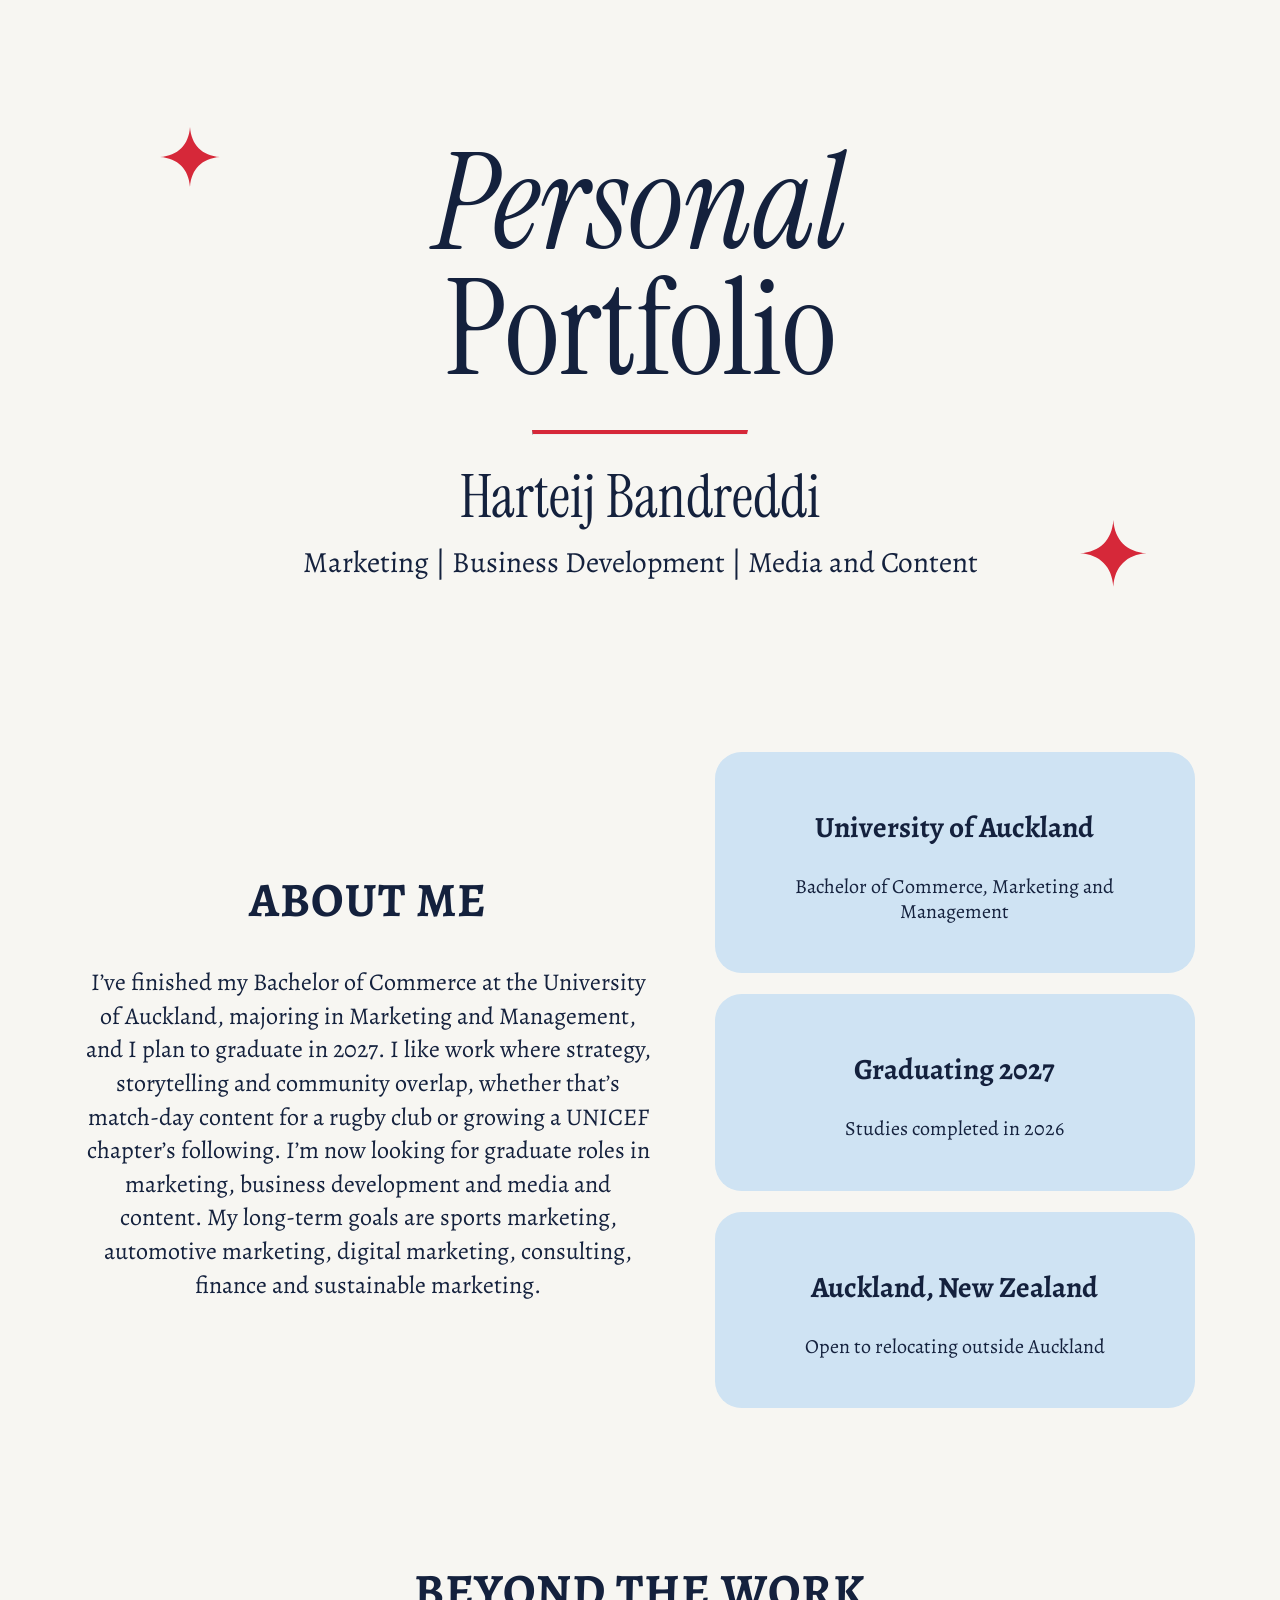
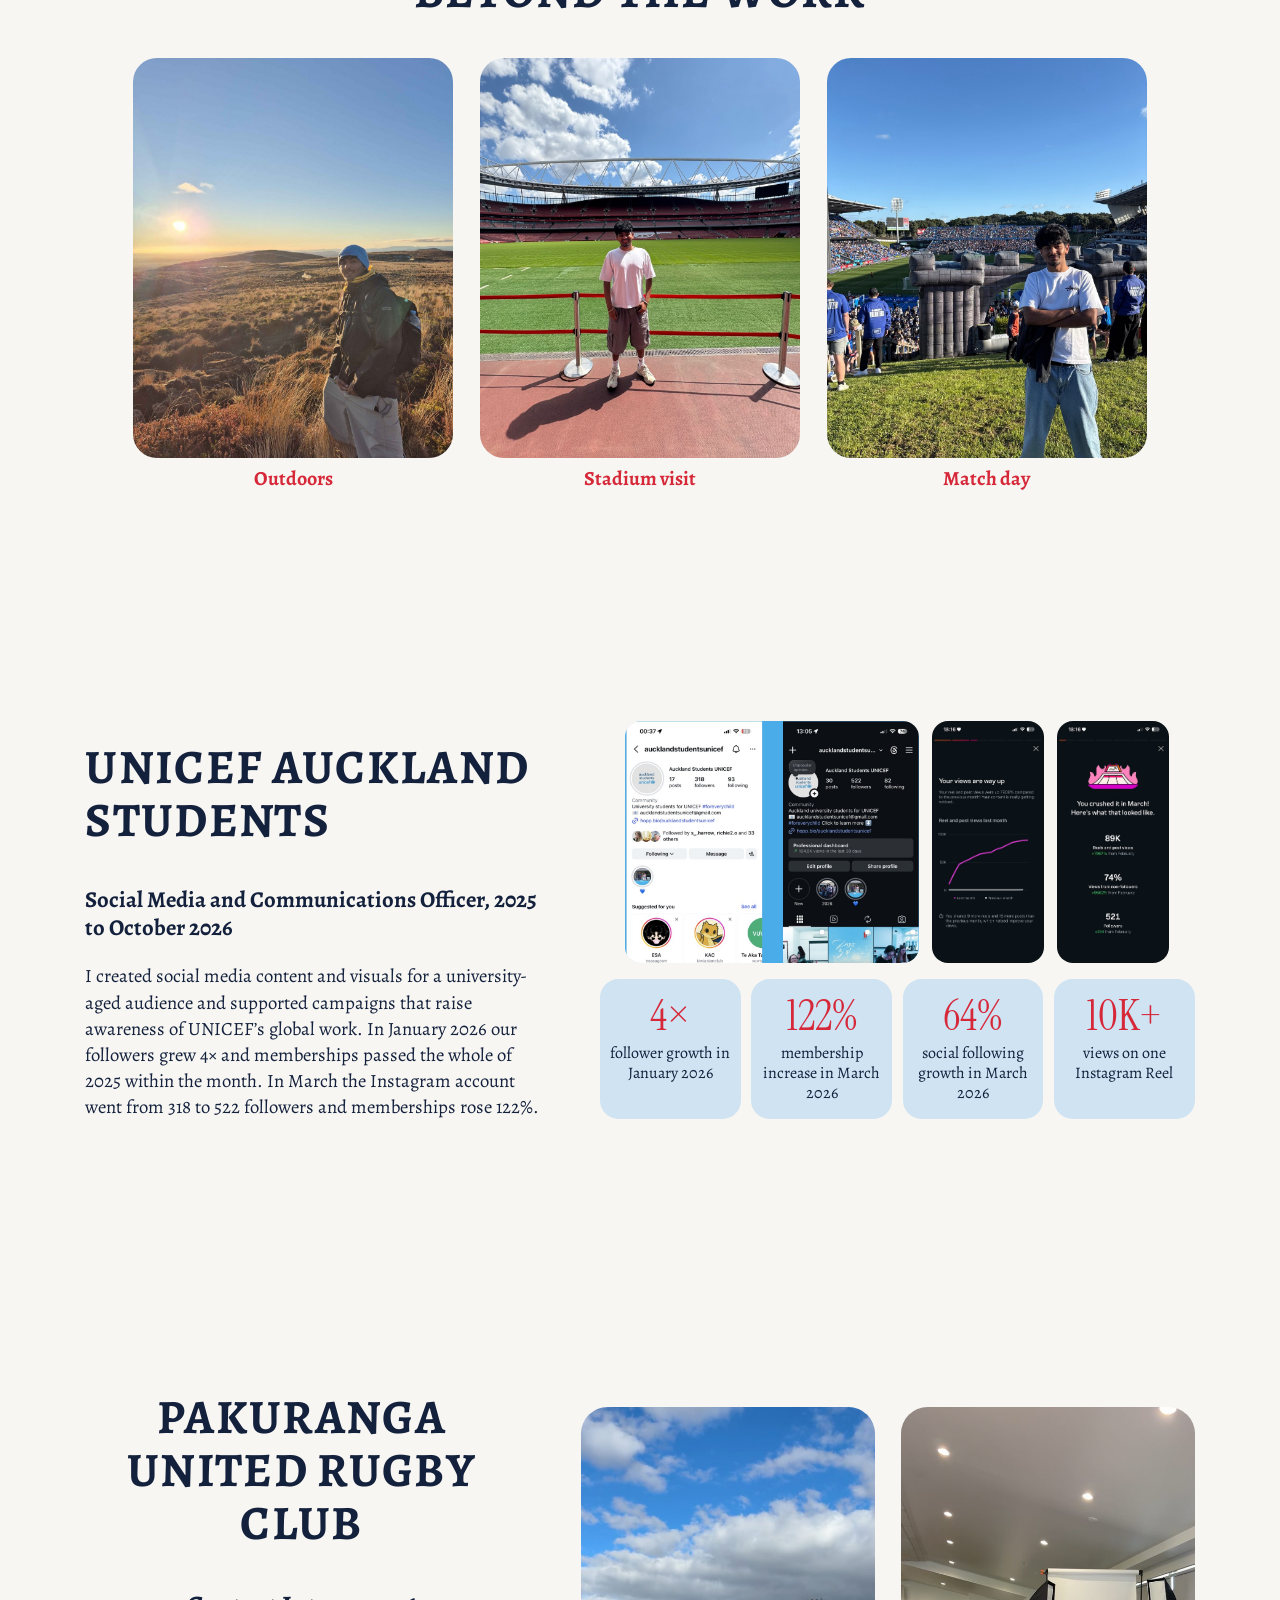
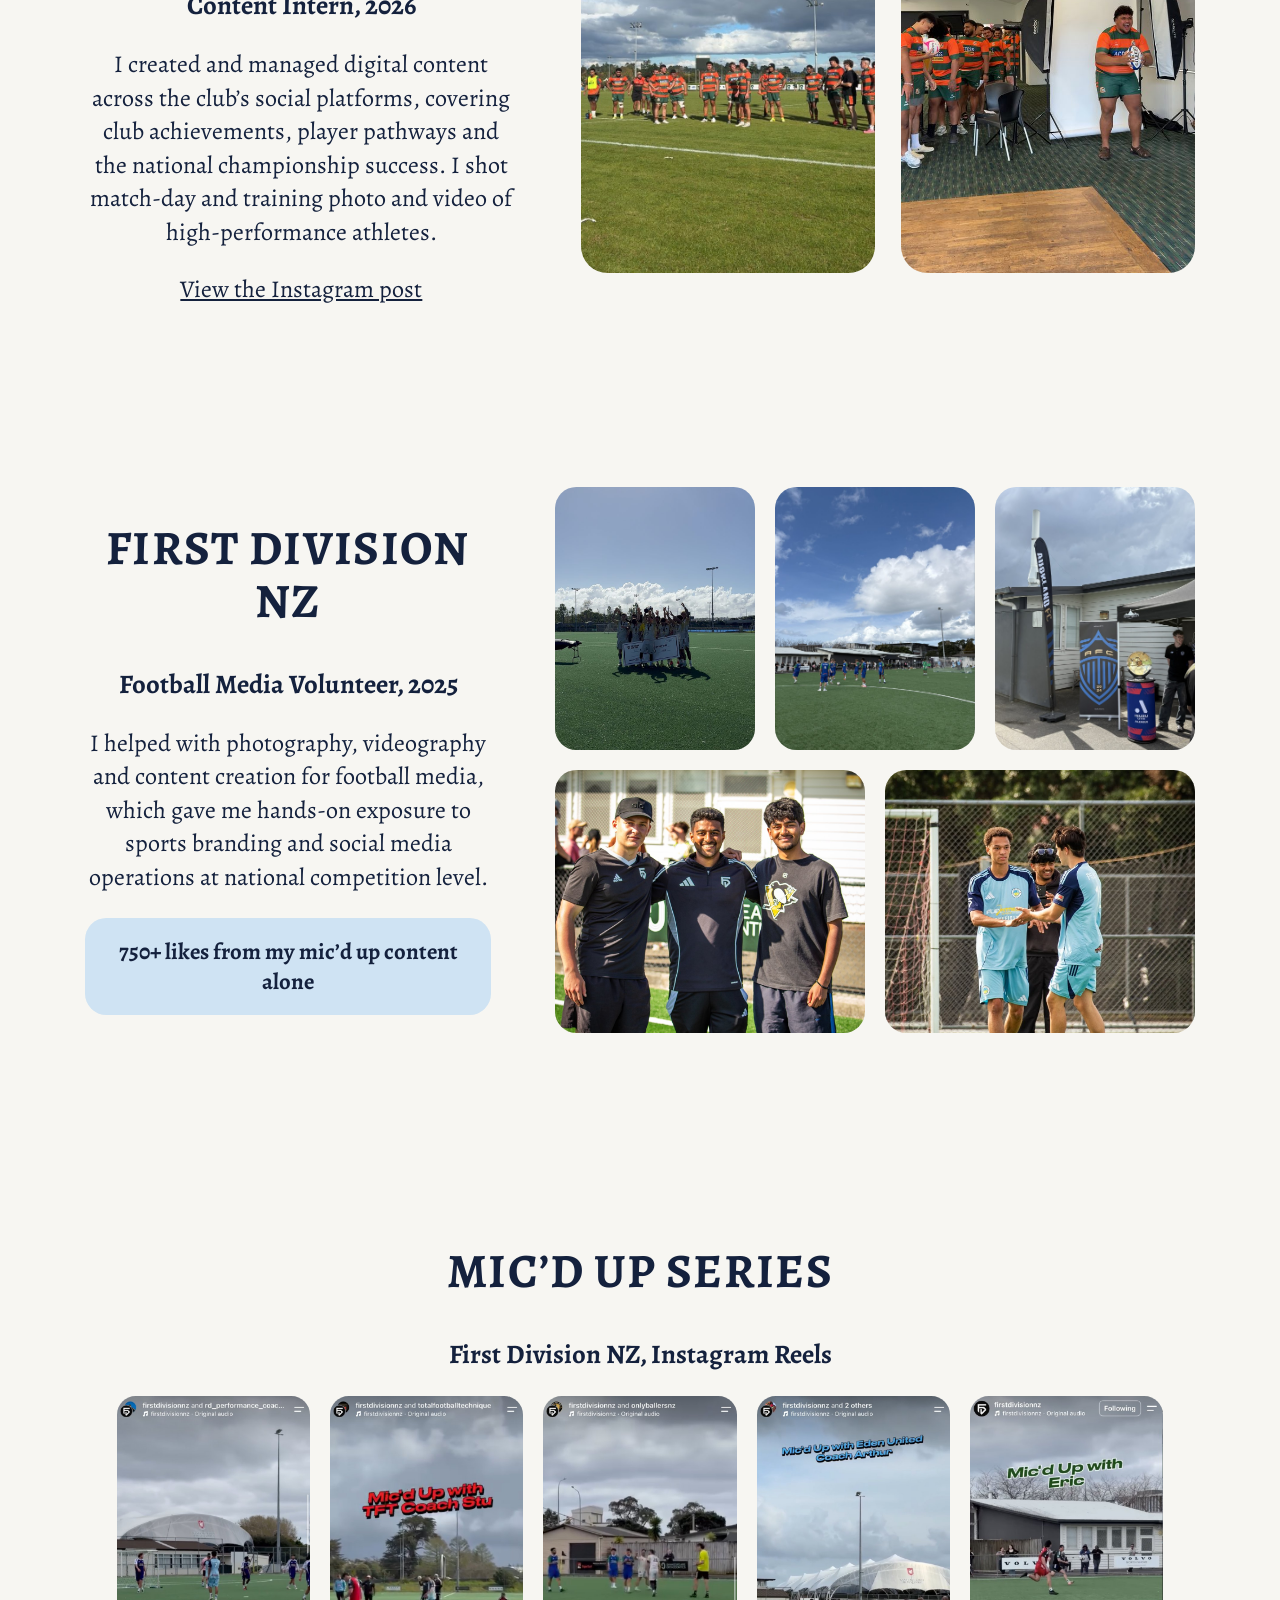
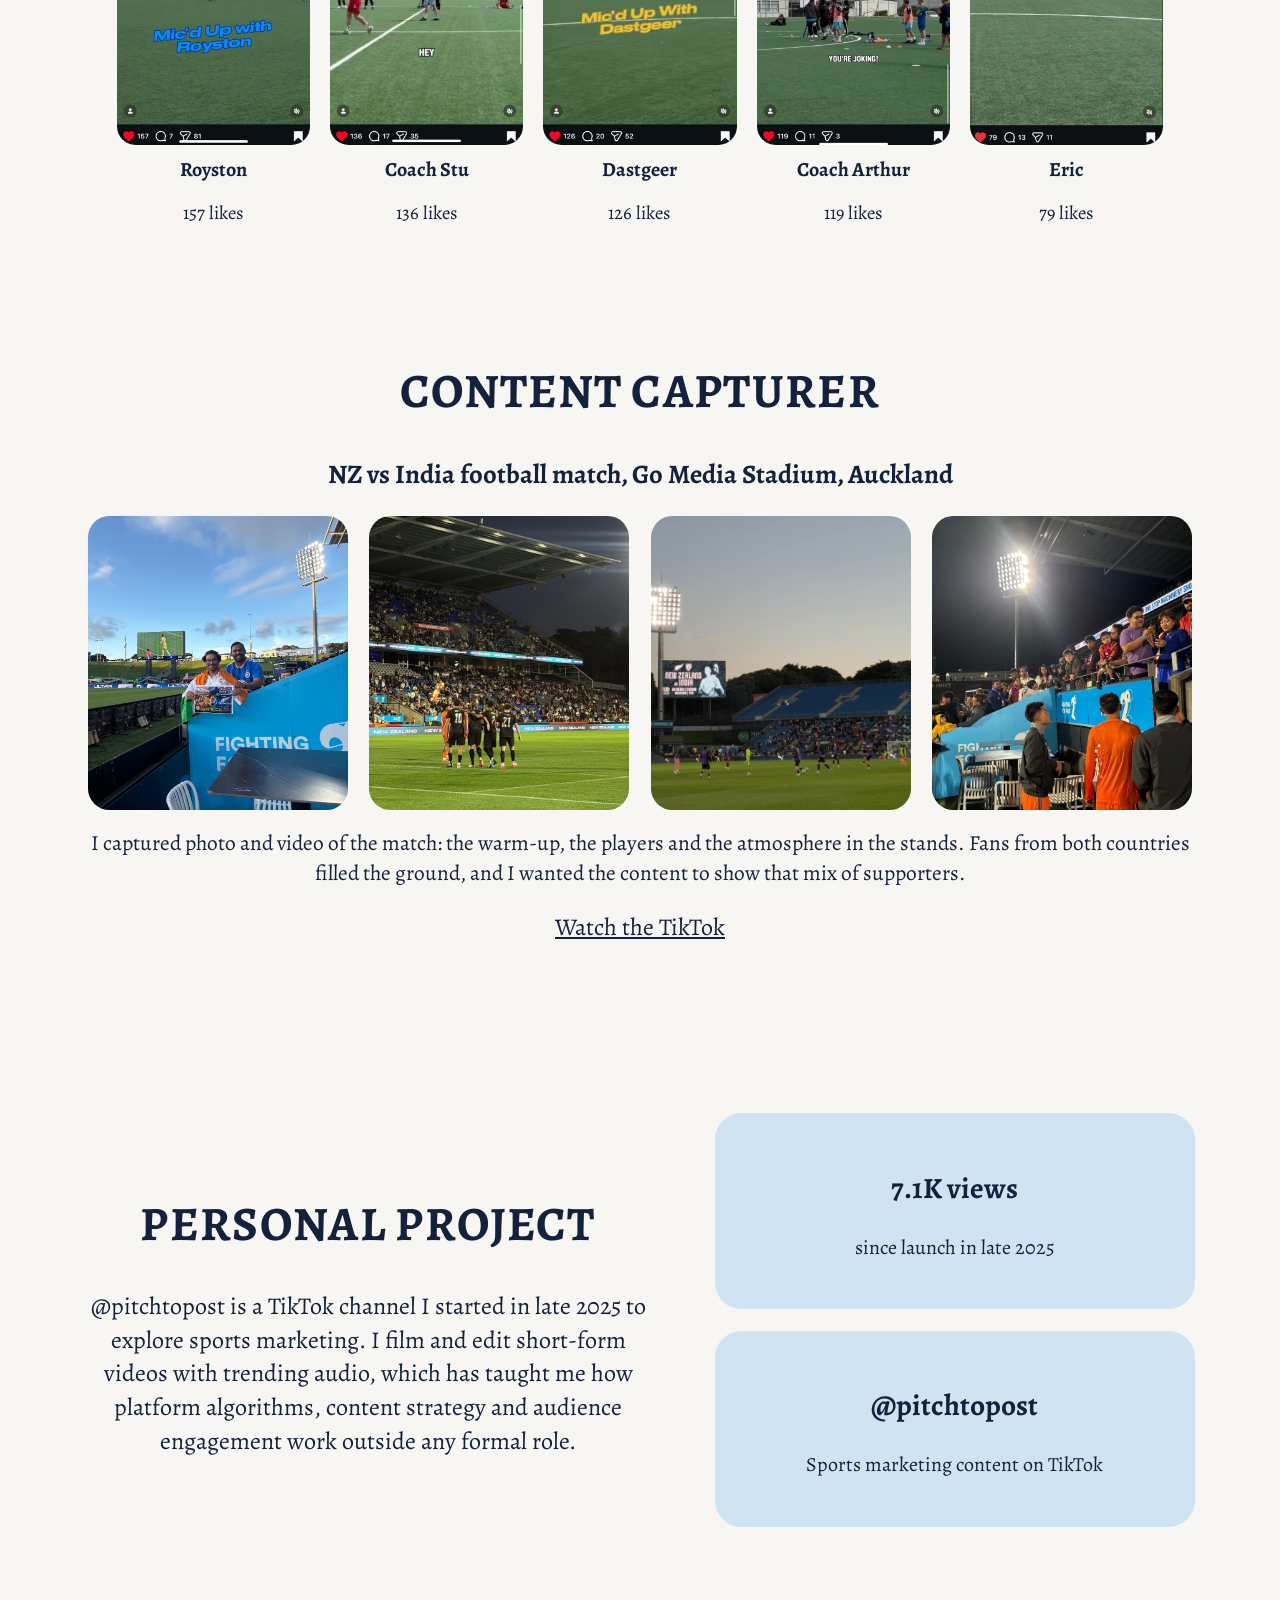
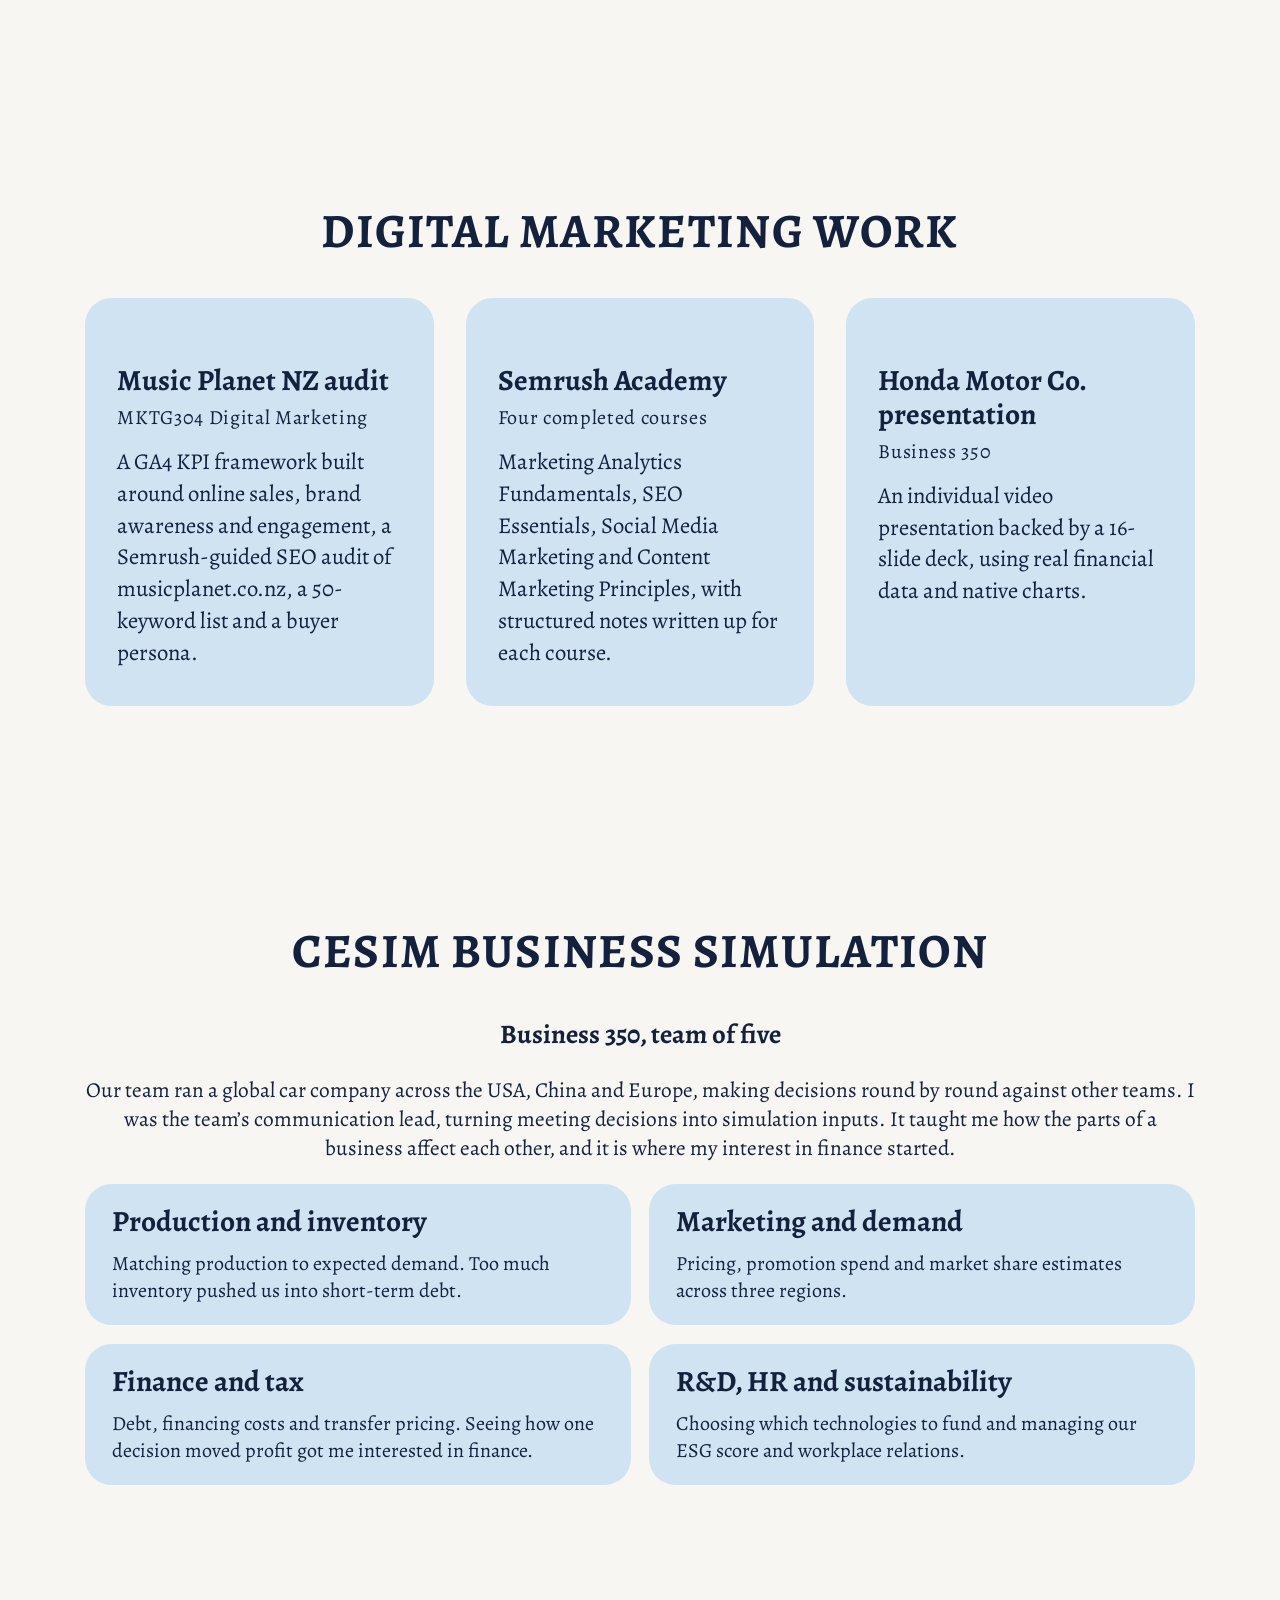
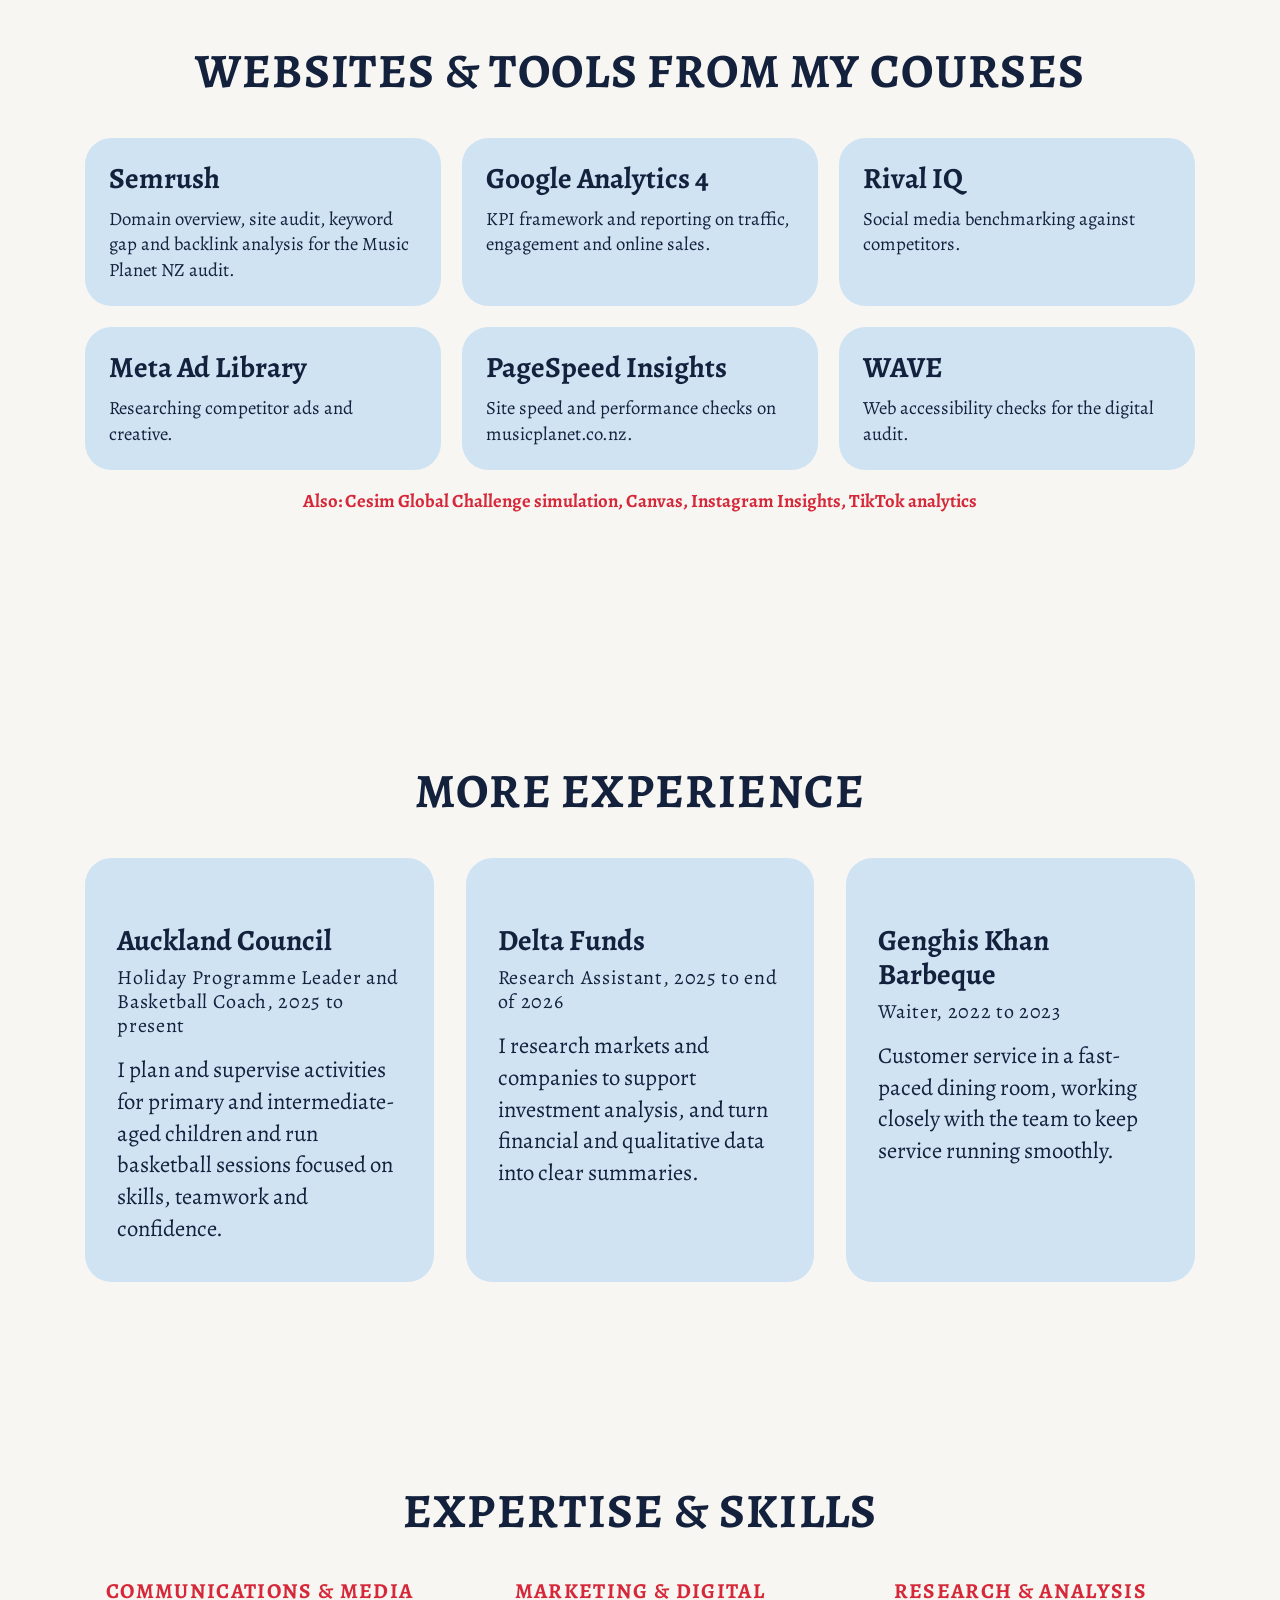
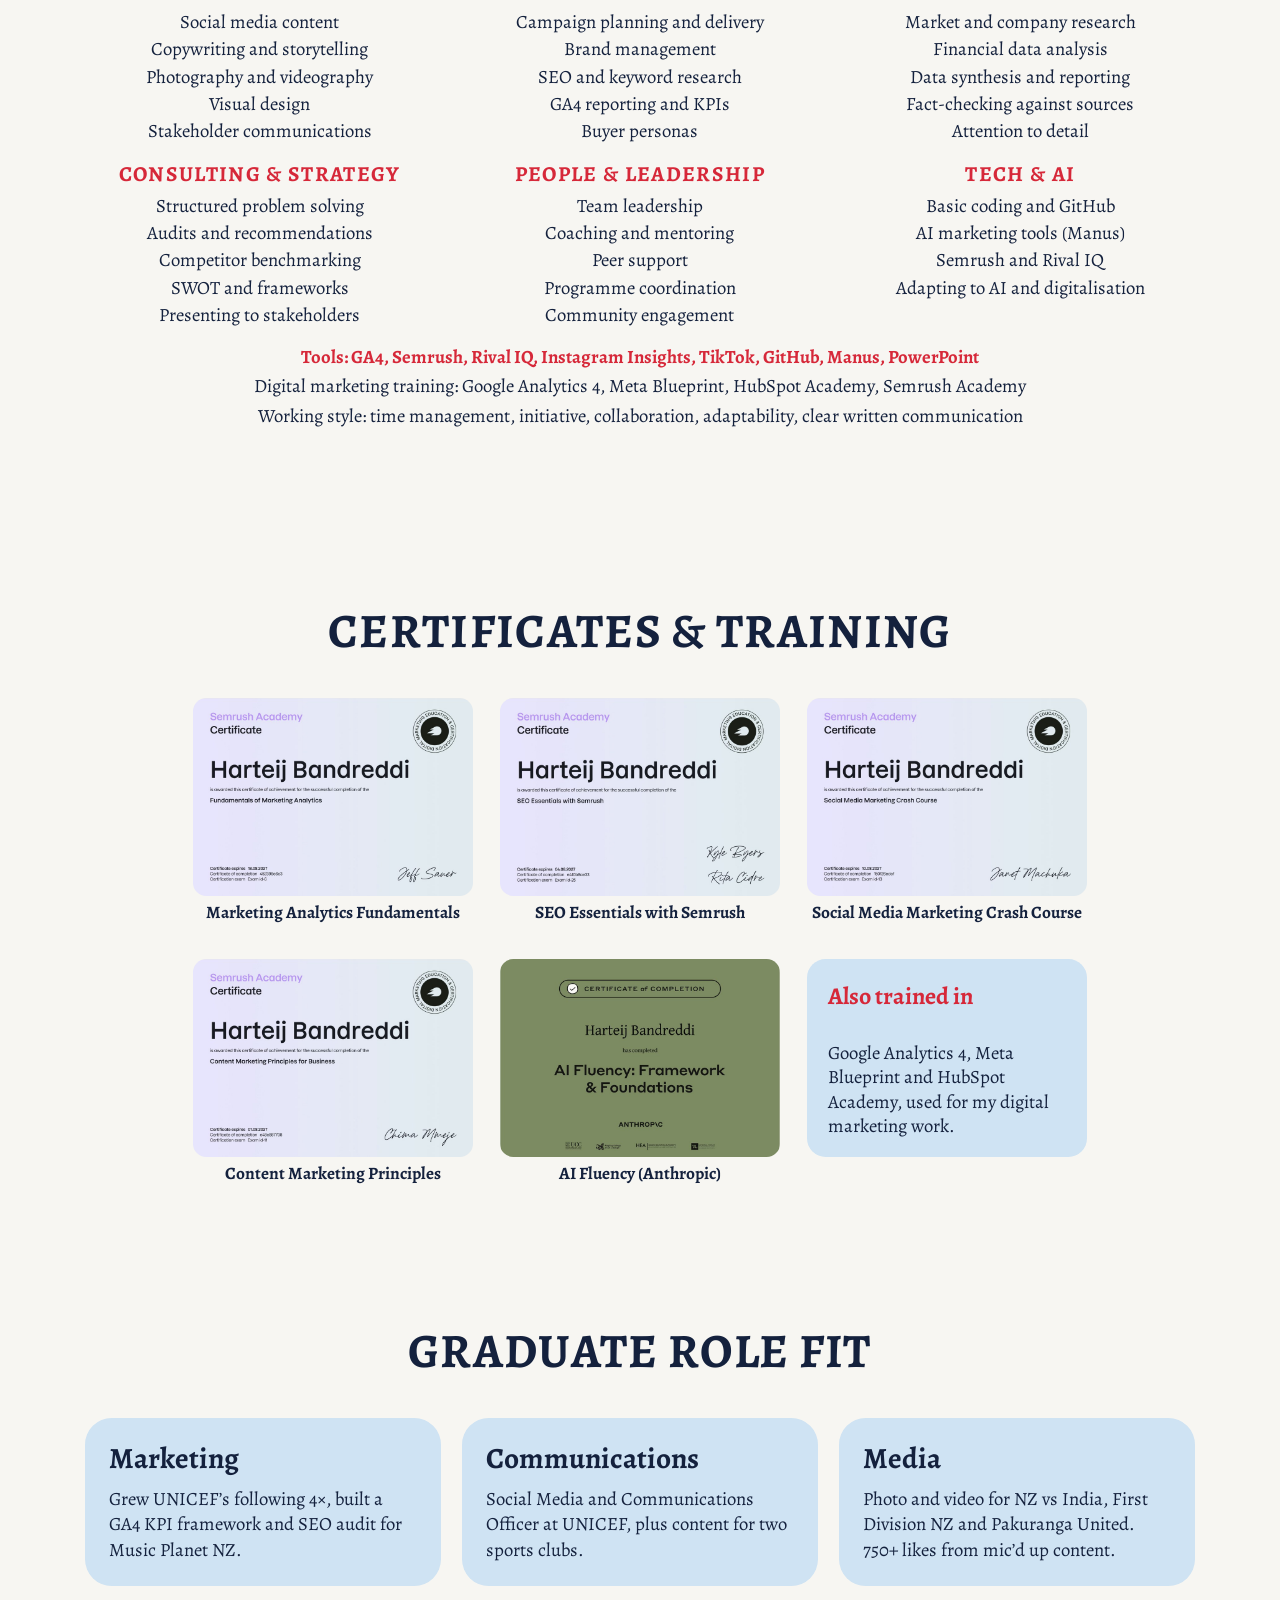
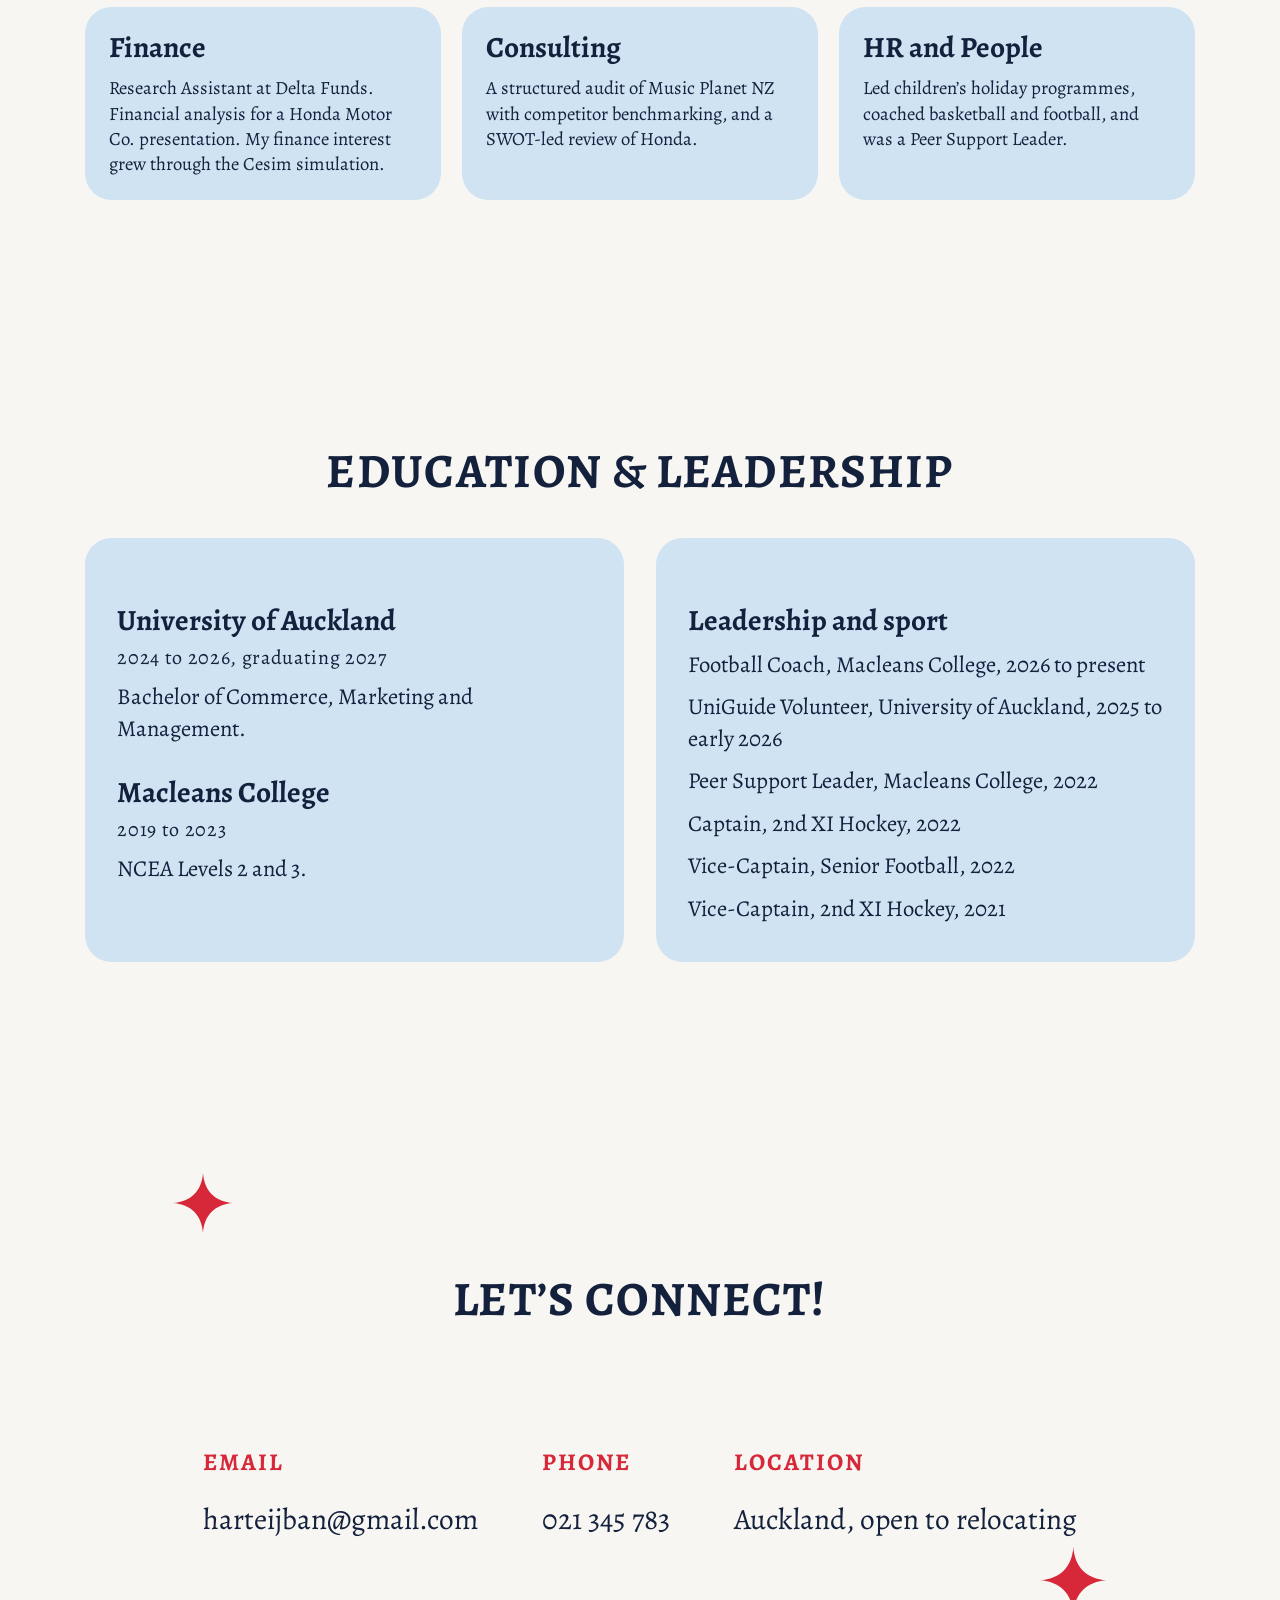
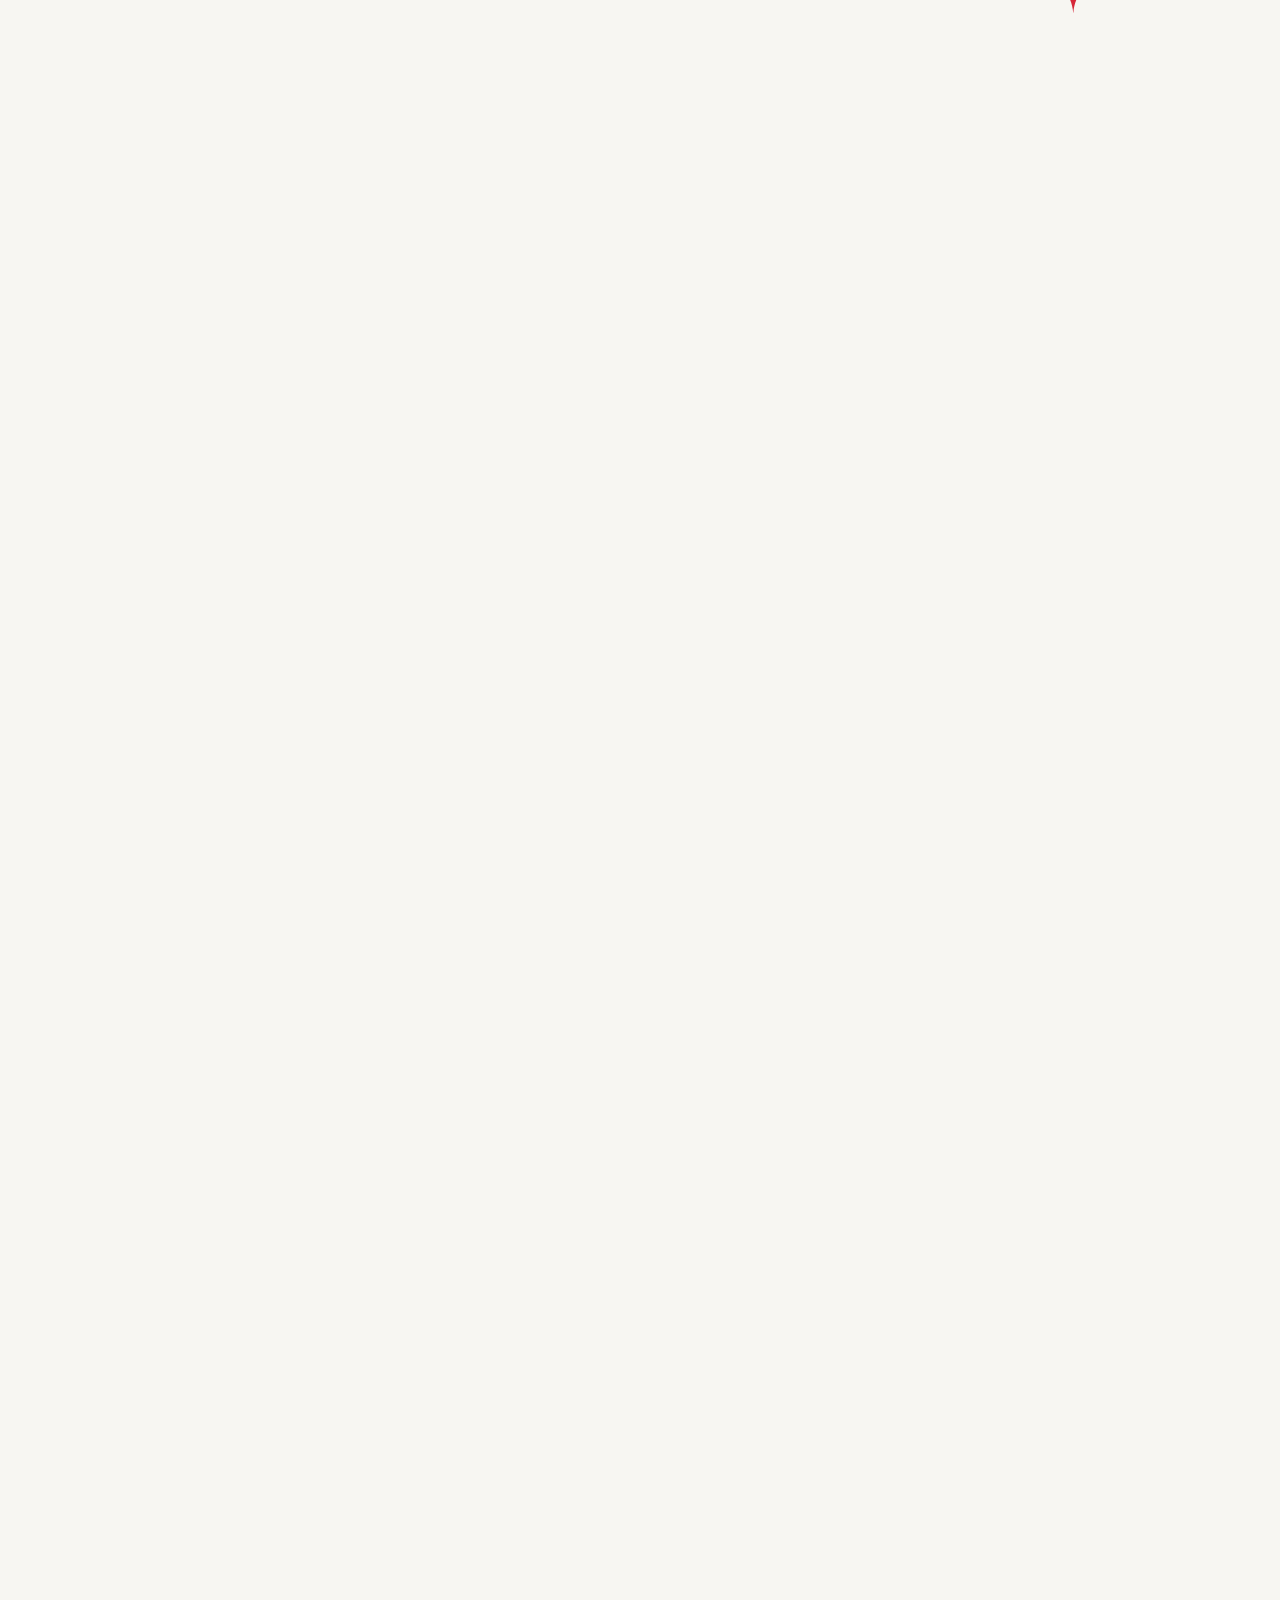
==== index.html @ 94364402 "Replace with updated graduate portfolio Co-Authored-By: Claude Sonnet 5.5 <noreply@anthropic.com> Cl" ====
<!doctype html><html><head><meta charset='utf-8'><meta name='viewport' content='width=device-width, initial-scale=1'><meta name='robots' content='noindex'><title>Harteij Bandreddi Portfolio</title><style>@font-face{font-family:'Instrument Serif';font-style:normal;font-weight:400;src:url([data-uri]) format('woff2');}
@font-face{font-family:'Instrument Serif';font-style:italic;font-weight:400;src:url([data-uri]) format('woff2');}
@font-face{font-family:'Alegreya';font-style:normal;font-weight:400;src:url([data-uri]) format('woff2');}
@font-face{font-family:'Alegreya';font-style:normal;font-weight:500;src:url([data-uri]) format('woff2');}
@font-face{font-family:'Alegreya';font-style:normal;font-weight:700;src:url([data-uri]) format('woff2');}

@page{size:1920px 1080px;margin:0}
html,body{margin:0;padding:0}
body { font-family: 'Alegreya', Georgia, serif; color: #14213D; }
section { background: #F7F6F2; padding: 128px; counter-increment: page; }

.cover { display: flex; flex-direction: column; align-items: center; justify-content: center; text-align: center; }
.cover .t1 { font-family: 'Instrument Serif', Georgia, serif; font-style: italic; font-weight: 400; font-size: 240px; line-height: 0.95; color: #14213D; }
.cover .t2 { font-family: 'Instrument Serif', Georgia, serif; font-weight: 400; font-size: 240px; line-height: 0.95; color: #14213D; }
.cover .rule { width: 320px; border-top: 6px solid #D62839; margin: 56px 0 44px; }
.cover .name { font-family: 'Instrument Serif', Georgia, serif; font-weight: 400; font-size: 88px; line-height: 1.1; color: #14213D; }
.cover .tag { font-size: 44px; line-height: 1.2; margin-top: 24px; }

.title { font-family: 'Alegreya', Georgia, serif; font-weight: 700; font-size: 72px; line-height: 1.1; letter-spacing: 2px; color: #14213D; text-align: center; }
.role { font-size: 40px; line-height: 1.2; font-weight: 700; text-align: center; margin-top: 20px; }
.lead { font-size: 36px; line-height: 1.4; text-align: center; margin-top: 40px; }

.split { display: flex; align-items: center; gap: 96px; height: 824px; }
.col { flex: 1; }

.tiles { display: grid; grid-template-columns: 1fr 1fr; gap: 32px; width: 720px; }
.tile { background: #CFE3F3; border-radius: 40px; padding: 48px 32px; text-align: center; }
.tile .num { font-family: 'Instrument Serif', Georgia, serif; font-size: 120px; line-height: 1; color: #D62839; }
.tile .lbl { font-size: 30px; line-height: 1.25; margin-top: 12px; }

.stack { display: flex; flex-direction: column; gap: 32px; width: 720px; }
.fact { background: #CFE3F3; border-radius: 40px; padding: 44px 48px; text-align: center; }
.fact .big { font-size: 44px; line-height: 1.15; font-weight: 700; color: #14213D; }
.fact .small { font-size: 30px; line-height: 1.25; margin-top: 8px; }

.cards { display: flex; gap: 48px; margin-top: 56px; }
.card { flex: 1; background: #CFE3F3; border-radius: 40px; padding: 56px 48px; }
.card h3 { font-size: 44px; line-height: 1.15; font-weight: 700; color: #14213D; }
.card .when { font-size: 30px; line-height: 1.2; margin-top: 12px; letter-spacing: 1px; }
.card .txt { font-size: 34px; line-height: 1.4; margin-top: 24px; }

.photos { display: flex; gap: 40px; }
.photos img { width: 440px; height: 700px; object-fit: cover; border-radius: 40px; }
.link { font-size: 36px; line-height: 1.3; text-align: center; margin-top: 36px; }
.link a { color: #14213D; text-decoration: underline; }
.handle { font-size: 40px; line-height: 1.2; text-align: center; margin-top: 36px; font-weight: 700; color: #D62839; }

.results { display: flex; align-items: center; justify-content: center; gap: 48px; margin-top: 40px; }
.results .wide { width: 720px; height: 596px; object-fit: contain; border-radius: 32px; background: #CFE3F3; }
.results .phone { width: 277px; height: 600px; object-fit: cover; border-radius: 32px; }
.callout { background: #CFE3F3; border-radius: 32px; padding: 28px 36px; font-size: 34px; line-height: 1.3; font-weight: 700; text-align: center; margin-top: 36px; }

.row4 { display: flex; justify-content: center; gap: 32px; margin-top: 32px; }
.row4 img { width: 390px; height: 440px; object-fit: cover; border-radius: 32px; }
.cap { font-size: 32px; line-height: 1.4; text-align: center; margin-top: 28px; }

.grid6 { display: grid; grid-template-columns: 1fr 1fr 1fr; gap: 32px 48px; margin-top: 40px; }
.grid6 .c { text-align: center; }
.grid6 .eyebrow { font-size: 32px; line-height: 1.2; letter-spacing: 2px; font-weight: 700; color: #D62839; margin-bottom: 18px; }
.grid6 .item { font-size: 30px; line-height: 1.35; }
.tools { font-size: 28px; line-height: 1.3; text-align: center; margin-top: 28px; font-weight: 700; color: #D62839; }
.soft { font-size: 28px; line-height: 1.3; text-align: center; margin-top: 8px; }

.cardgrid { display: grid; grid-template-columns: 1fr 1fr 1fr; gap: 32px; margin-top: 48px; }
.cardgrid .card { background: #CFE3F3; border-radius: 40px; padding: 36px; }
.cardgrid .card h3 { font-size: 44px; line-height: 1.15; font-weight: 700; color: #14213D; }
.cardgrid .card .txt { font-size: 28px; line-height: 1.35; margin-top: 16px; }

.reels { display: flex; justify-content: center; gap: 30px; margin-top: 32px; }
.reel { width: 290px; }
.reel img { width: 290px; height: 523px; object-fit: cover; border-radius: 28px; }
.reel .nm { font-size: 30px; line-height: 1.2; font-weight: 700; text-align: center; margin-top: 14px; color: #14213D; }
.reel .ct { font-size: 28px; line-height: 1.2; text-align: center; }

.duo { display: flex; align-items: flex-start; justify-content: center; gap: 40px; margin-top: 32px; }
.duo .wideshot { width: 848px; height: 560px; object-fit: cover; border-radius: 28px; }
.duo .col2 { width: 311px; }
.duo .reel2 { width: 311px; height: 560px; object-fit: cover; border-radius: 28px; }
.duo .ct2 { font-size: 28px; line-height: 1.2; text-align: center; margin-top: 14px; }

.gallery { display: flex; flex-direction: column; gap: 30px; width: 960px; }
.gallery .row3 { display: flex; gap: 30px; }
.gallery .row2 { display: flex; gap: 30px; }
.gallery .row3 img { width: 300px; height: 395px; object-fit: cover; border-radius: 32px; }
.gallery .row2 img { width: 465px; height: 395px; object-fit: cover; border-radius: 32px; }

.cols4 { display: flex; gap: 48px; margin-top: 96px; }
.cols4 .c { flex: 1; text-align: center; }
.cols4 .eyebrow { font-size: 36px; line-height: 1.2; letter-spacing: 3px; font-weight: 700; color: #D62839; margin-bottom: 28px; }
.cols4 .item { font-size: 34px; line-height: 1.5; }

.contact { display: flex; flex-direction: column; align-items: center; justify-content: center; text-align: center; }
.contact .rows { display: flex; gap: 96px; margin-top: 88px; }
.contact .rows .c { text-align: left; }
.contact .eyebrow { font-size: 36px; line-height: 1.2; letter-spacing: 3px; font-weight: 700; color: #D62839; }
.contact .val { font-size: 44px; line-height: 1.25; margin-top: 12px; }

.certs { display: grid; grid-template-columns: 420px 420px 420px; gap: 28px 40px; justify-content: center; margin-top: 32px; }
.certs .cc img { width: 420px; height: 298px; object-fit: cover; border-radius: 20px; display: block; }
.certs .cc .cn { font-size: 26px; line-height: 1.2; font-weight: 700; text-align: center; margin-top: 8px; }
.certs .note { background: #CFE3F3; border-radius: 28px; padding: 24px 32px; height: 298px; box-sizing: border-box; display: flex; flex-direction: column; justify-content: center; }
.certs .note h3 { font-size: 36px; line-height: 1.15; font-weight: 700; color: #D62839; }
.certs .note p { font-size: 28px; line-height: 1.3; margin-top: 10px; }
.sub { font-size: 30px; line-height: 1.3; text-align: center; margin-top: 16px; }
.cover h1, .cover h2, .cover p { margin: 0; }
.cover .t1, .cover .t2 { font-size: 200px; }
.grid6 p { margin: 0; }
.grid6 .item { font-size: 28px; line-height: 1.25; margin-top: 6px; }
.grid6 .eyebrow { margin-bottom: 10px; }
.grid6 { margin-top: 28px; gap: 28px 48px; }
.tools, .soft { margin-bottom: 0; }
.cardgrid .card h3, .cardgrid .card p { margin-bottom: 0; }
.cardgrid .card h3 { margin-top: 0; }
.cards .card h3, .cards .card p { margin-bottom: 0; }
#education .txt { margin-top: 16px; }
.life { display: flex; justify-content: center; gap: 40px; margin-top: 28px; }
.life .lf img { width: 480px; height: 600px; object-fit: cover; border-radius: 36px; display: block; }
.life .cn { font-size: 30px; line-height: 1.2; font-weight: 700; text-align: center; margin: 14px 0 0; color: #D62839; }
.lead2 { font-size: 32px; line-height: 1.35; text-align: center; margin: 24px 0 0; }
.cardgrid.two { grid-template-columns: 1fr 1fr; margin-top: 32px; gap: 28px; }
.cardgrid.two .card { padding: 32px 40px; }
.cardgrid.two .card .txt { font-size: 30px; }
.uni { display: flex; align-items: center; gap: 72px; height: 824px; }
.uni .left { width: 700px; }
.uni .left .title { text-align: left; }
.uni .left .role { text-align: left; font-size: 34px; }
.uni .left .lead { text-align: left; font-size: 28px; line-height: 1.4; margin-top: 28px; }
.uni .right { flex: 1; }
.uni .shots { display: flex; justify-content: center; align-items: center; gap: 20px; }
.uni .shots .wide { width: 440px; height: 364px; object-fit: contain; border-radius: 24px; background: #CFE3F3; }
.uni .shots .phone { width: 168px; height: 364px; object-fit: cover; border-radius: 24px; }
.uni .tiles2 { display: grid; grid-template-columns: repeat(4, 1fr); gap: 16px; margin-top: 24px; }
.uni .tiles2 .tile { padding: 24px 12px; border-radius: 28px; }
.uni .tiles2 .num { font-size: 64px; margin: 0; }
.uni .tiles2 .lbl { font-size: 24px; margin: 8px 0 0; }

section{position:relative;width:1920px;height:1080px;box-sizing:border-box;overflow:hidden;page-break-after:always;break-after:page}
@media screen{body{background:#F7F6F2}section{margin:0 auto}}</style></head><body><section id="cover" class="cover">
<svg aria-label="Decorative sparkle" width="90" height="90" viewBox="0 0 90 90" style="position:absolute; left:240px; top:190px; width:90px; height:90px"><path d="M45 0 C47 27 63 43 90 45 C63 47 47 63 45 90 C43 63 27 47 0 45 C27 43 43 27 45 0Z" fill="#D62839"/></svg>
<svg aria-label="Decorative sparkle" width="100" height="100" viewBox="0 0 100 100" style="position:absolute; left:1620px; top:780px; width:100px; height:100px"><path d="M50 0 C52 30 70 48 100 50 C70 52 52 70 50 100 C48 70 30 52 0 50 C30 48 48 30 50 0Z" fill="#D62839"/></svg>
<h1 class="t1">Personal</h1>
<h1 class="t2">Portfolio</h1>
<hr class="rule">
<h2 class="name">Harteij Bandreddi</h2>
<p class="tag">Marketing | Business Development | Media and Content</p>
</section>
<section id="about">
<div class="split">
<div class="col">
<h2 class="title">ABOUT ME</h2>
<p class="lead">I’ve finished my Bachelor of Commerce at the University of Auckland, majoring in Marketing and Management, and I plan to graduate in 2027. I like work where strategy, storytelling and community overlap, whether that’s match-day content for a rugby club or growing a UNICEF chapter’s following. I’m now looking for graduate roles in marketing, business development and media and content. My long-term goals are sports marketing, automotive marketing, digital marketing, consulting, finance and sustainable marketing.</p>
</div>
<div class="stack">
<div class="fact"><p class="big">University of Auckland</p><p class="small">Bachelor of Commerce, Marketing and Management</p></div>
<div class="fact"><p class="big">Graduating 2027</p><p class="small">Studies completed in 2026</p></div>
<div class="fact"><p class="big">Auckland, New Zealand</p><p class="small">Open to relocating outside Auckland</p></div>
</div>
</div>
</section>
<section id="beyond">
<h2 class="title">BEYOND THE WORK</h2>
<div class="life">
<div class="lf"><img src="[data-uri]" alt="Hiking at sunrise"><p class="cn">Outdoors</p></div>
<div class="lf"><img src="[data-uri]" alt="At a football stadium"><p class="cn">Stadium visit</p></div>
<div class="lf"><img src="[data-uri]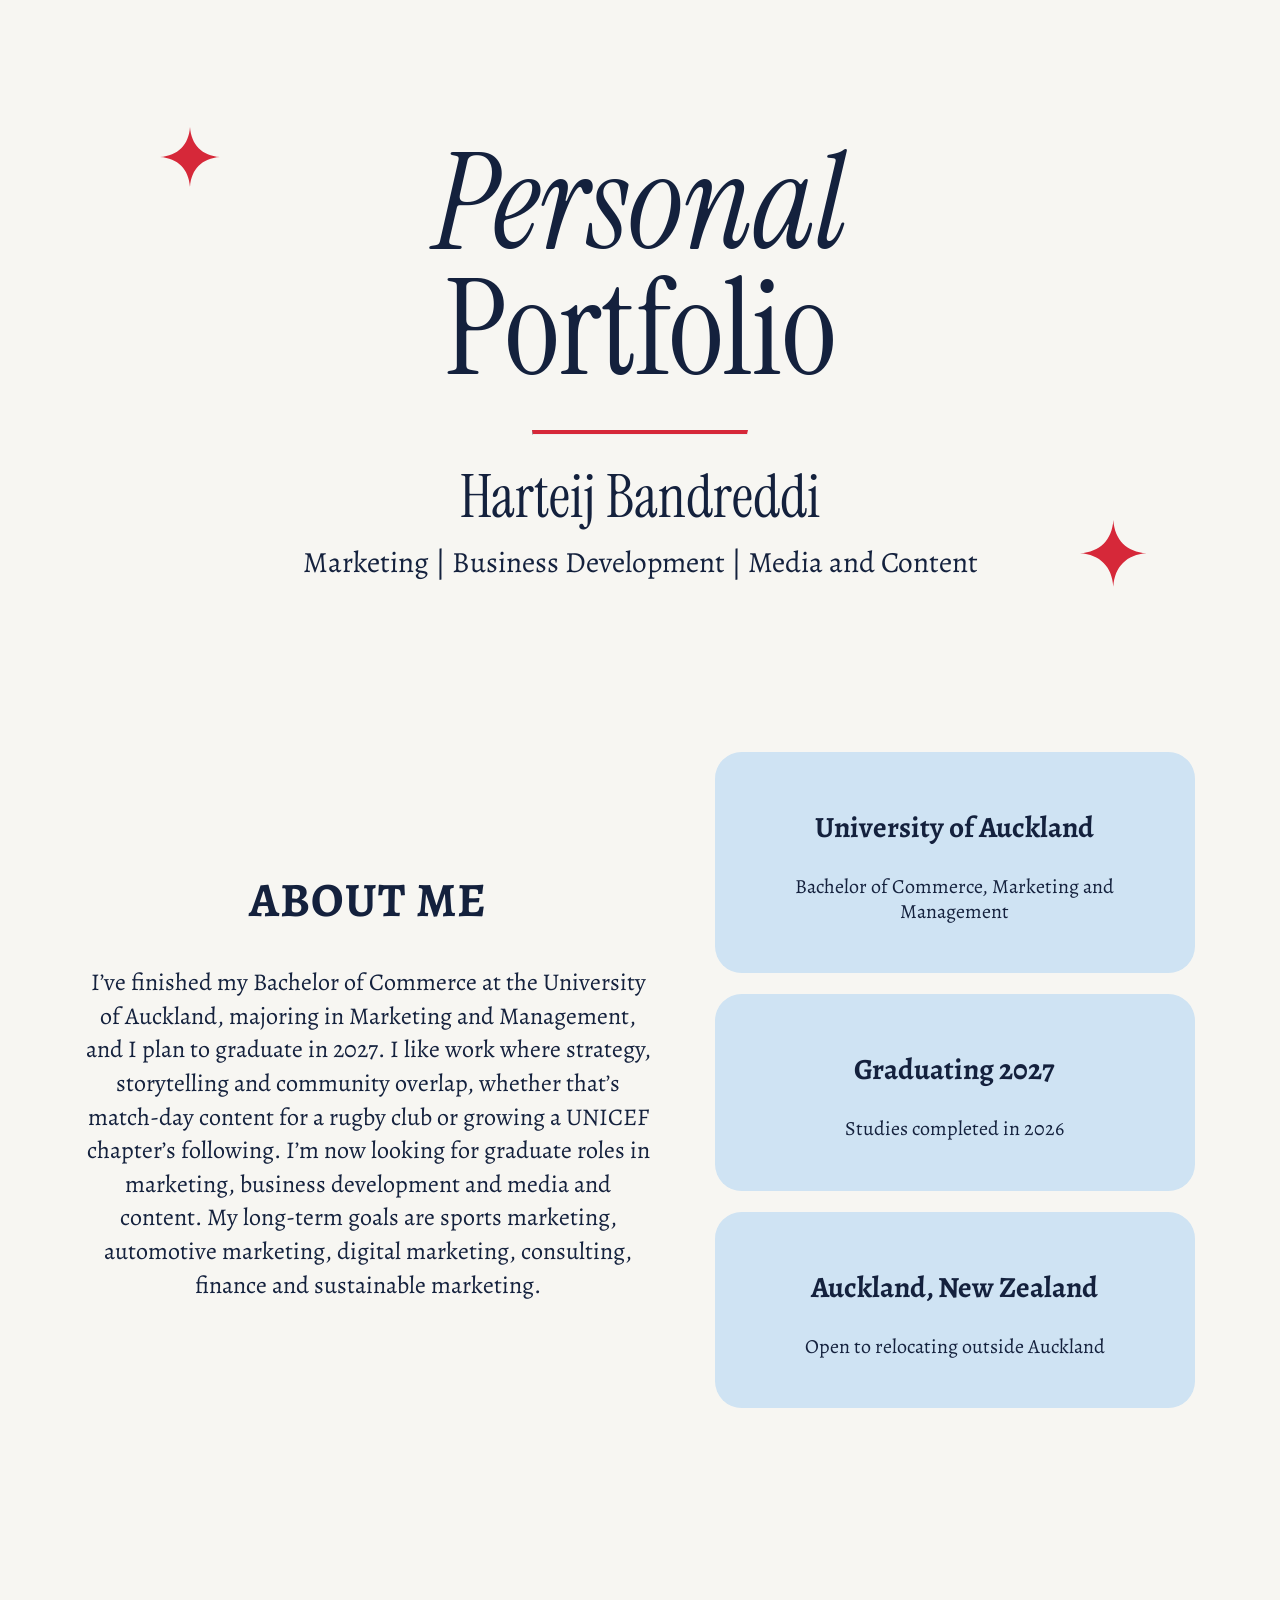
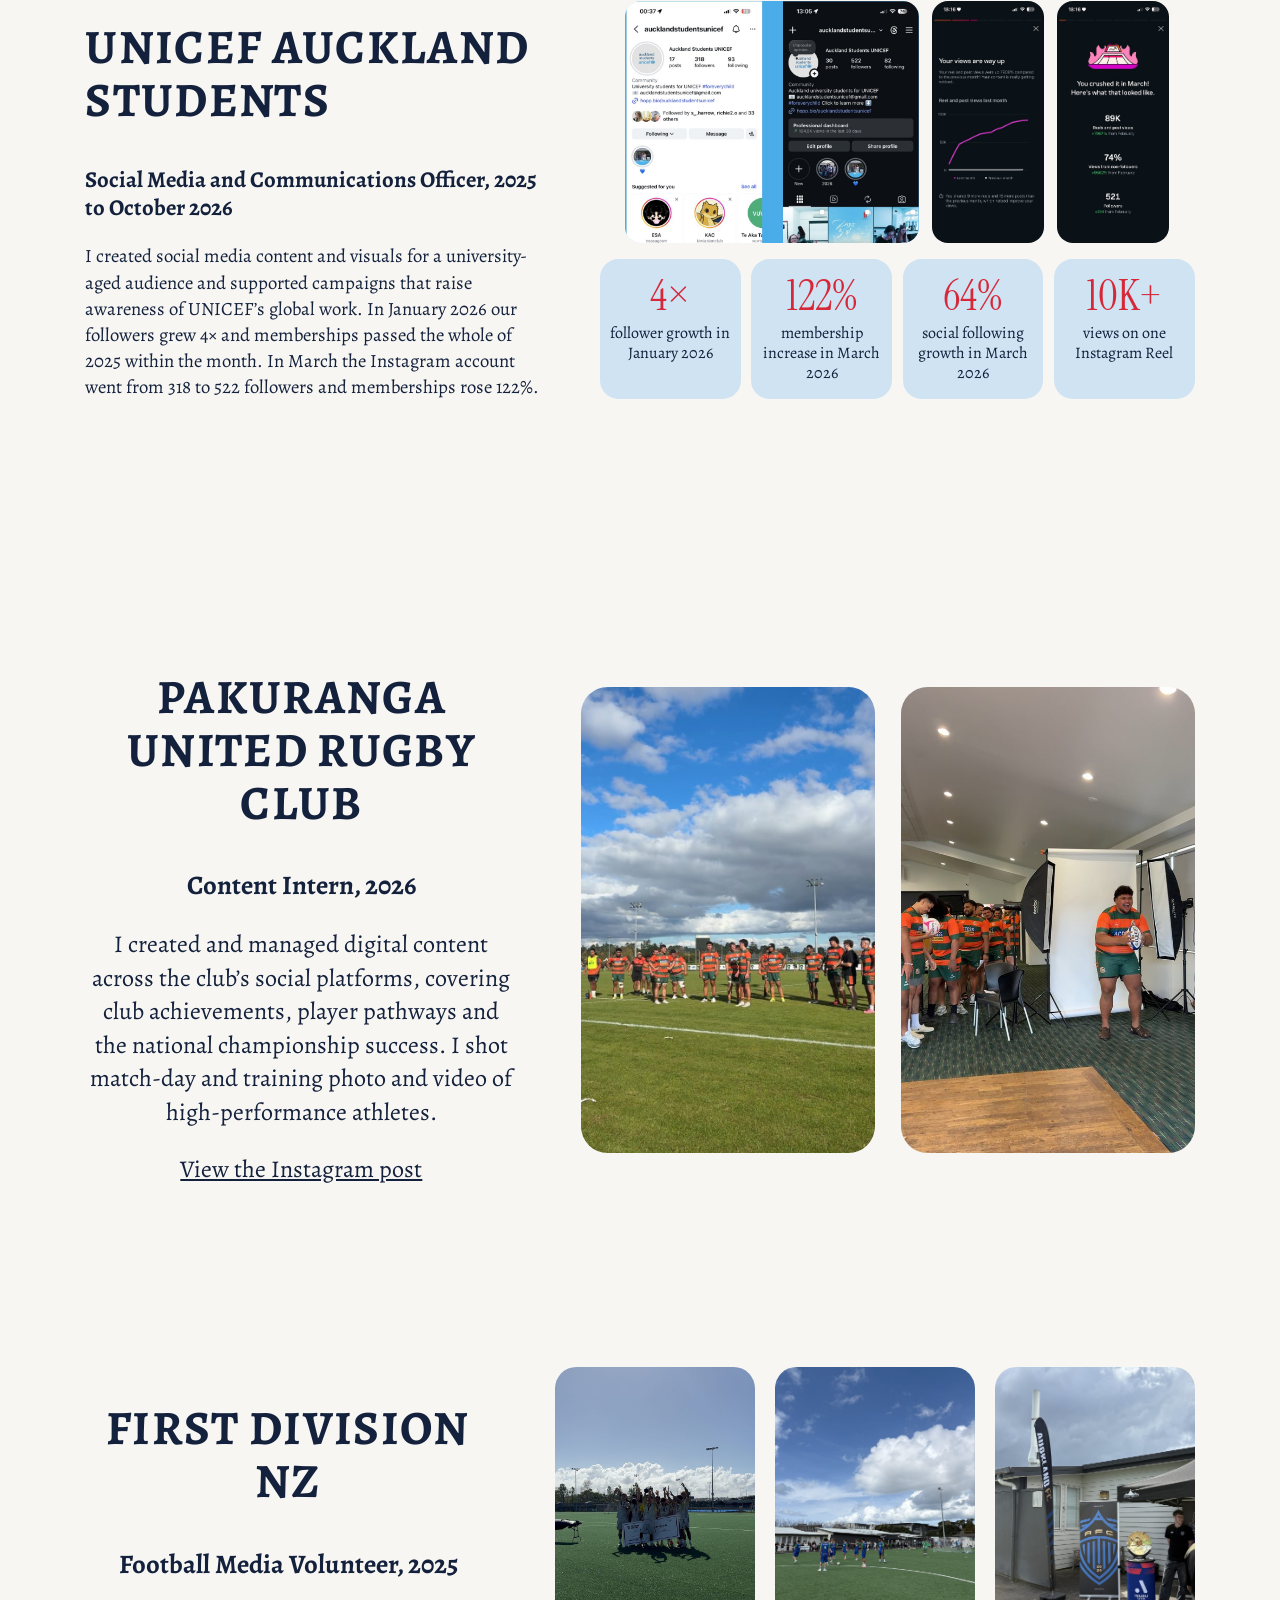
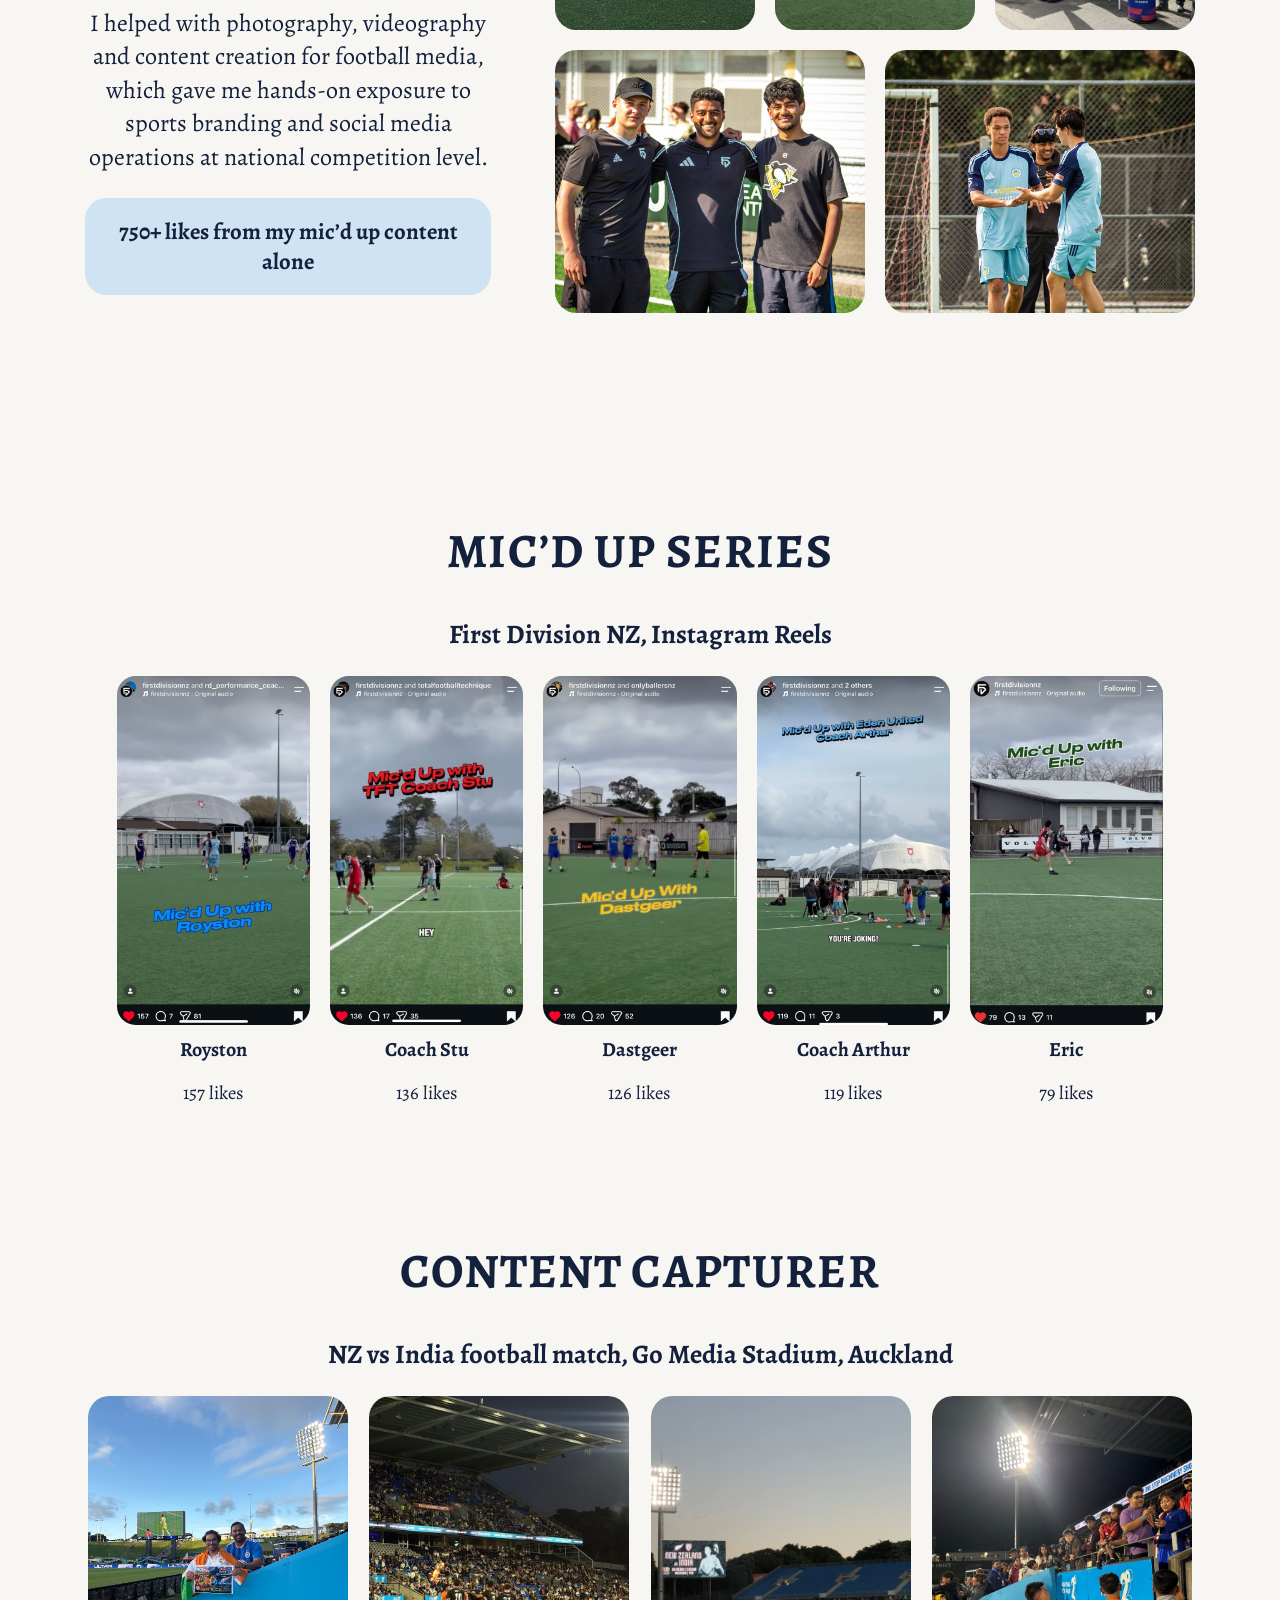
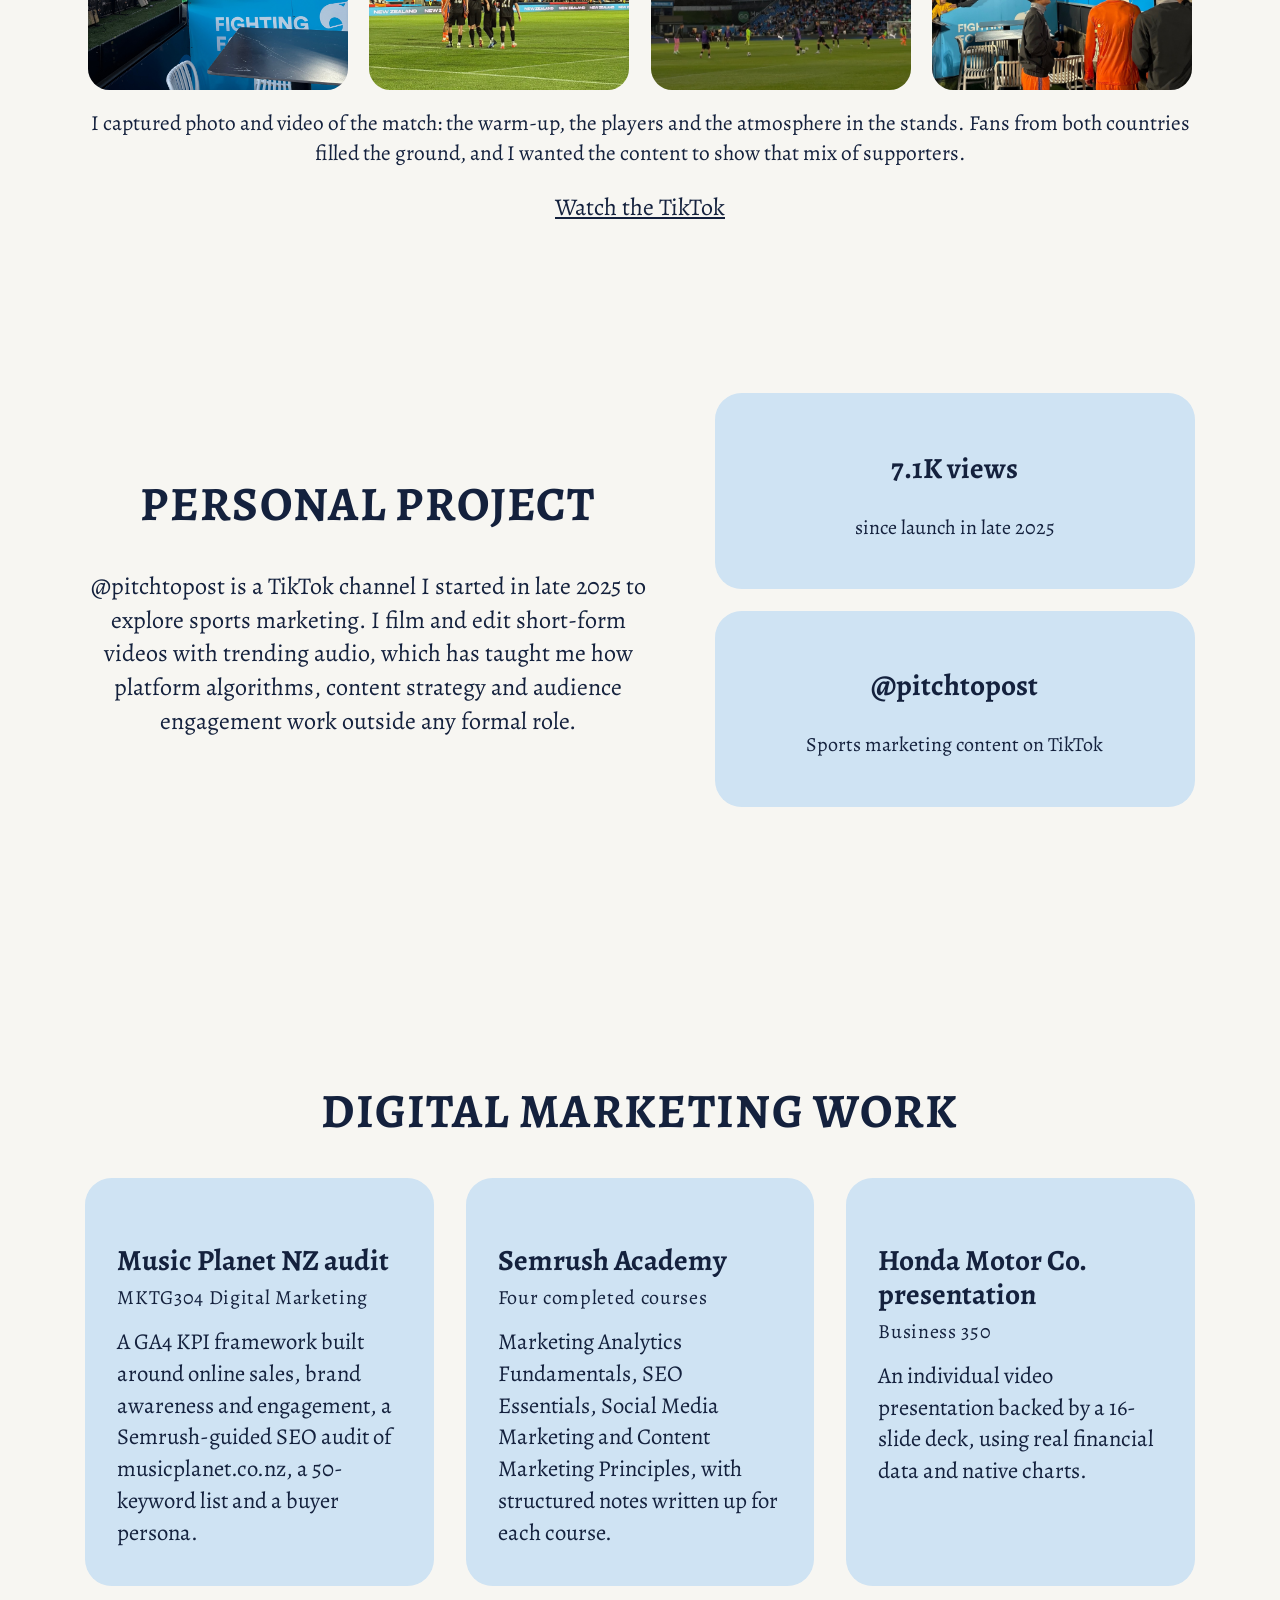
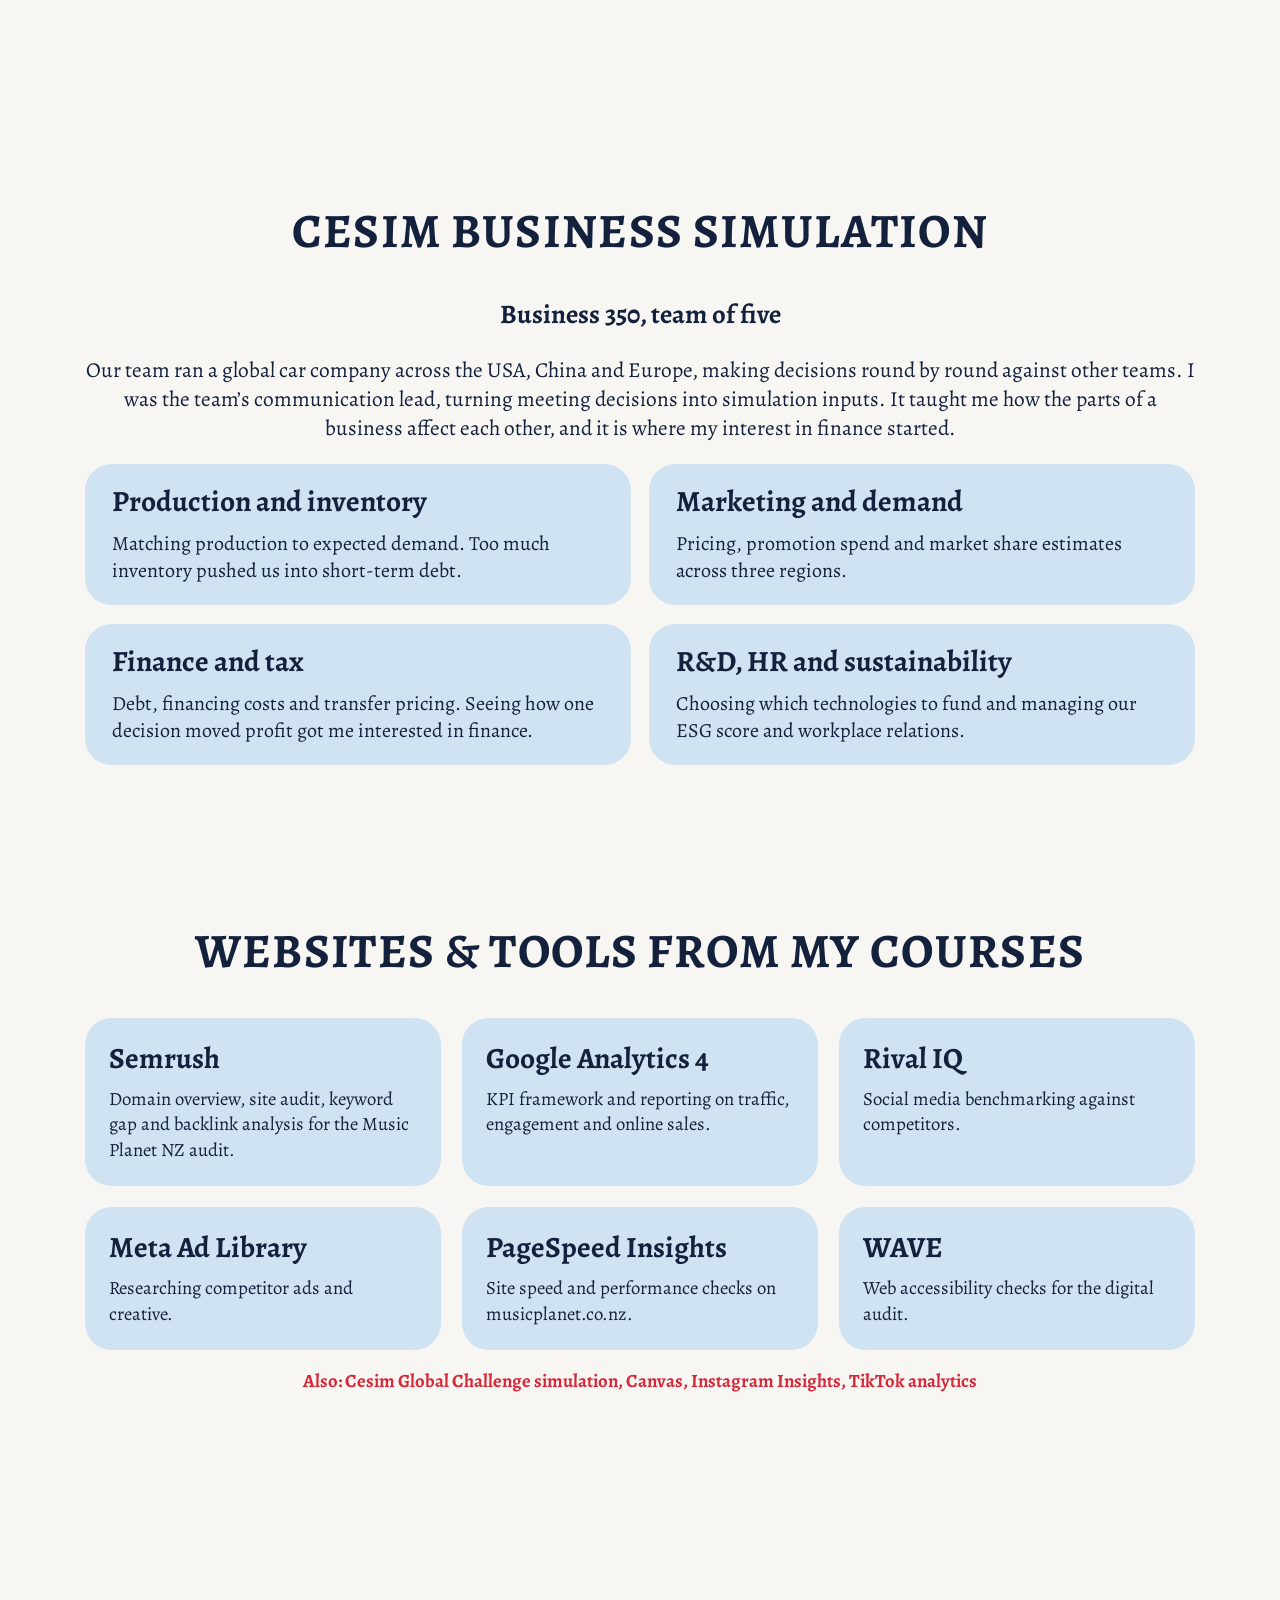
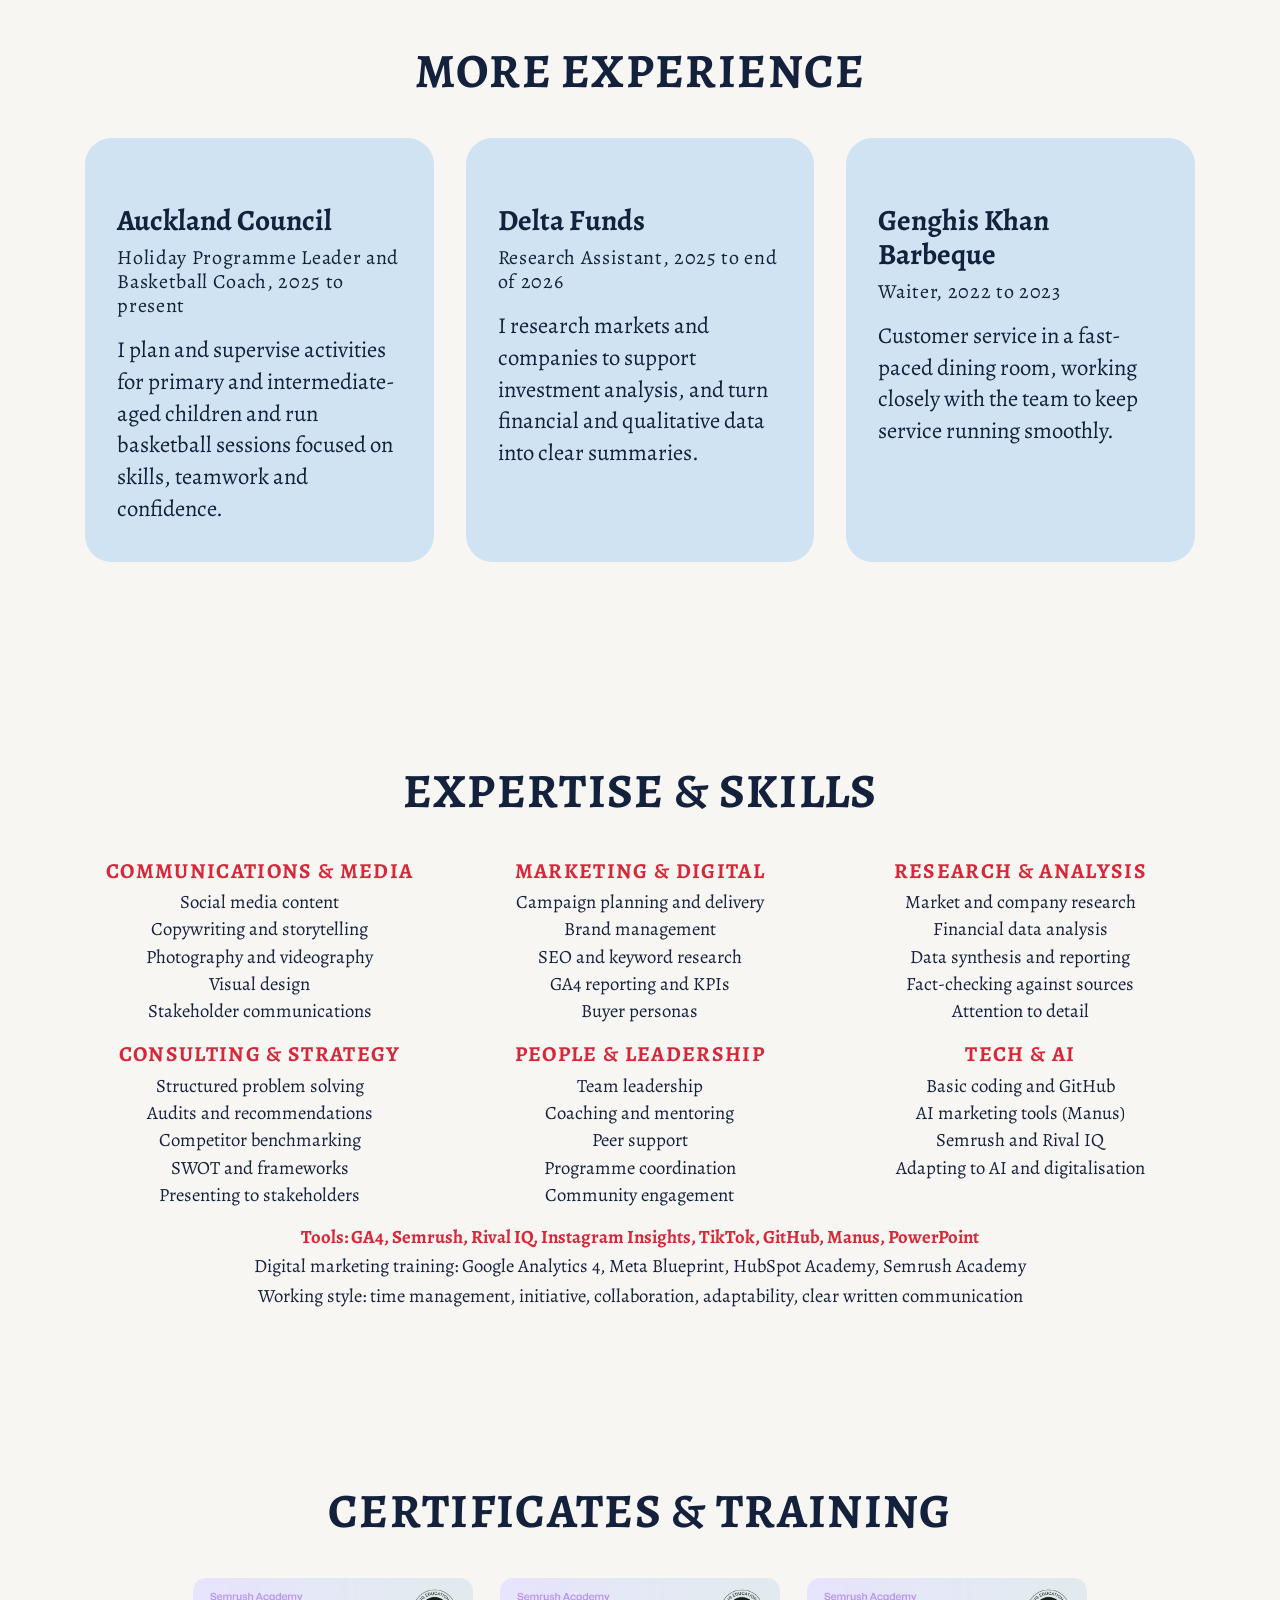
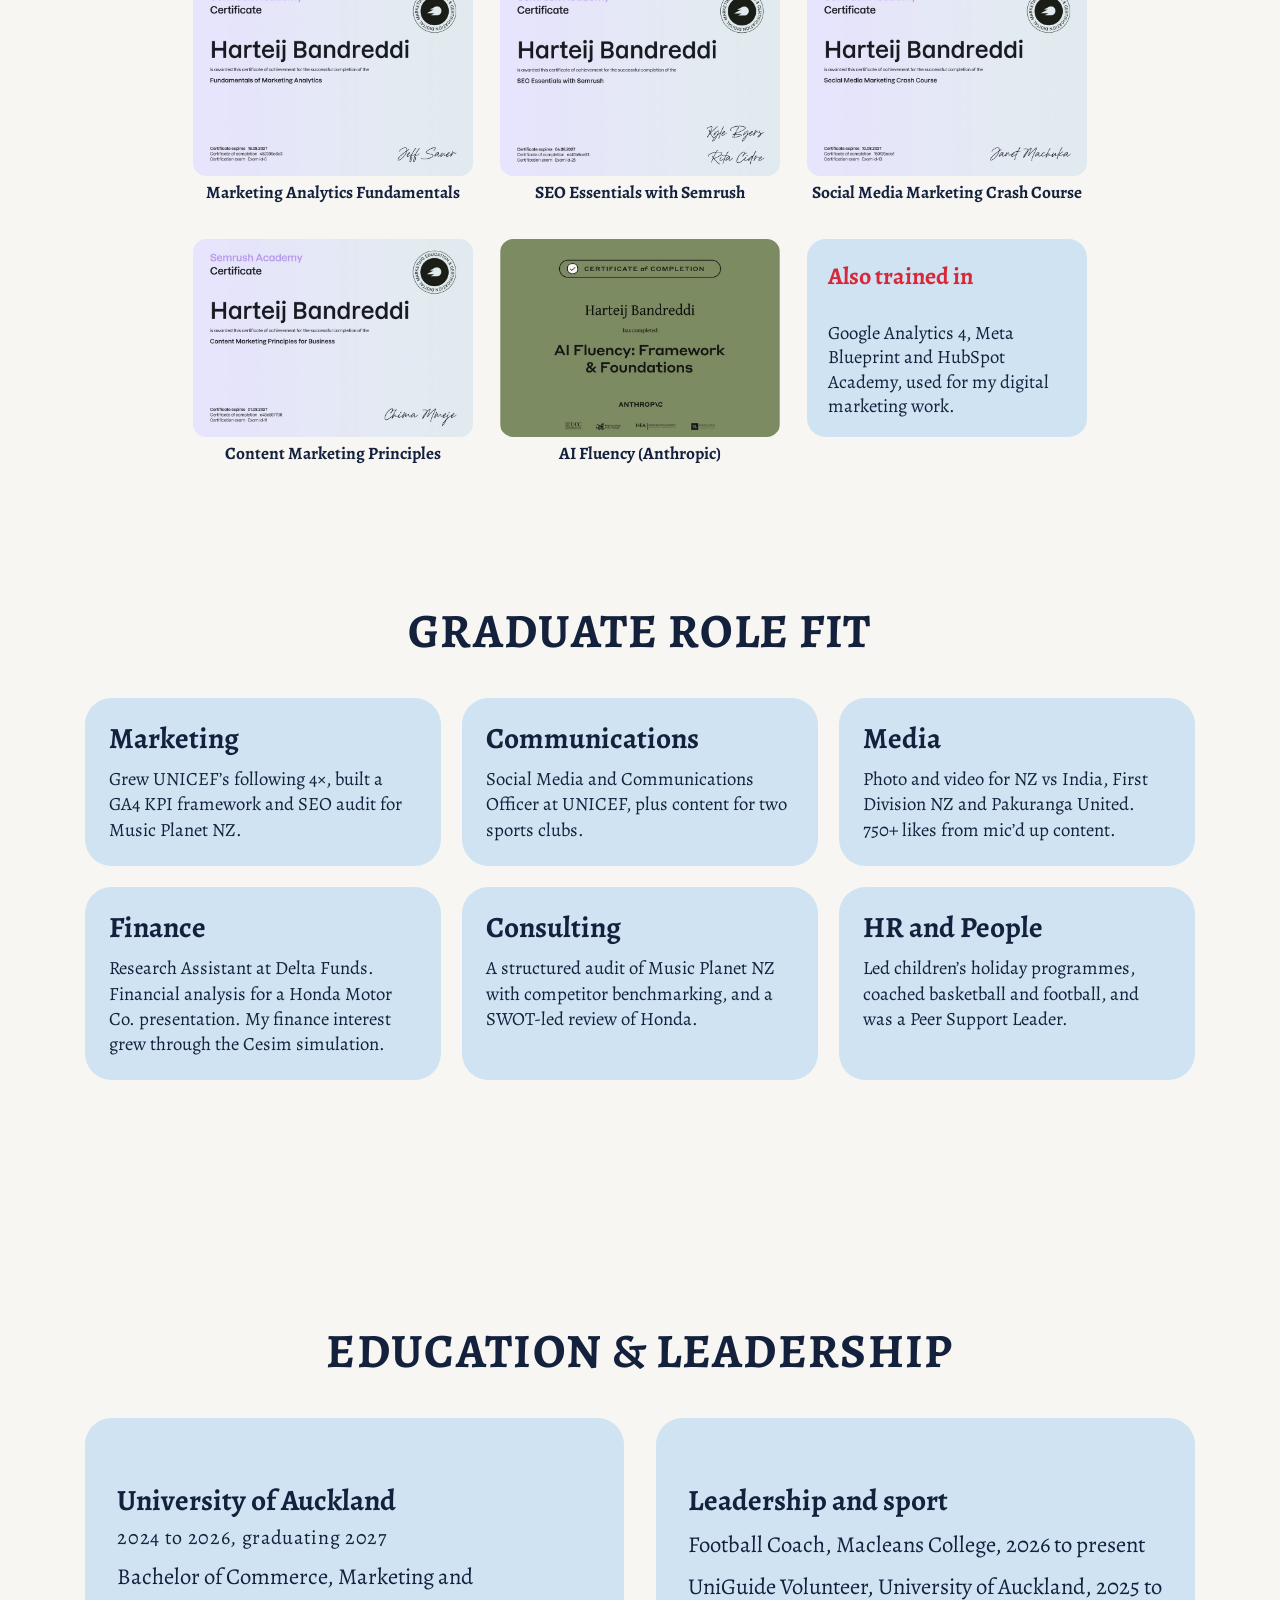
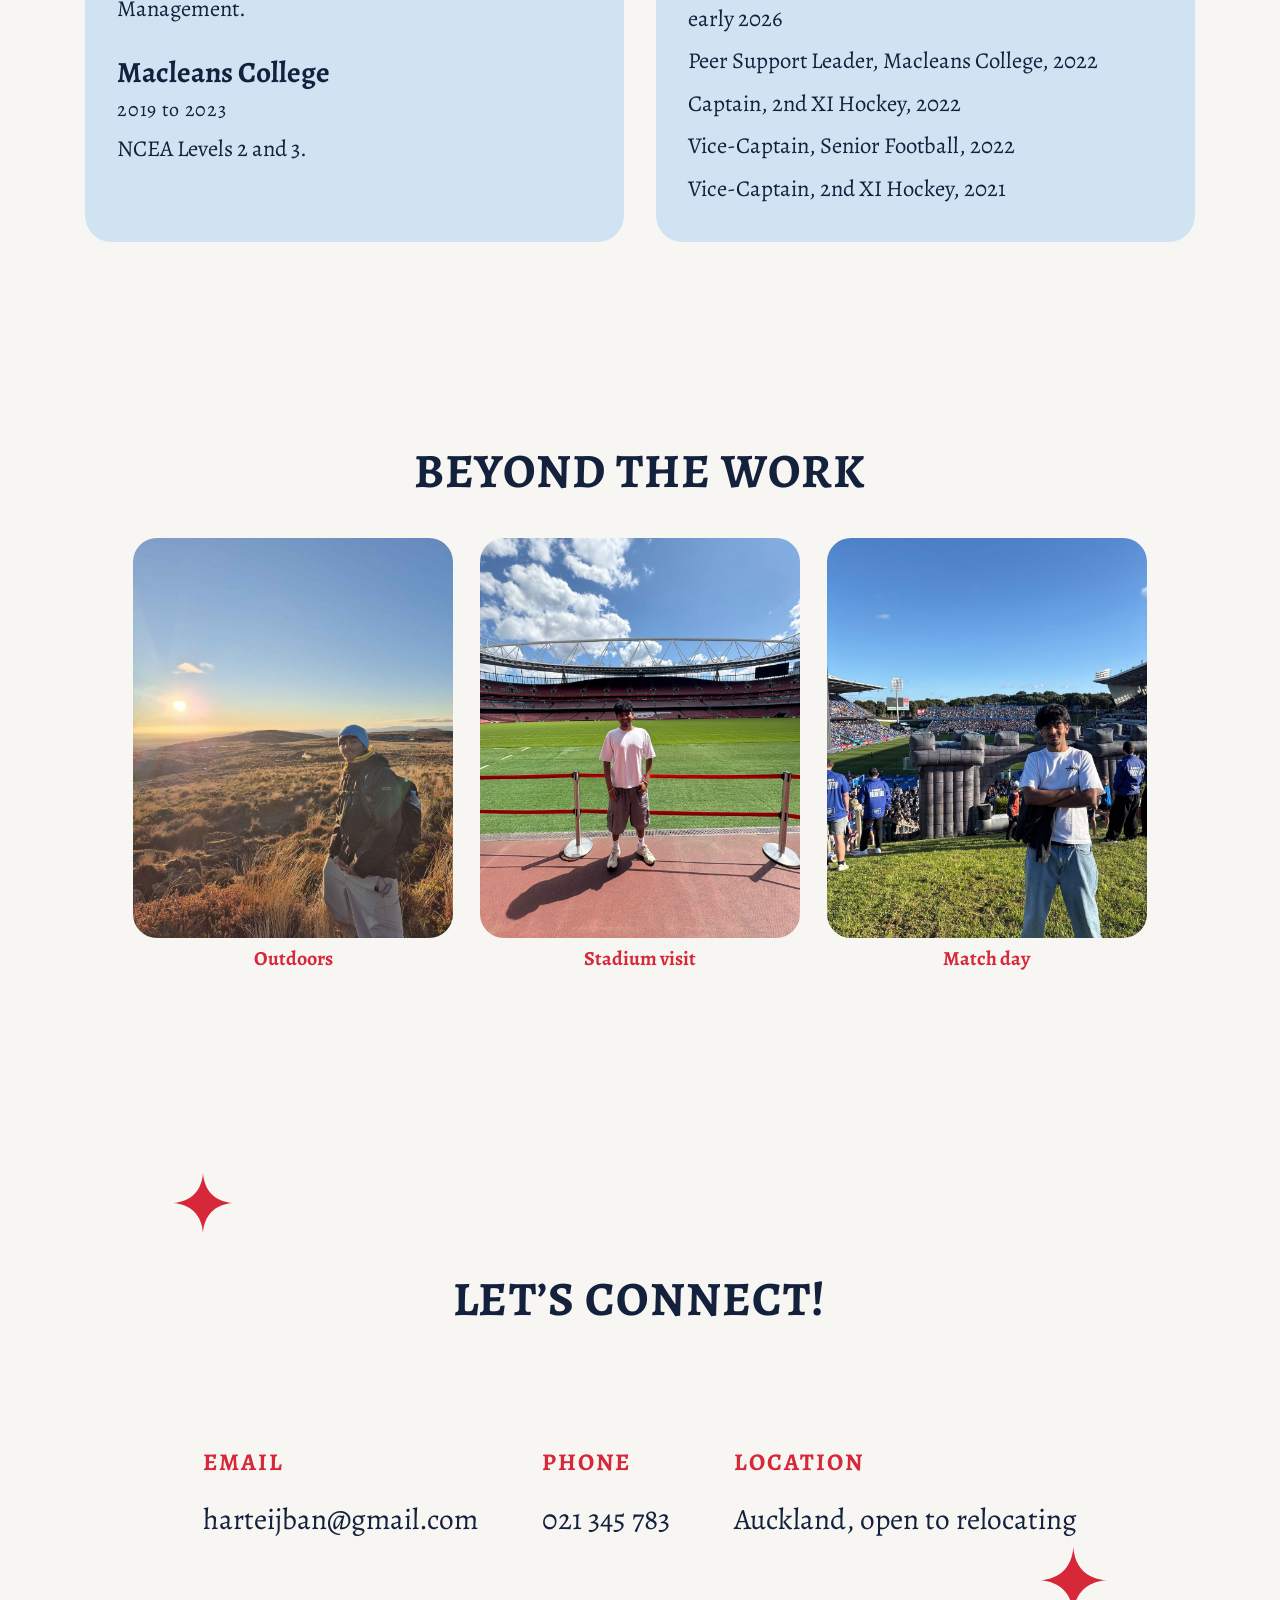
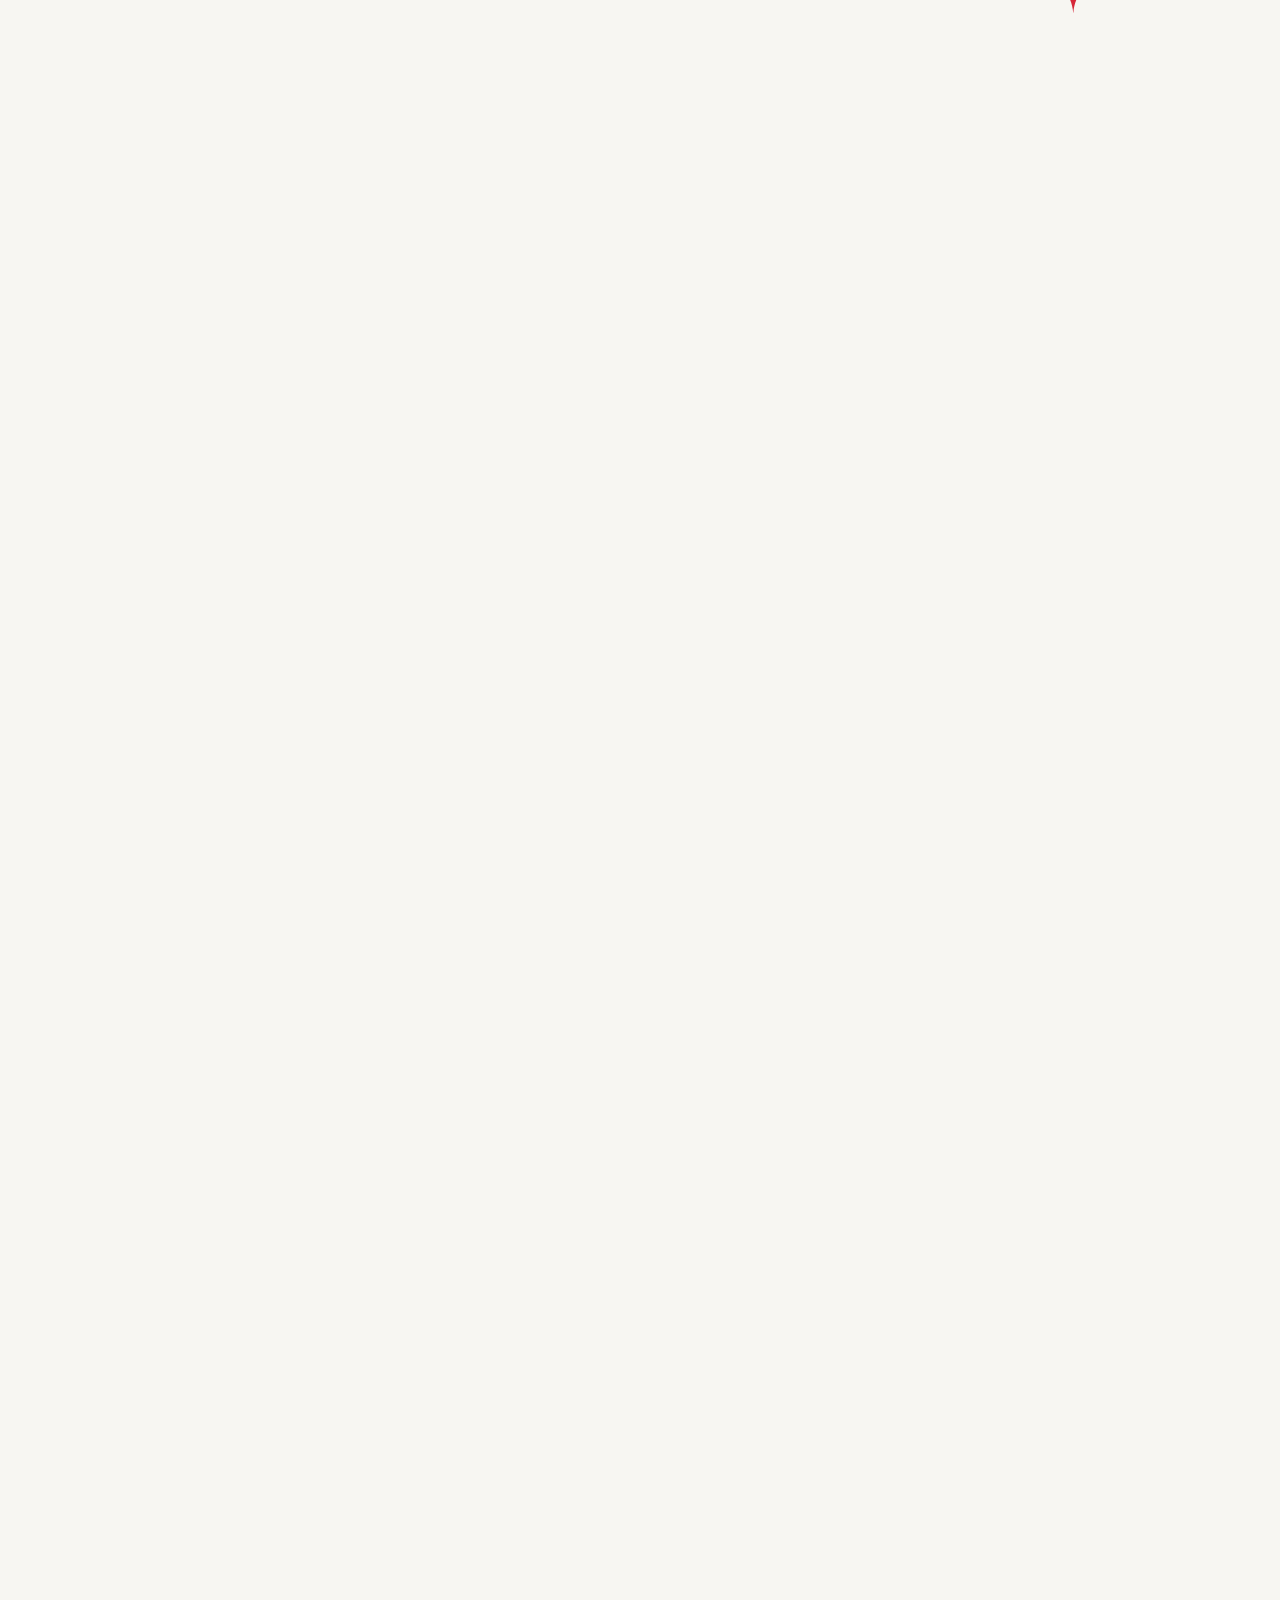
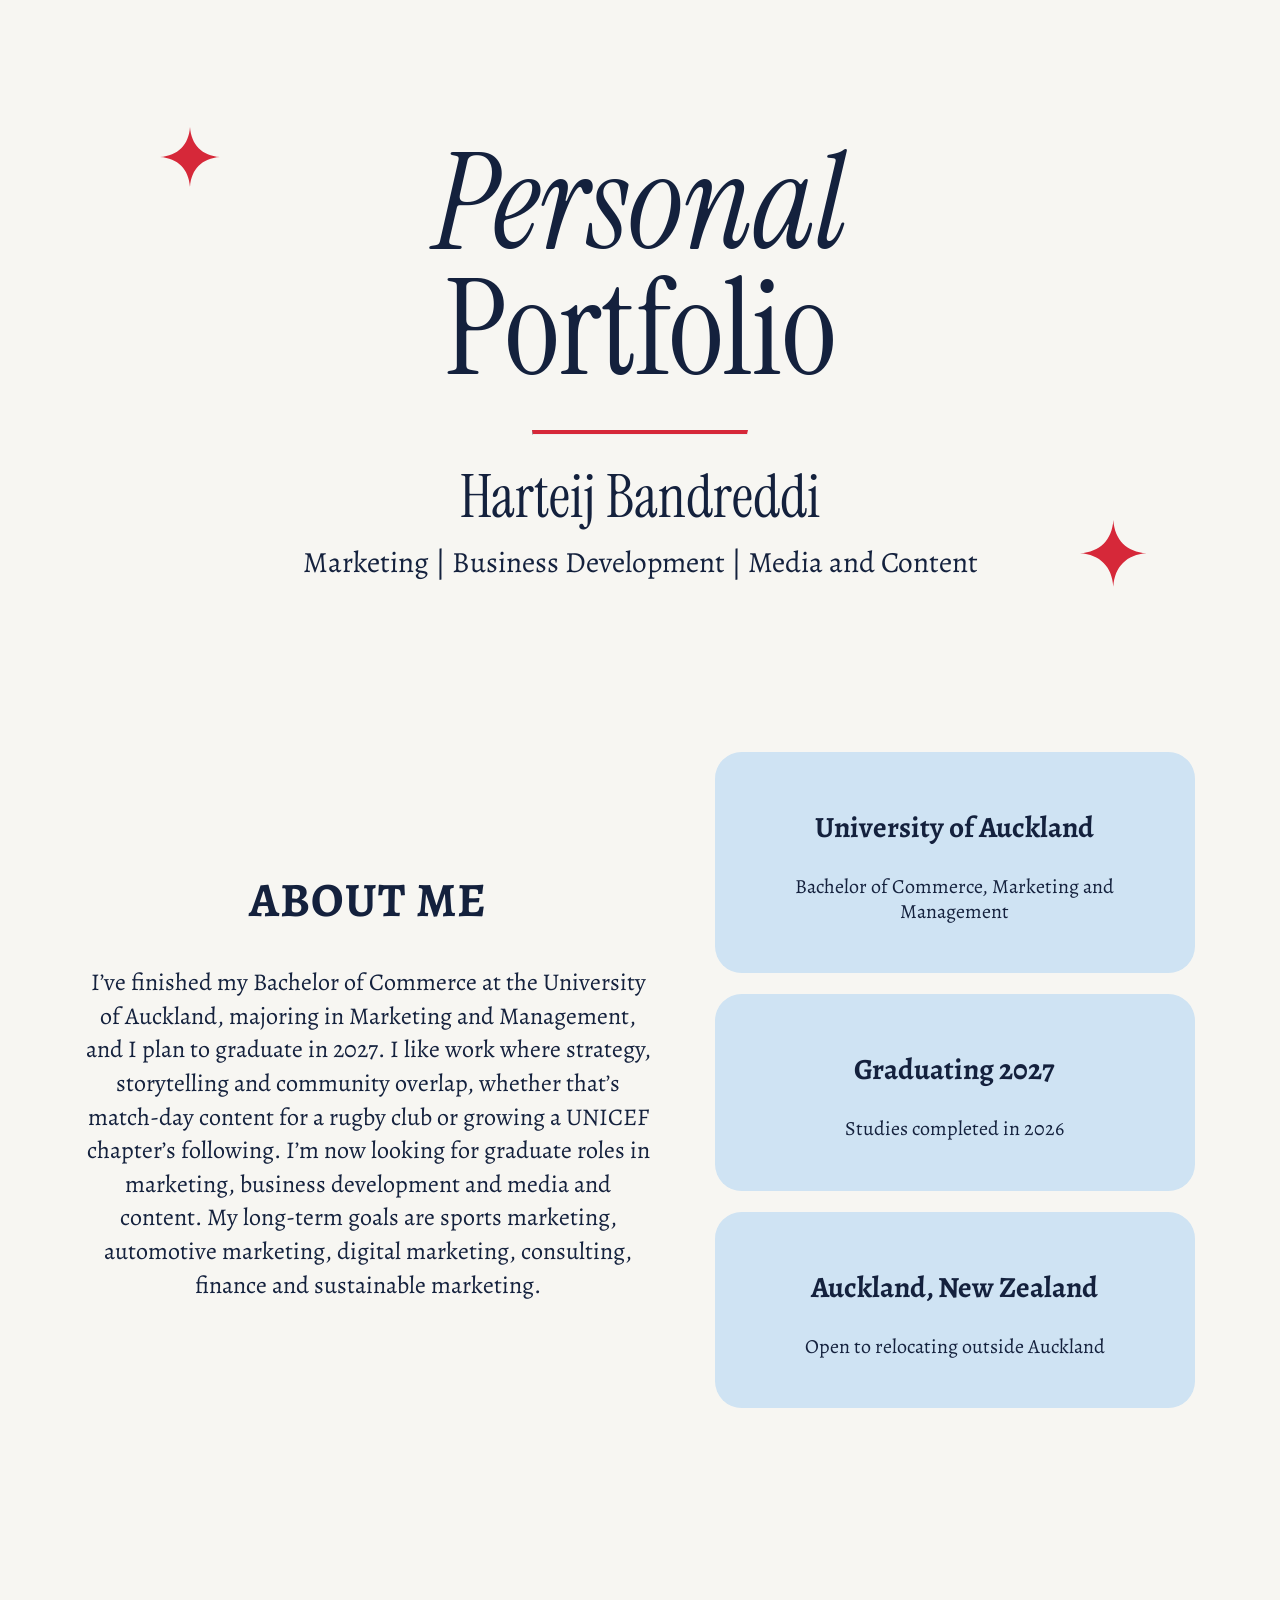
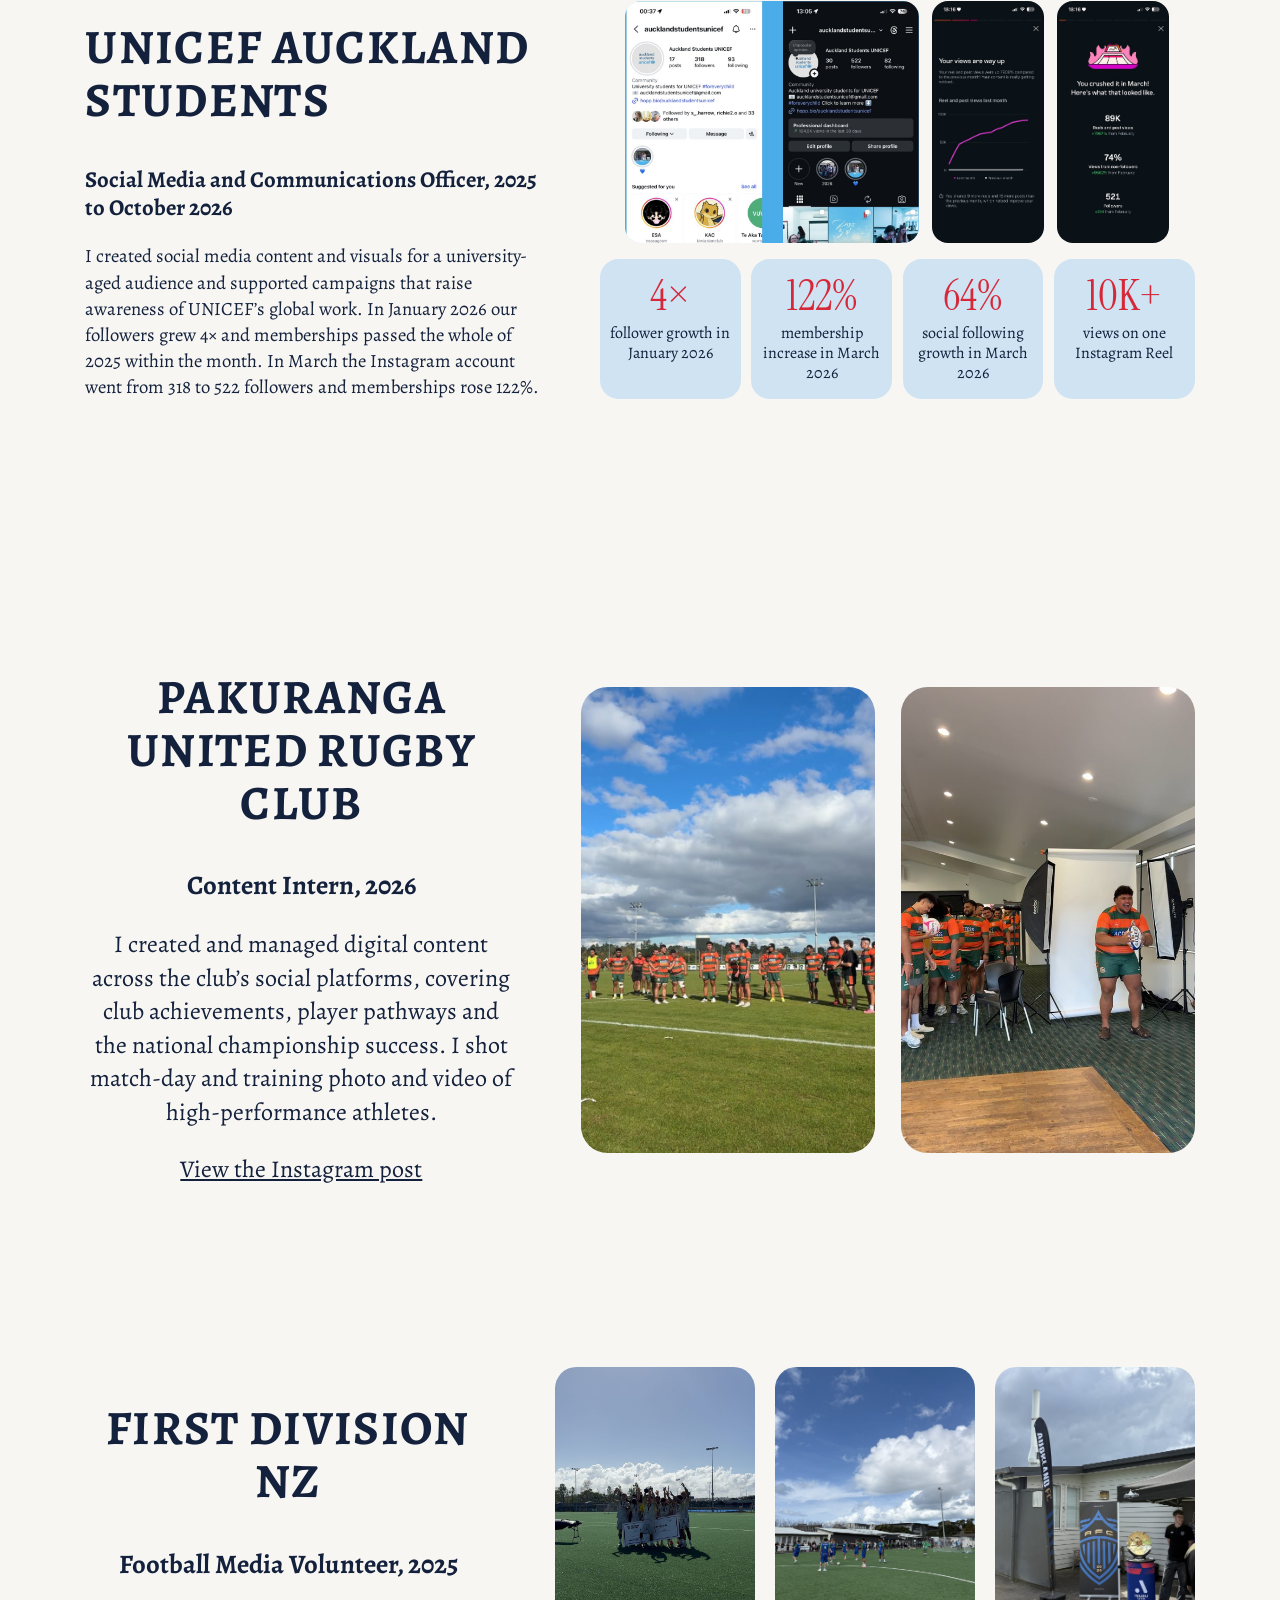
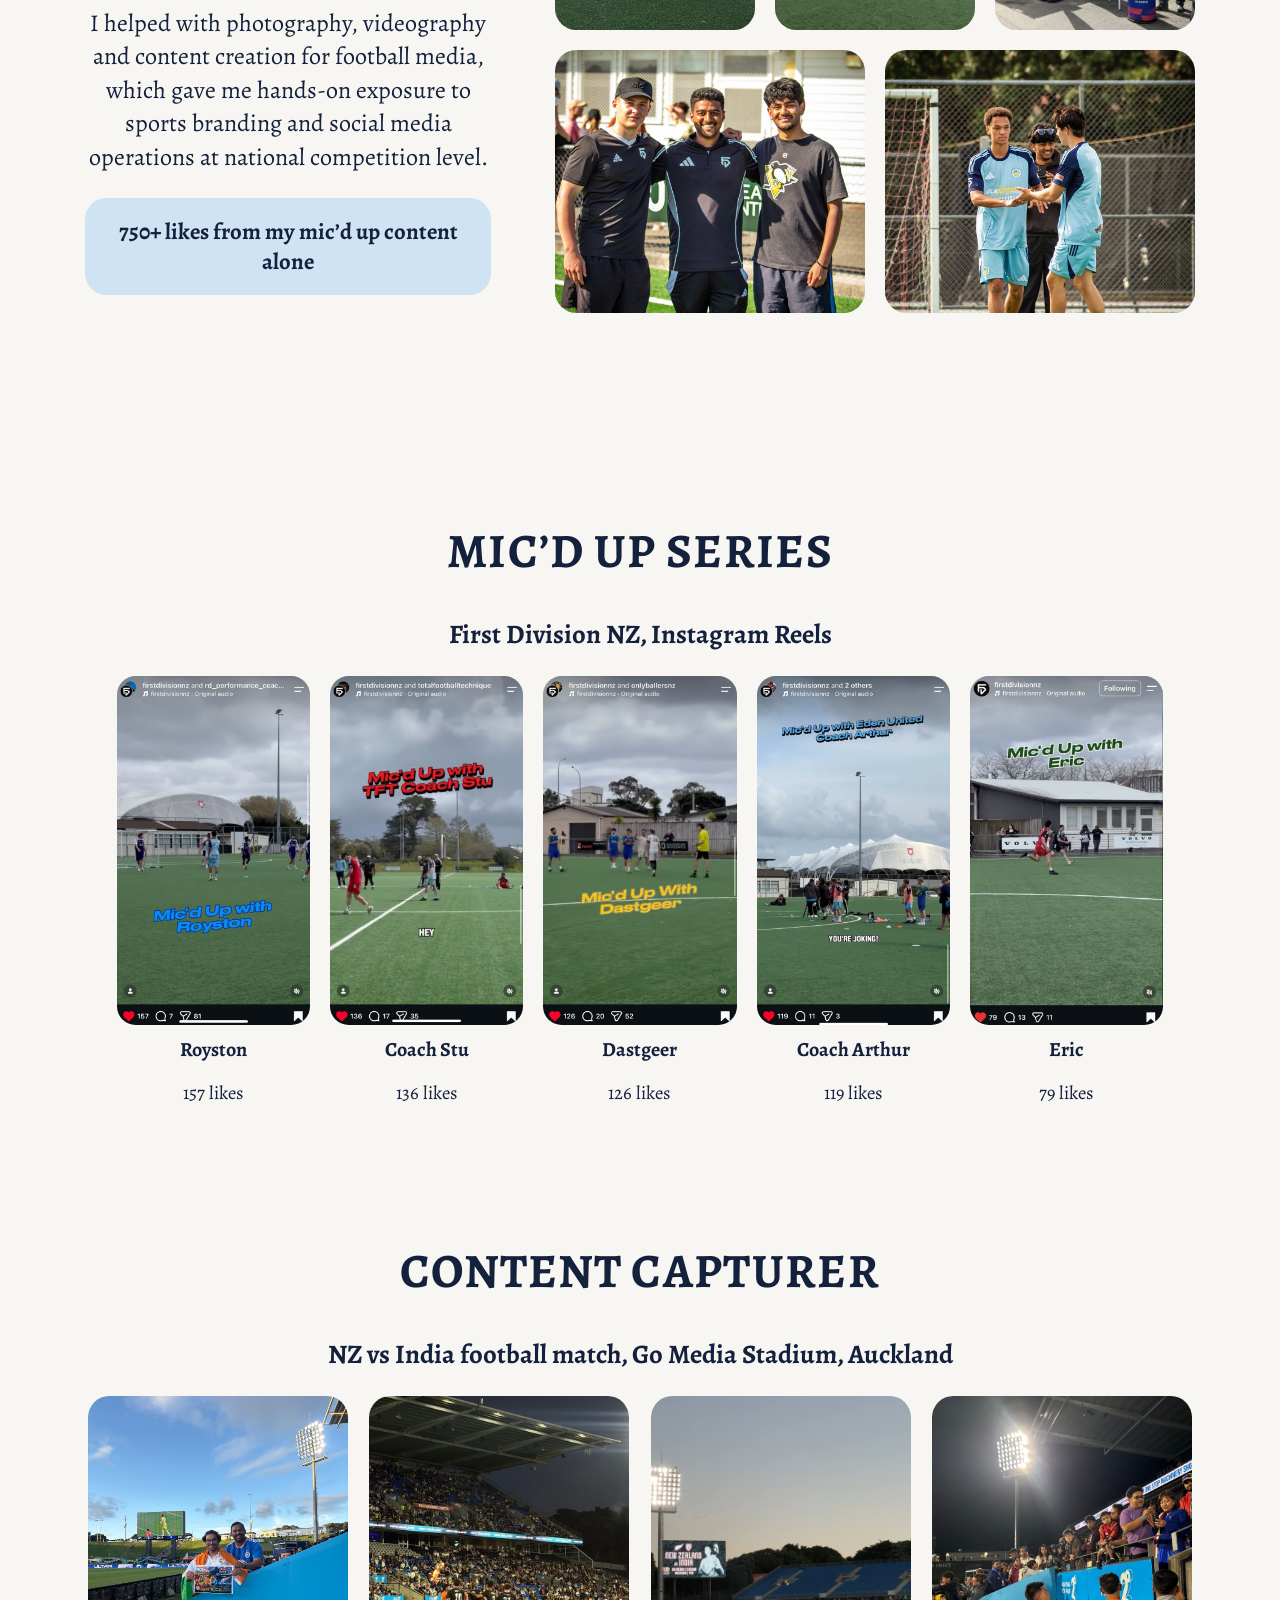
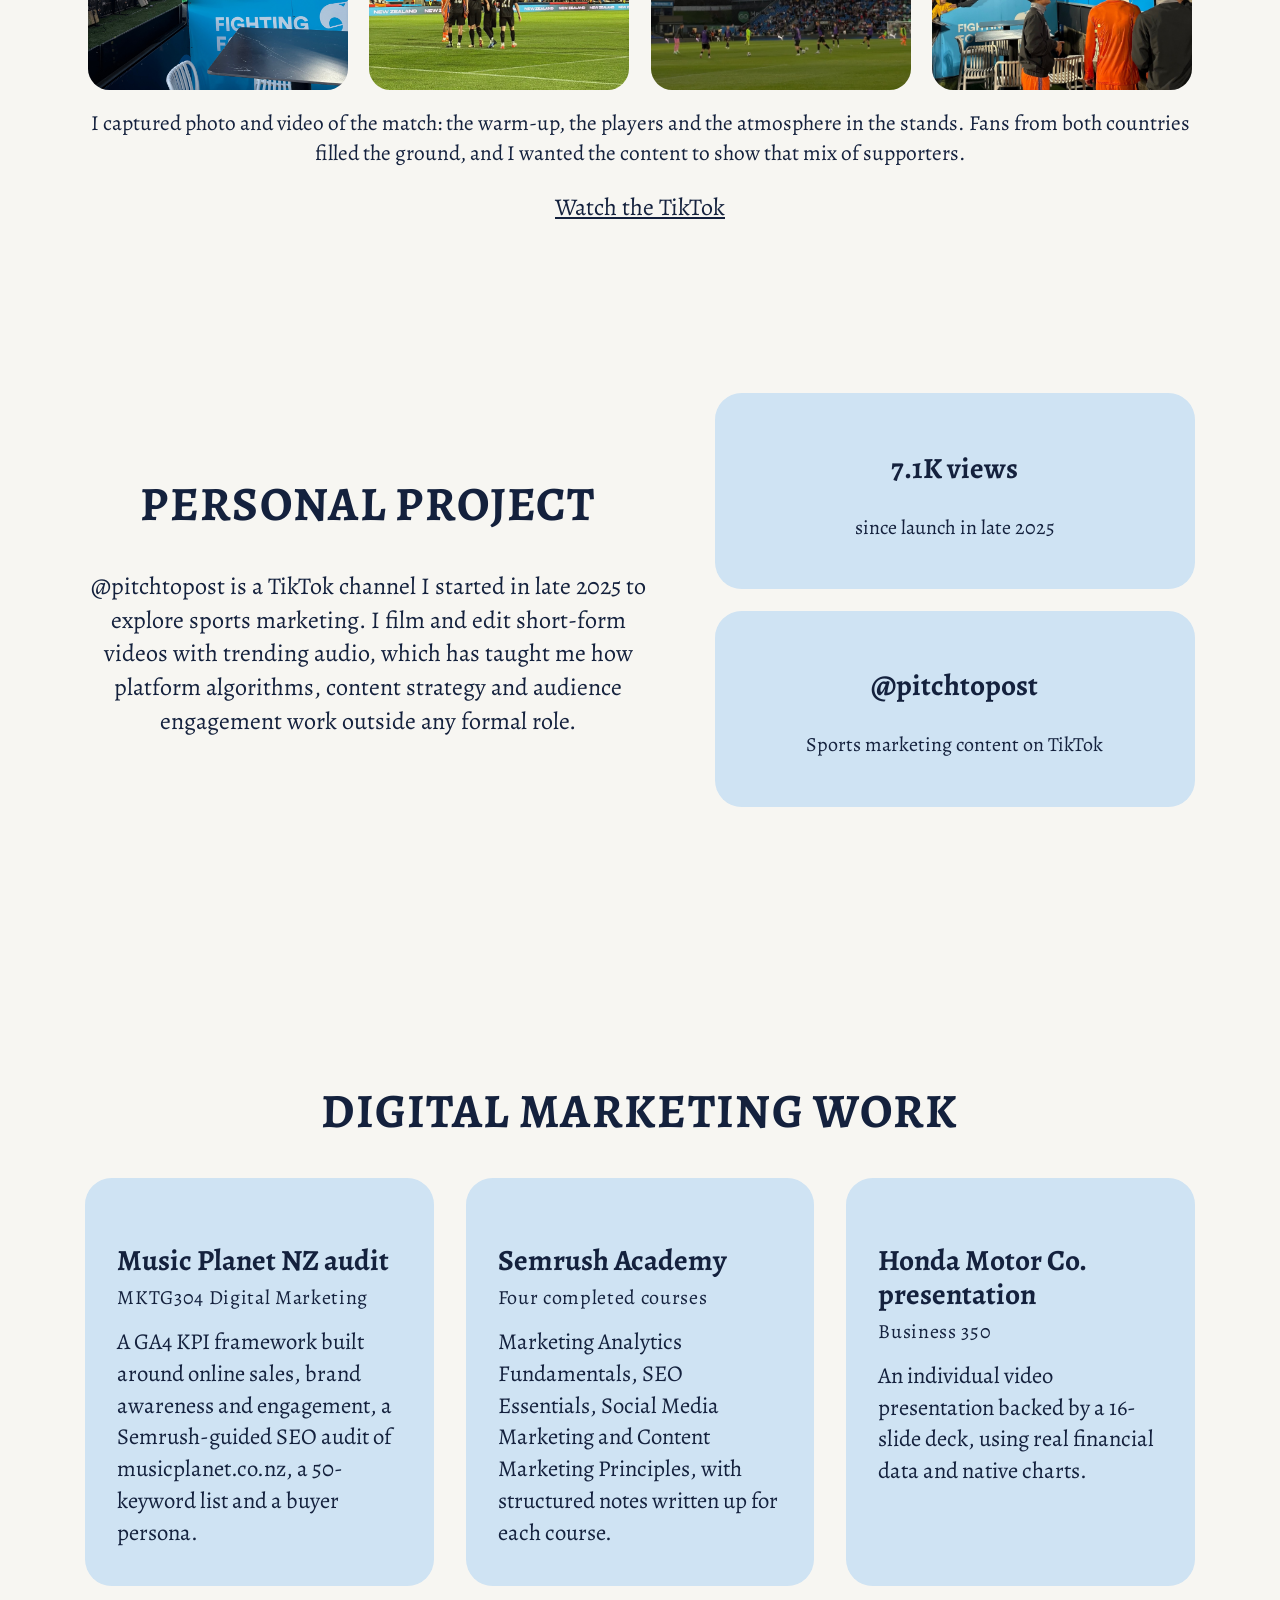
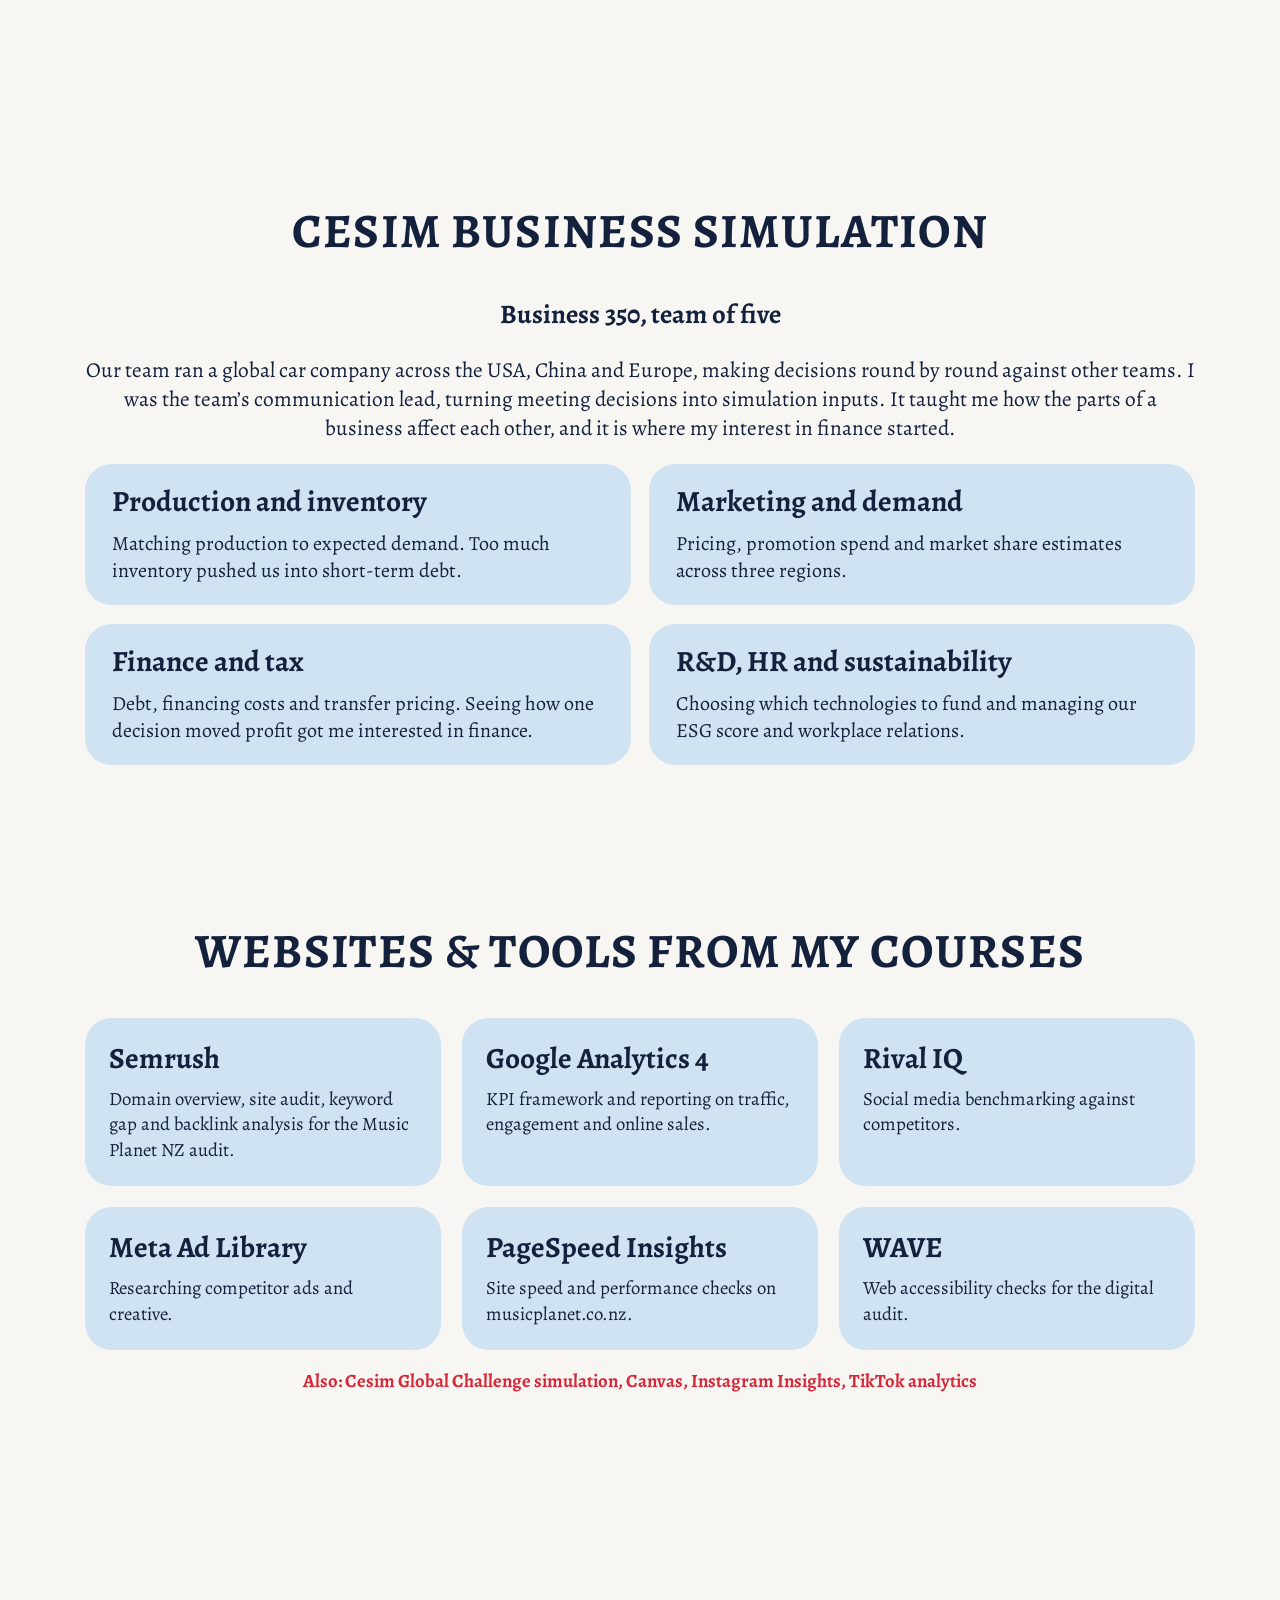
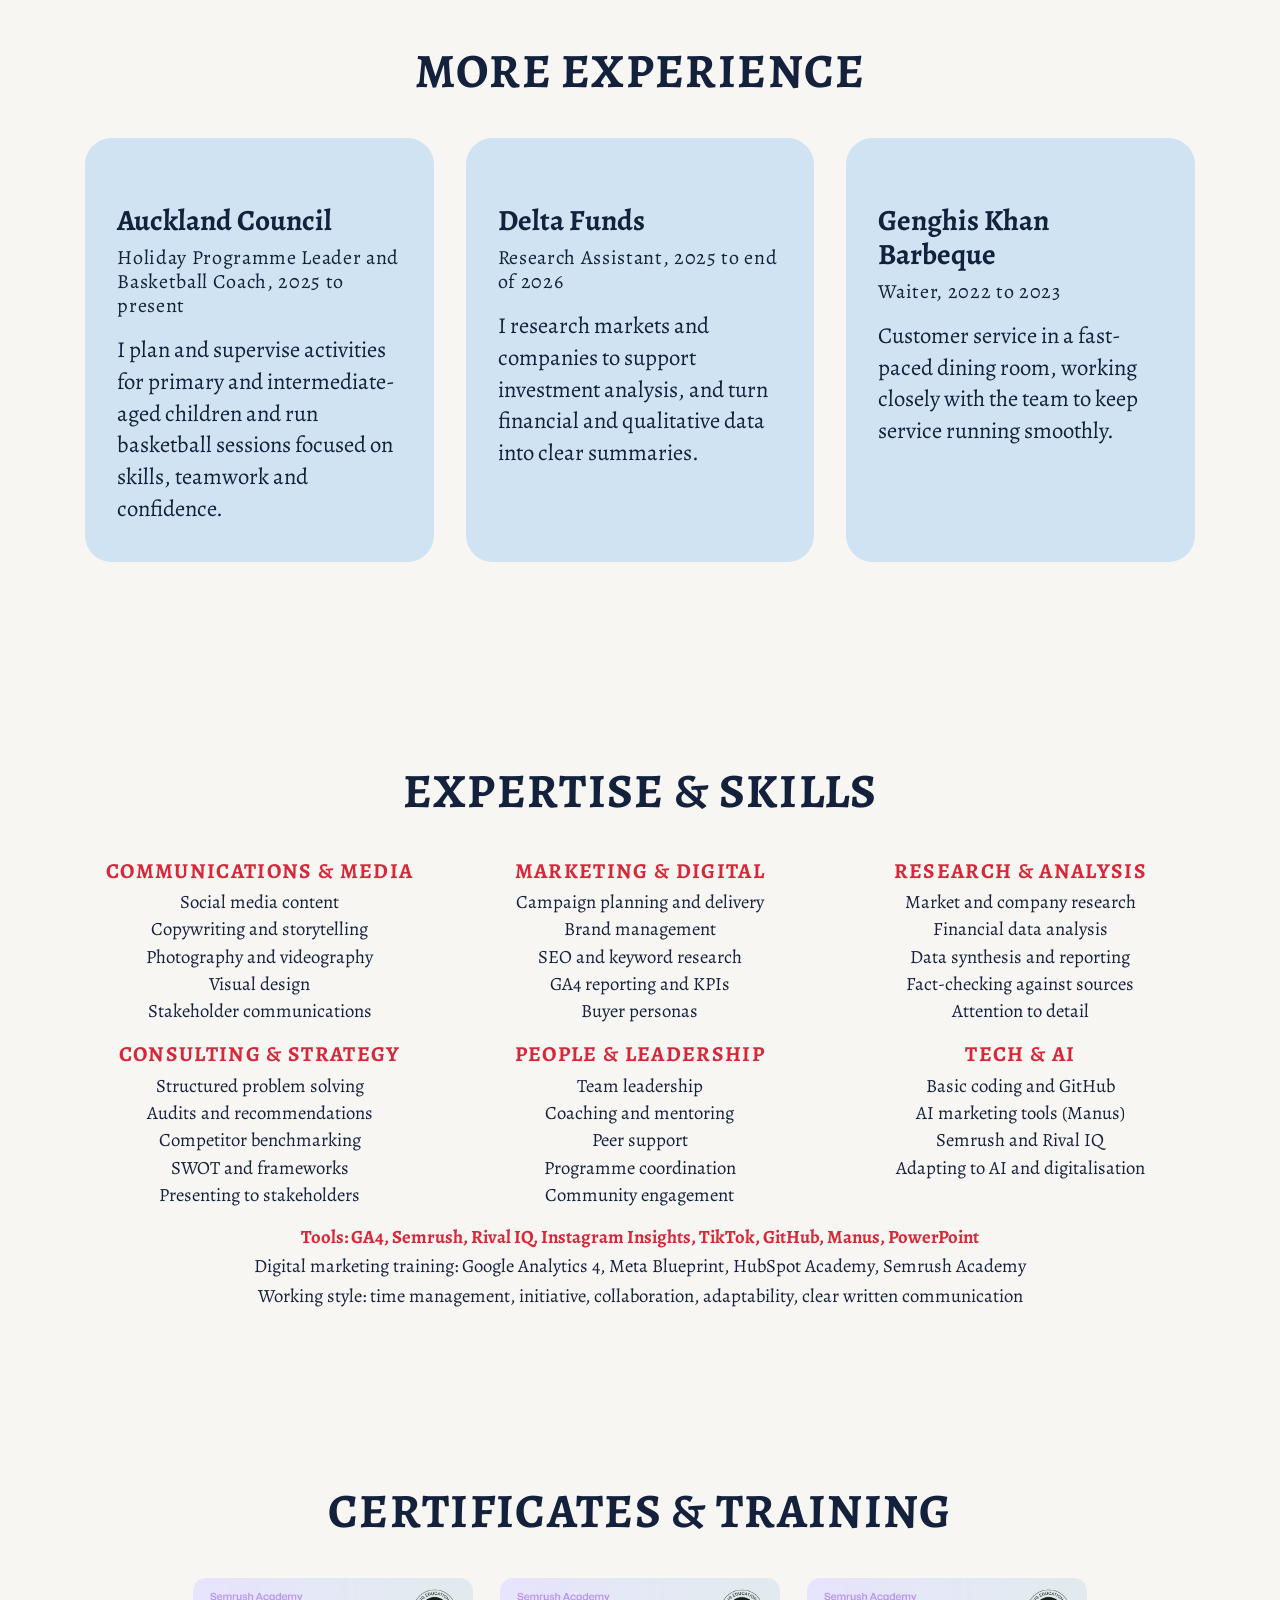
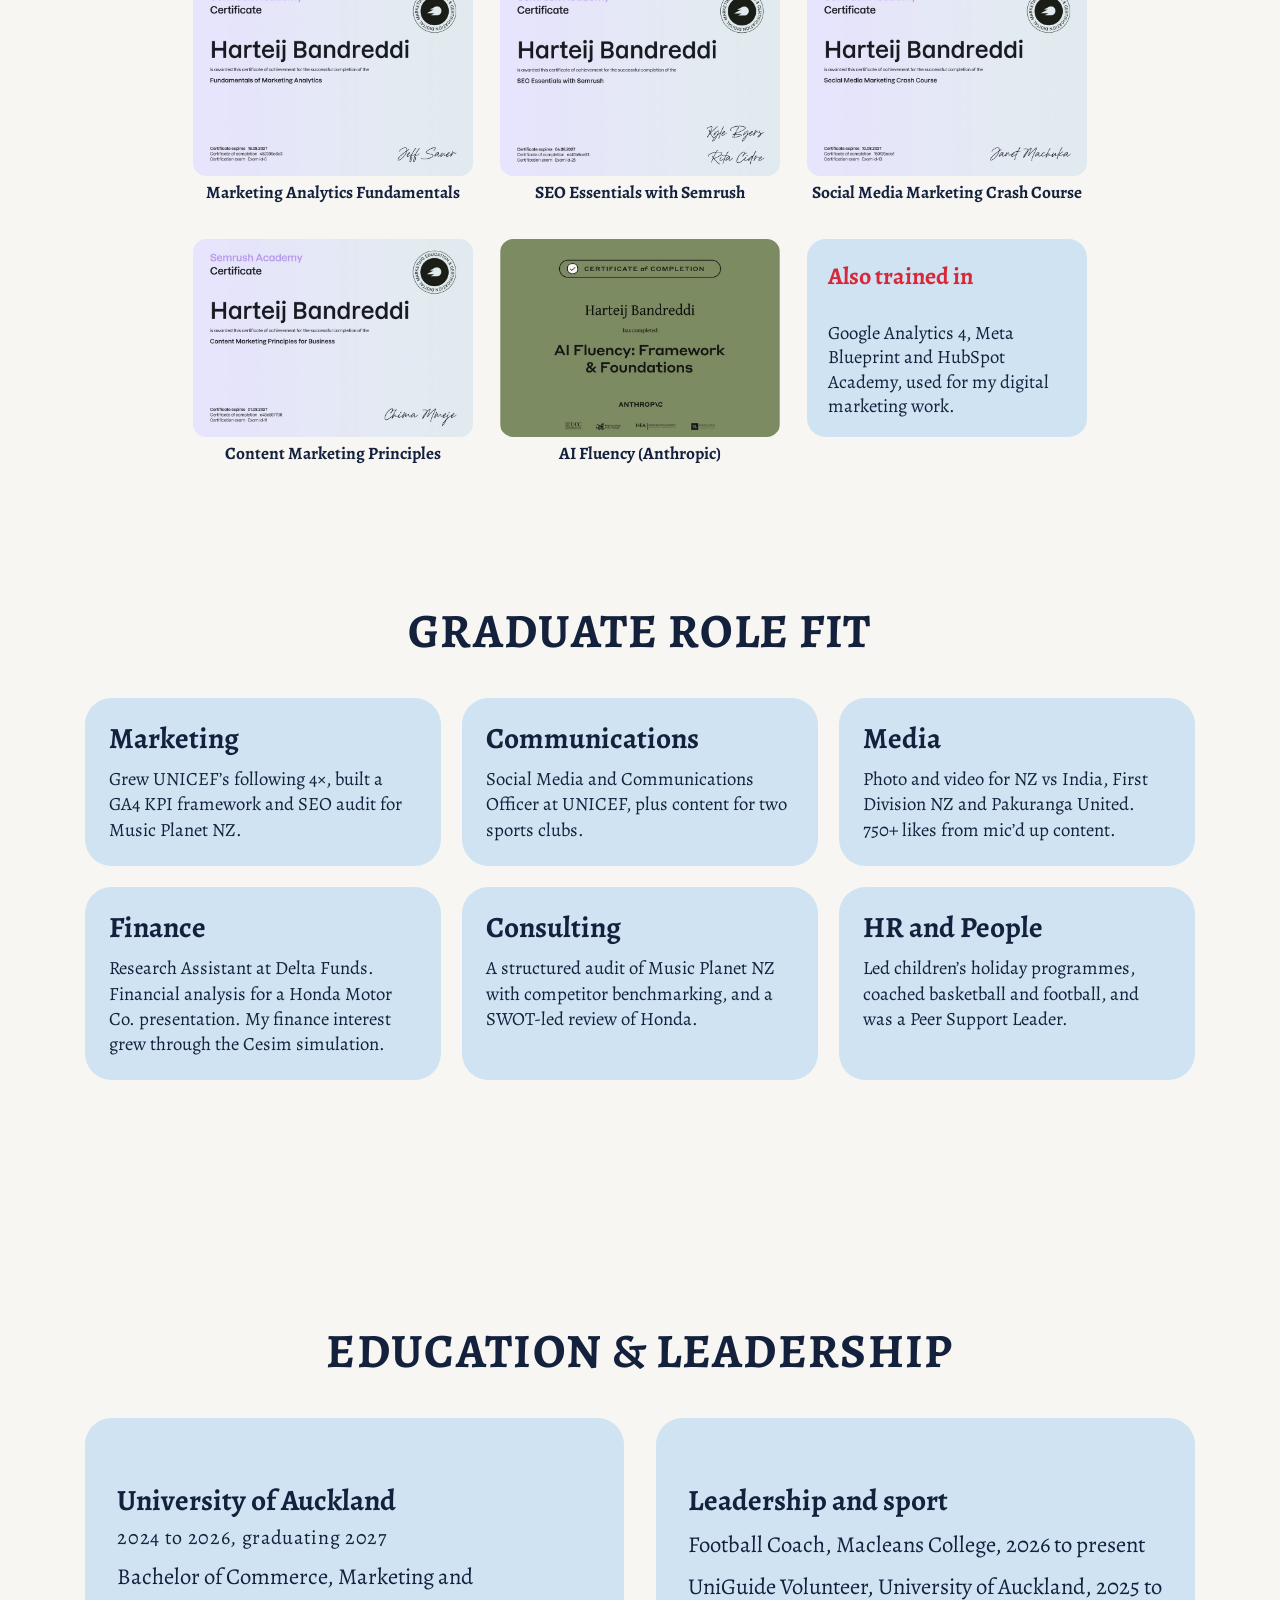
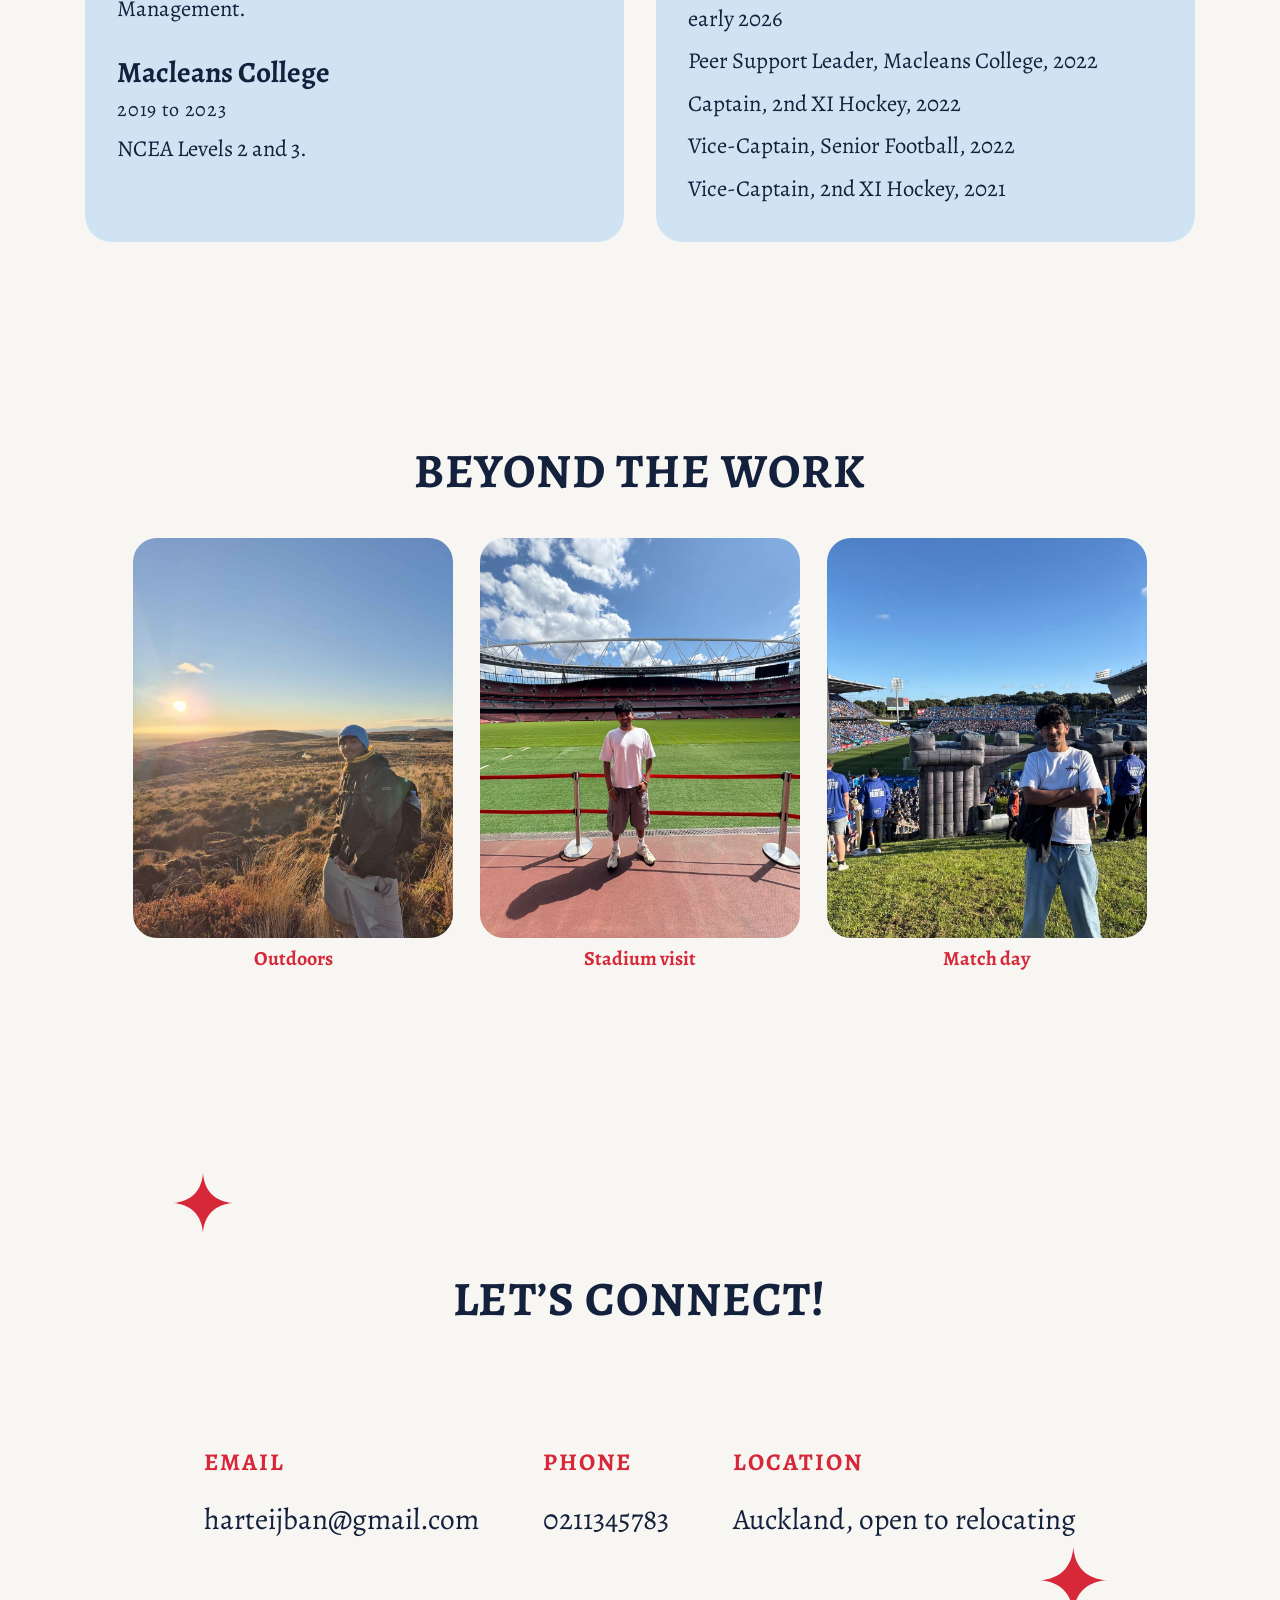
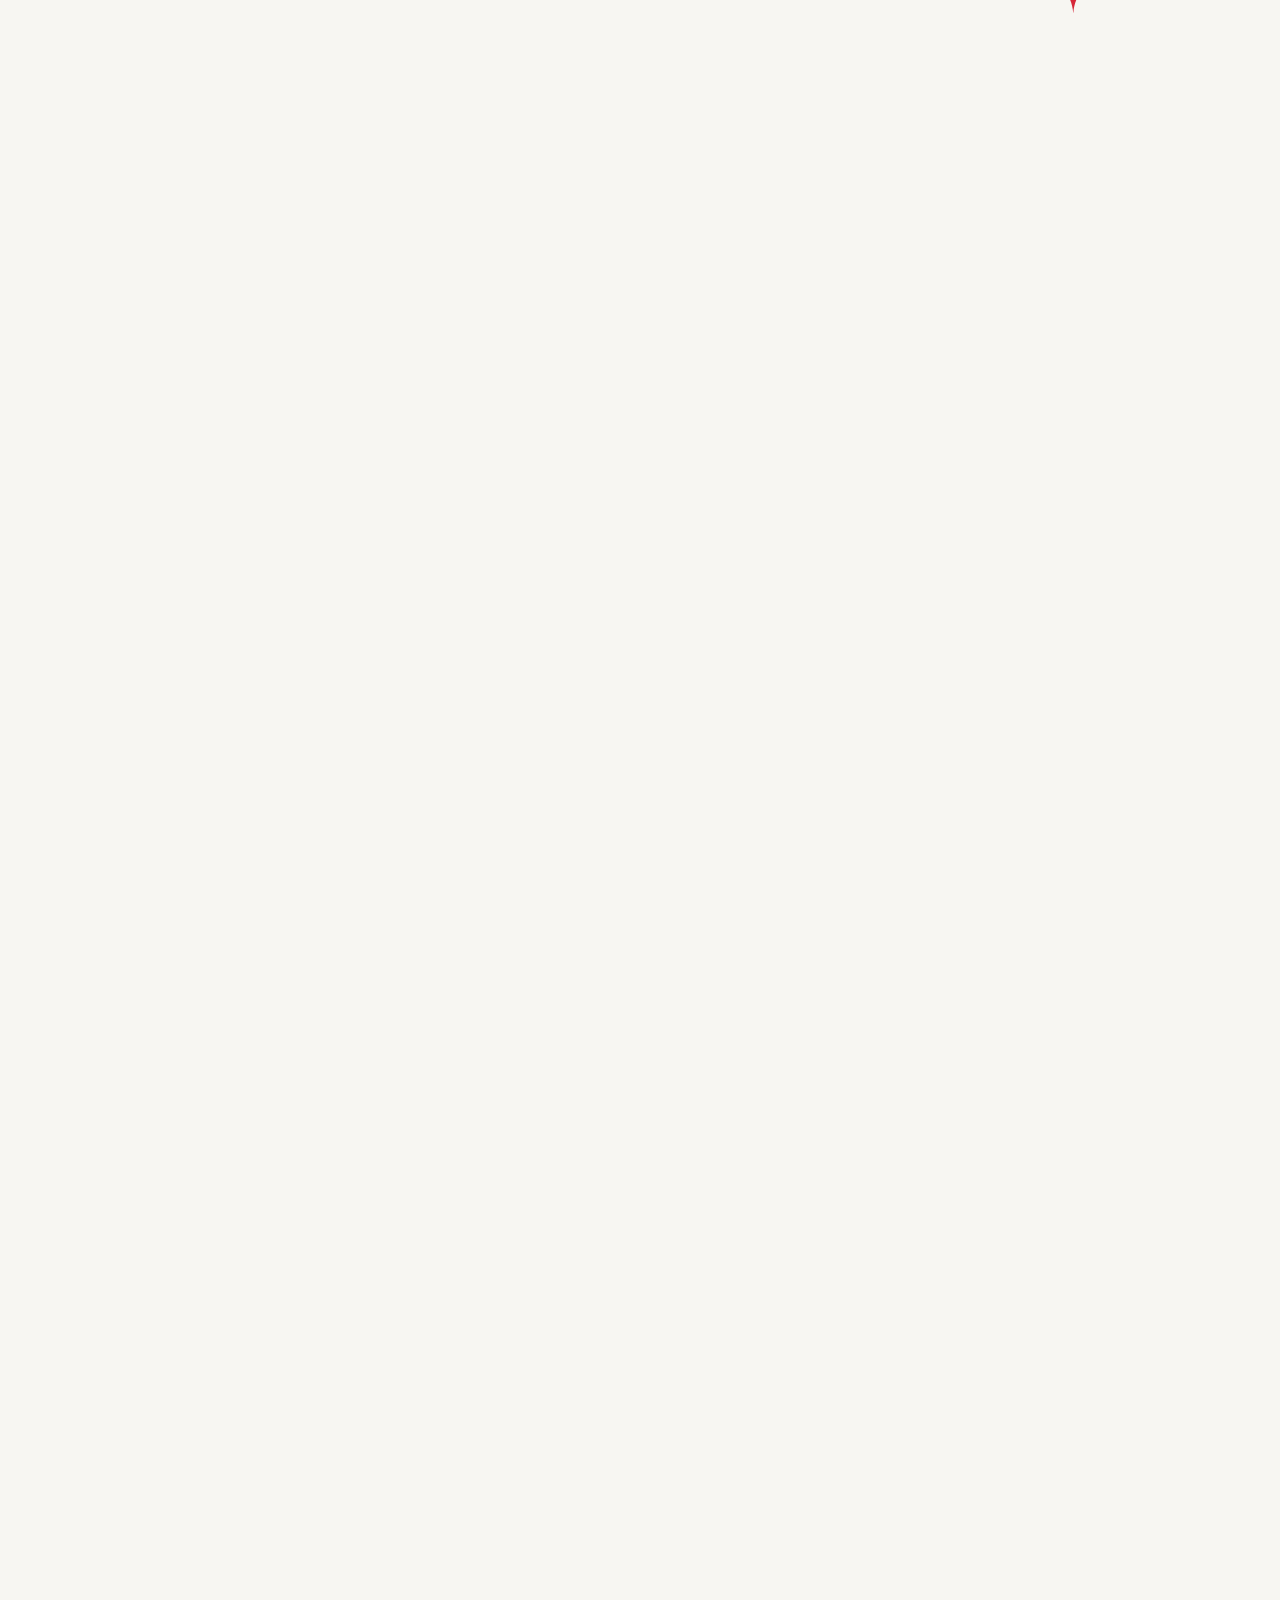
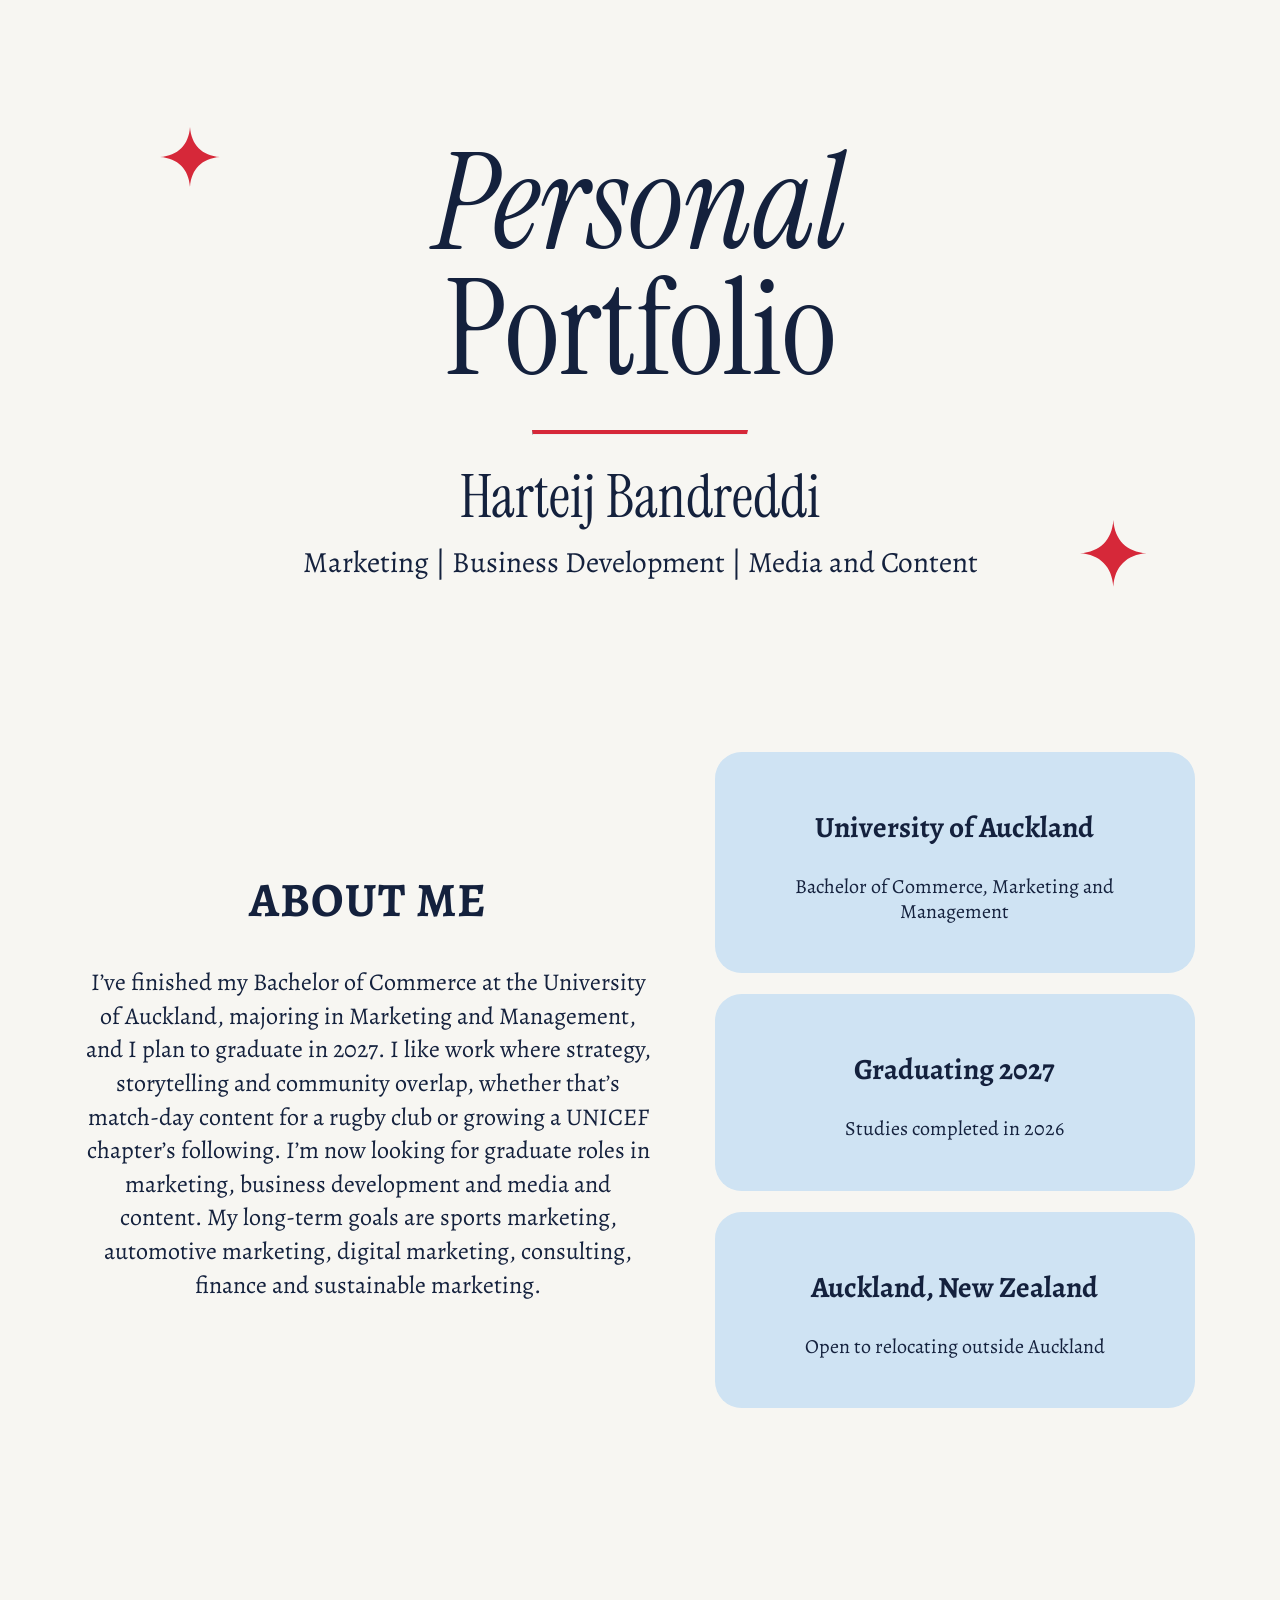
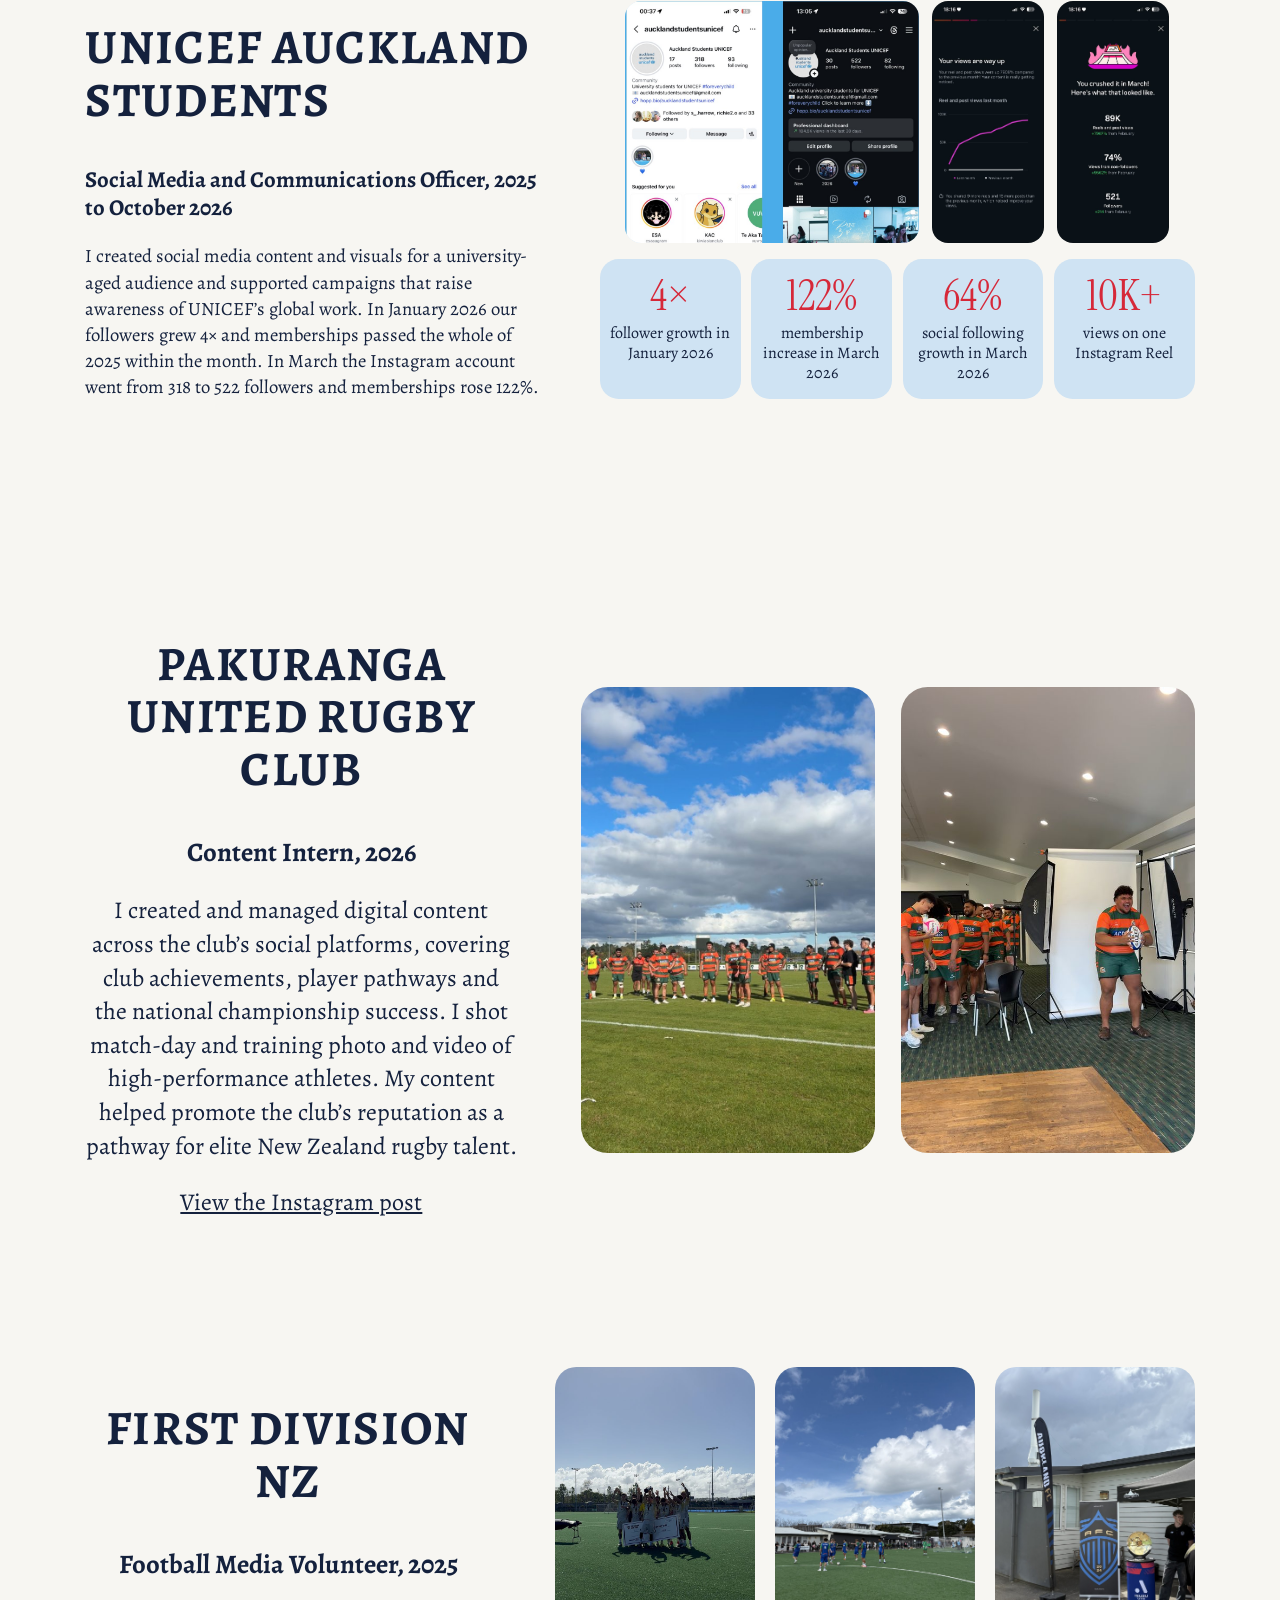
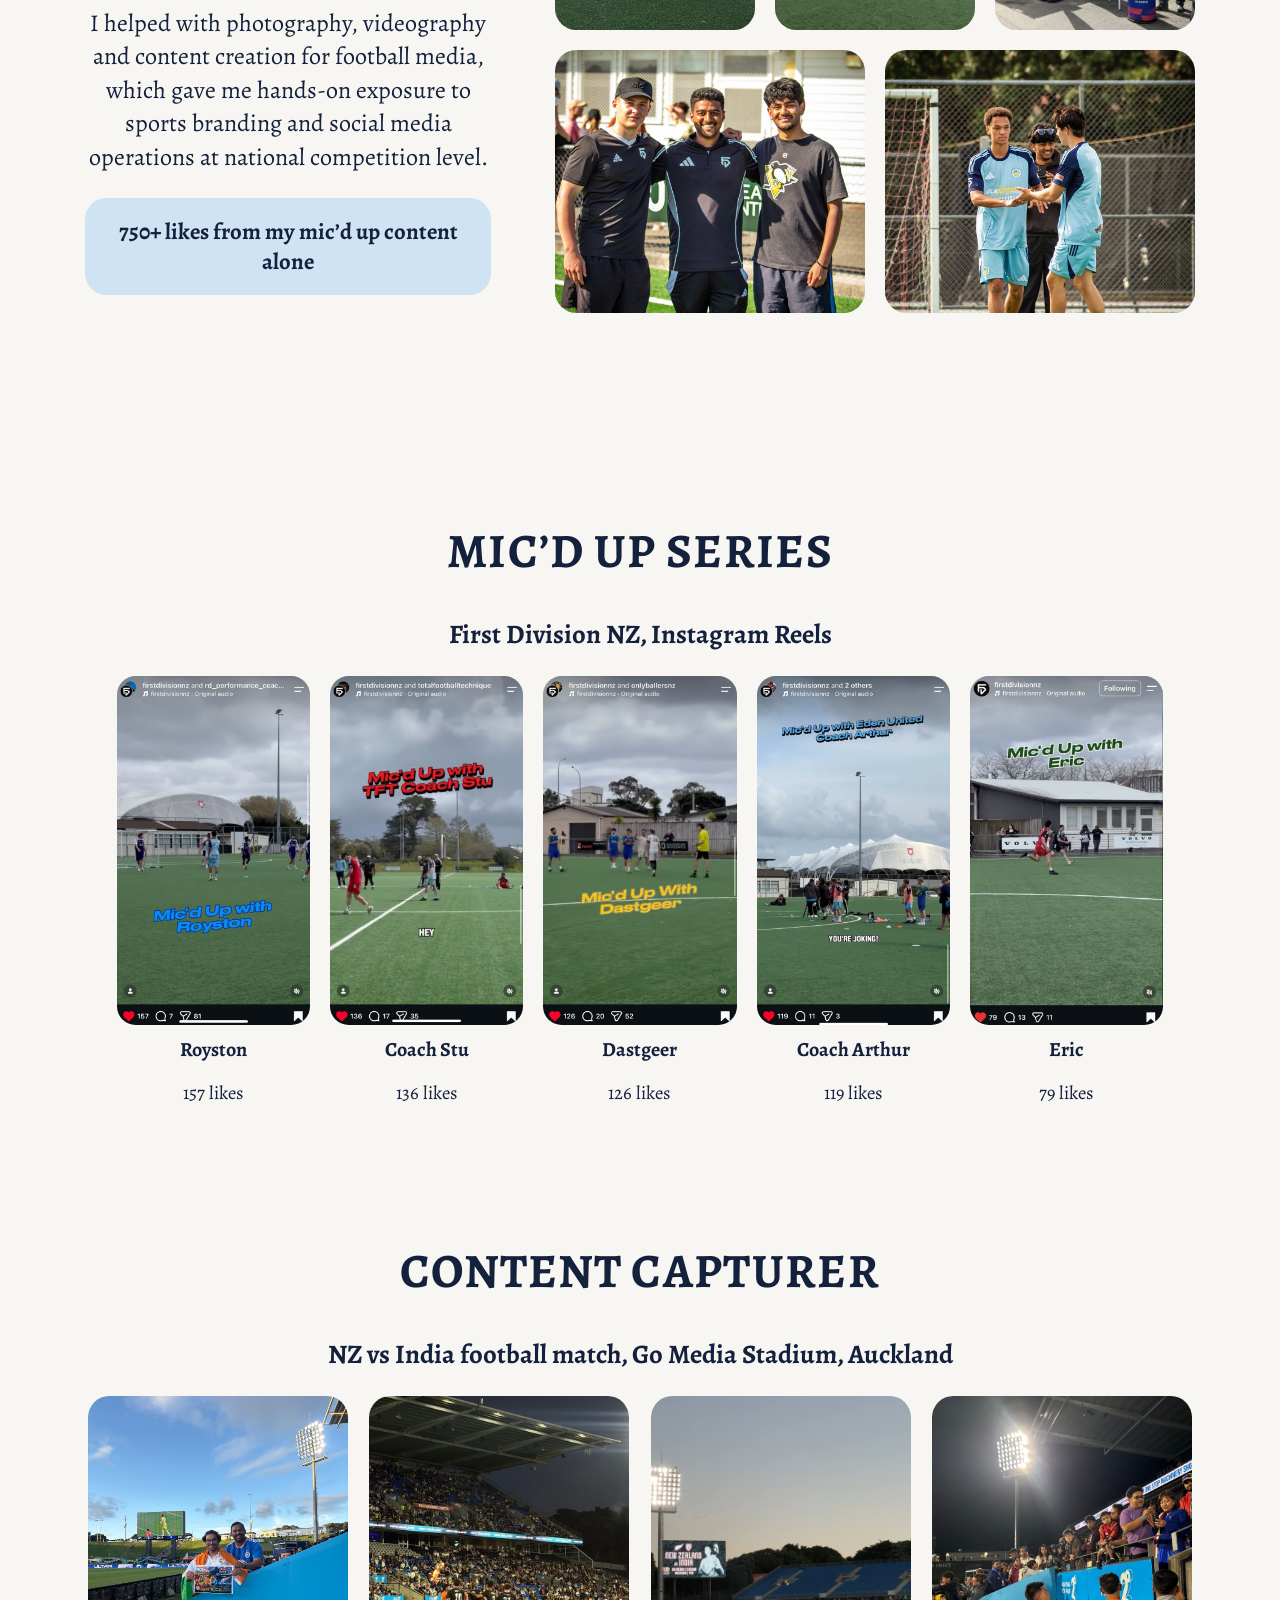
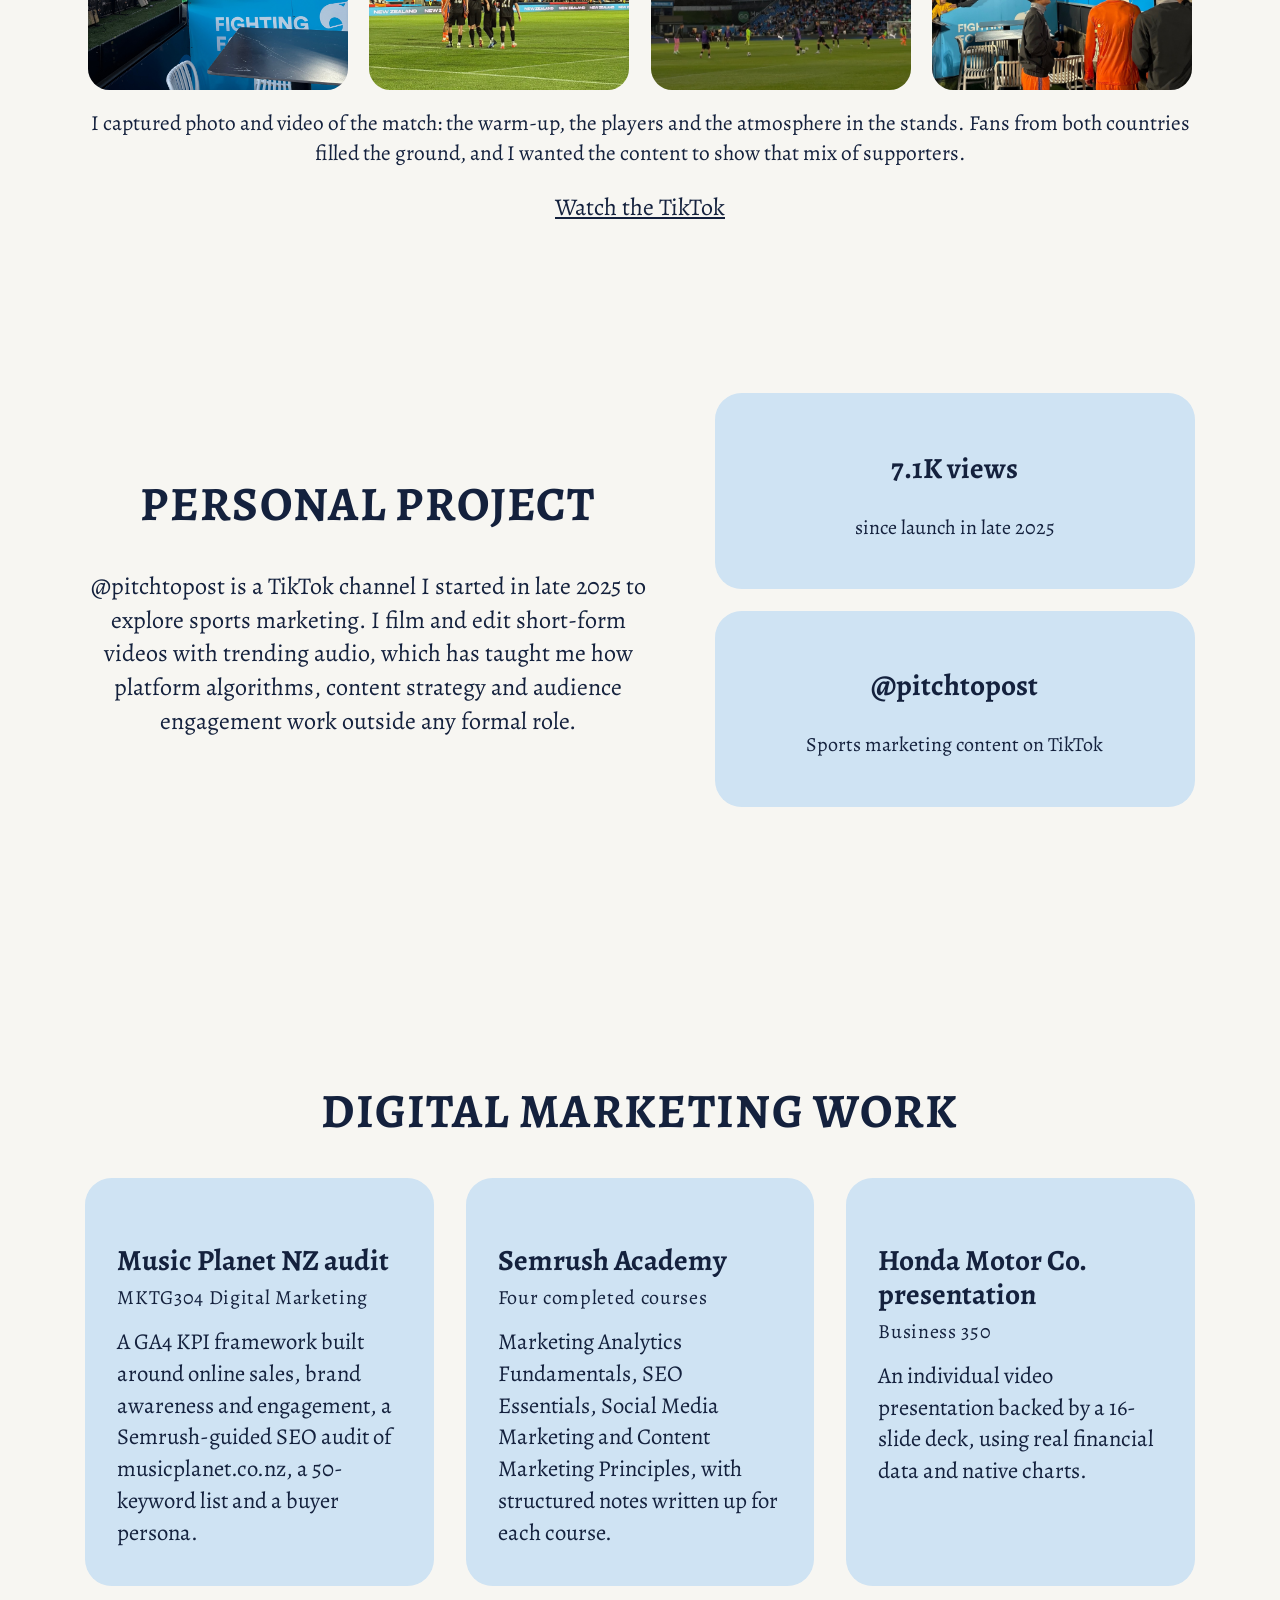
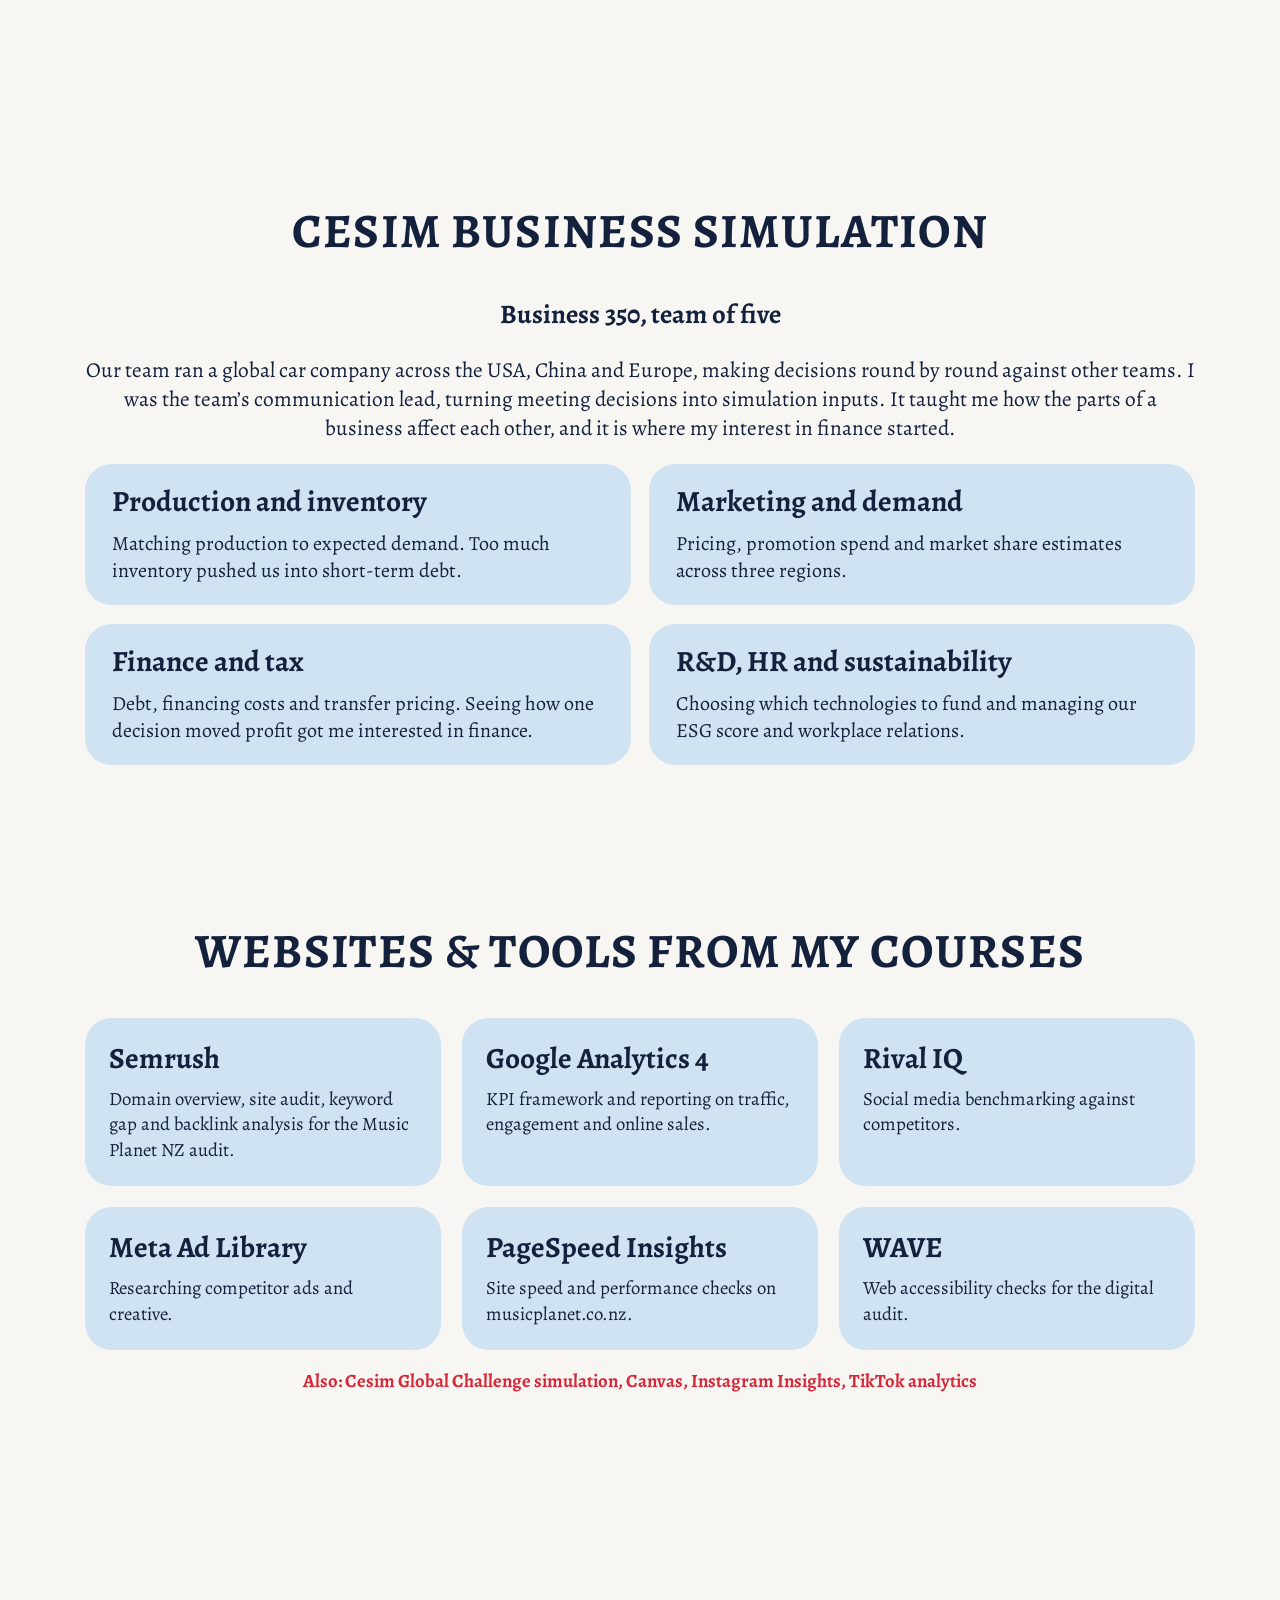
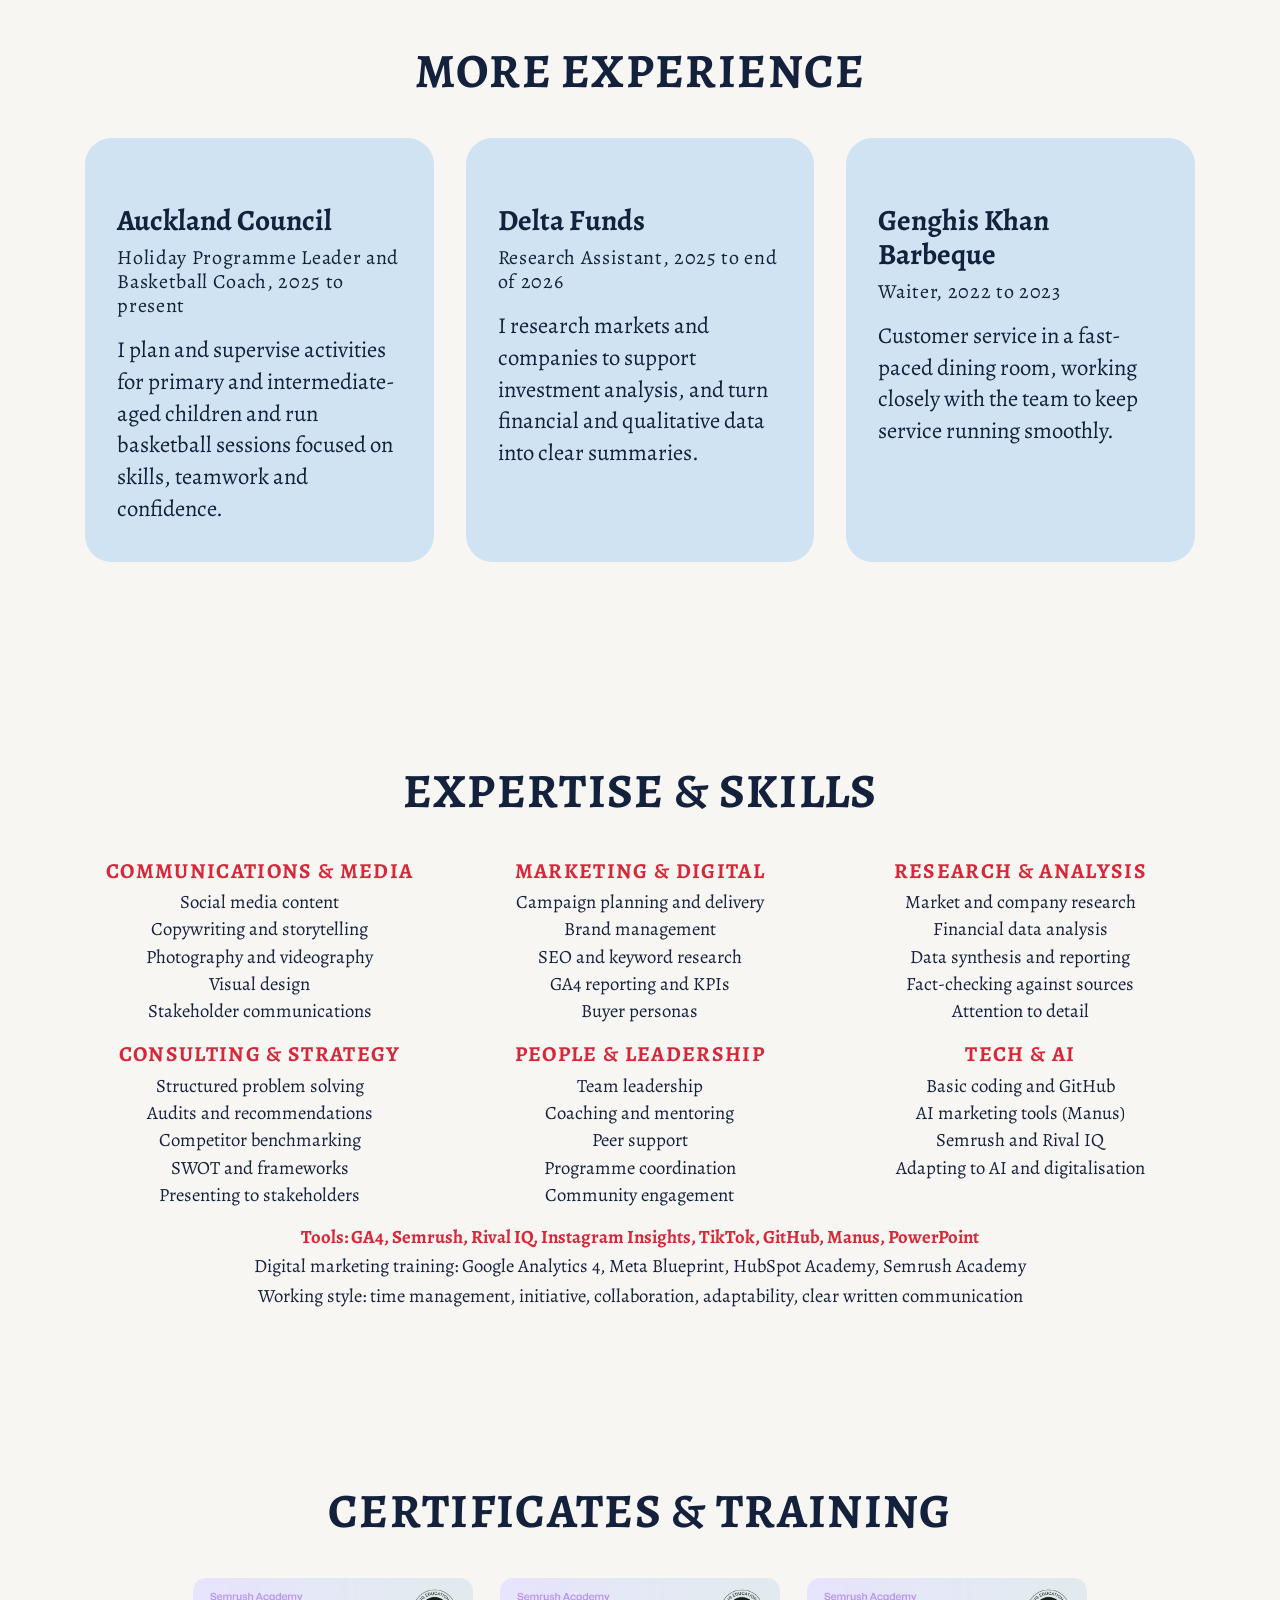
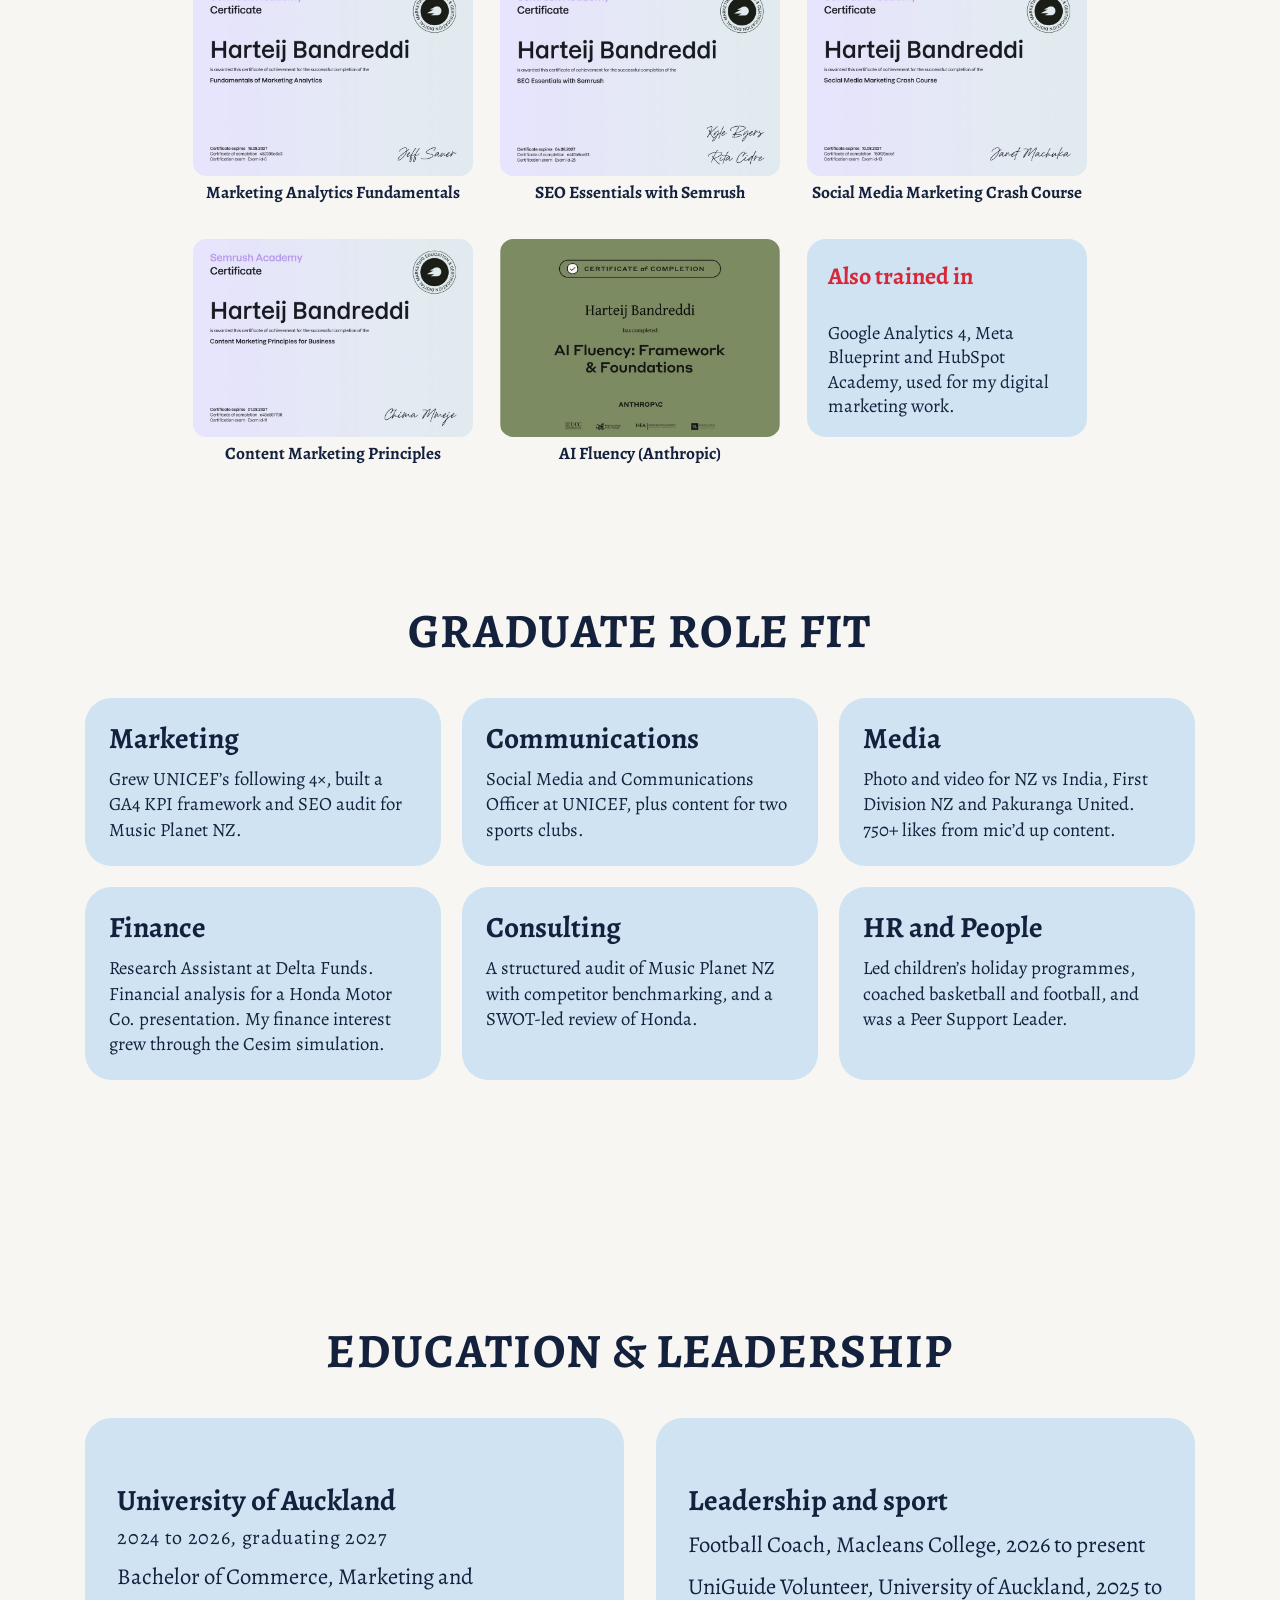
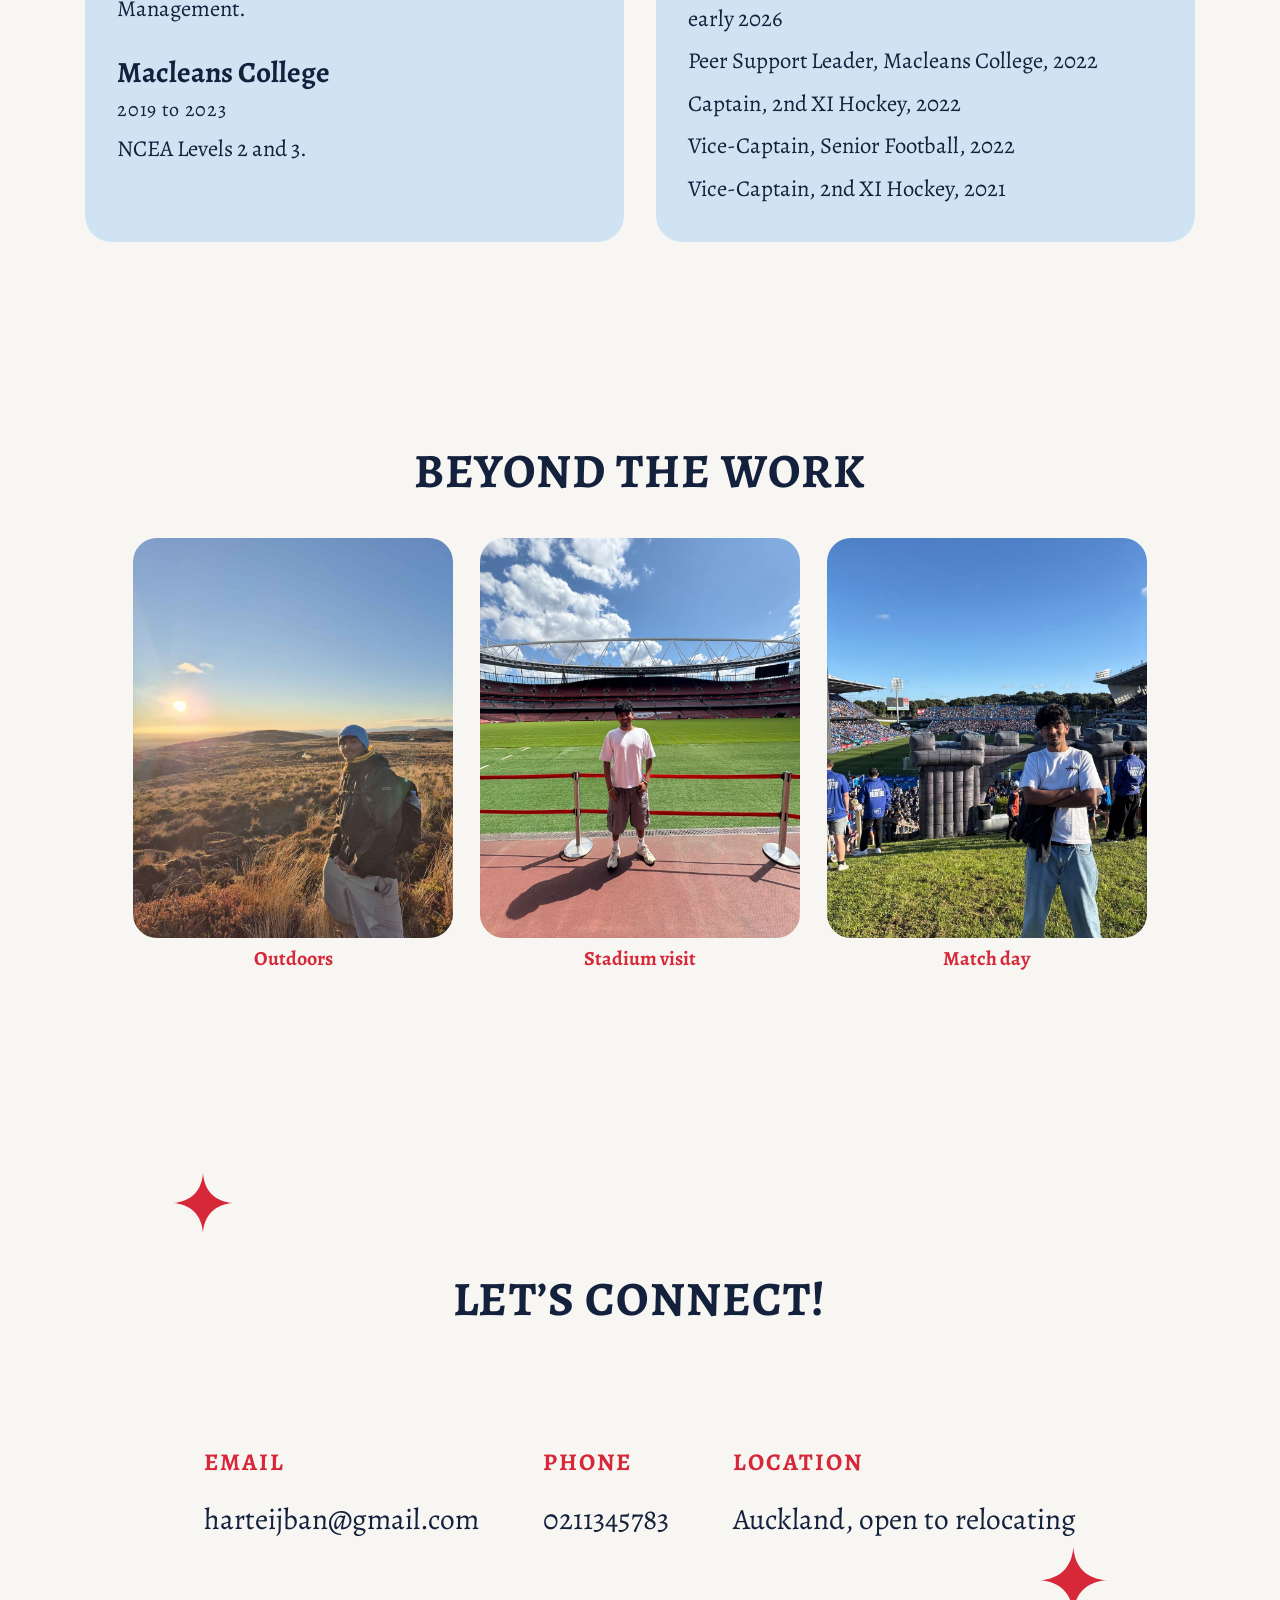
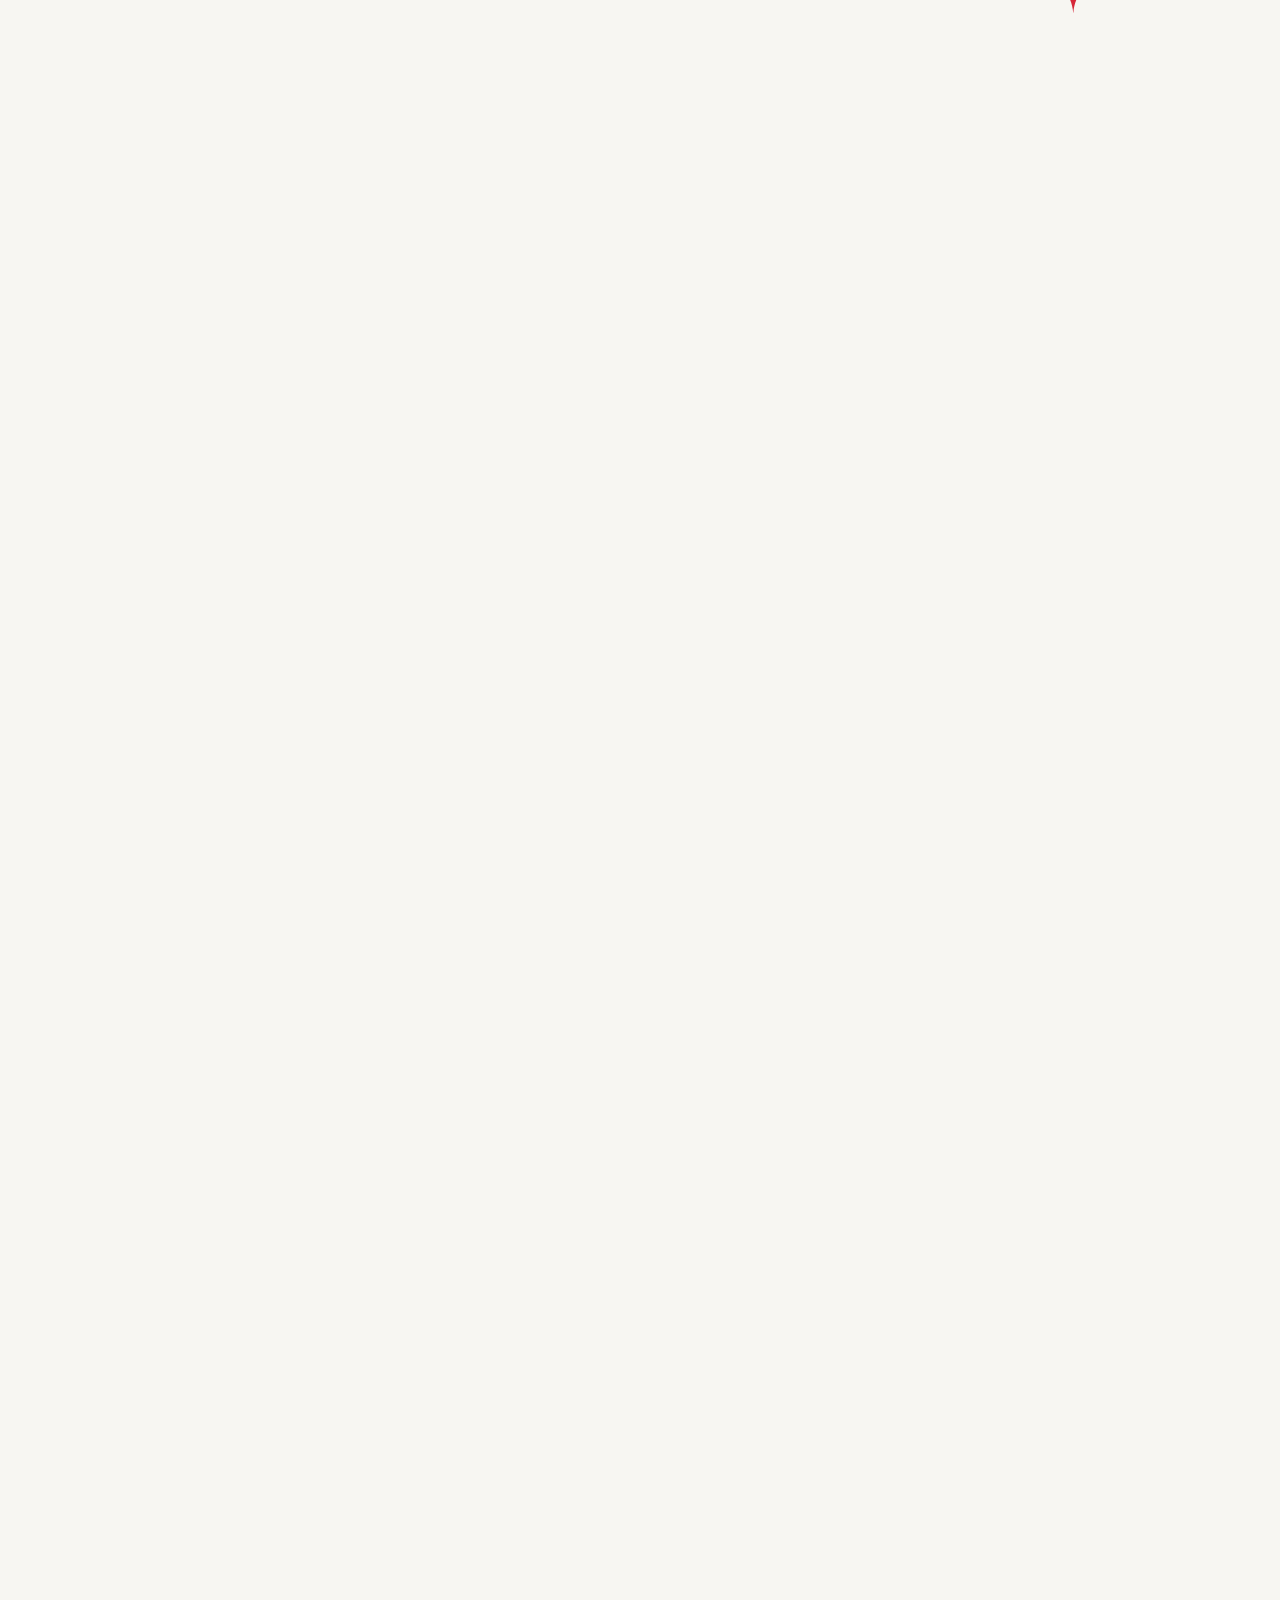
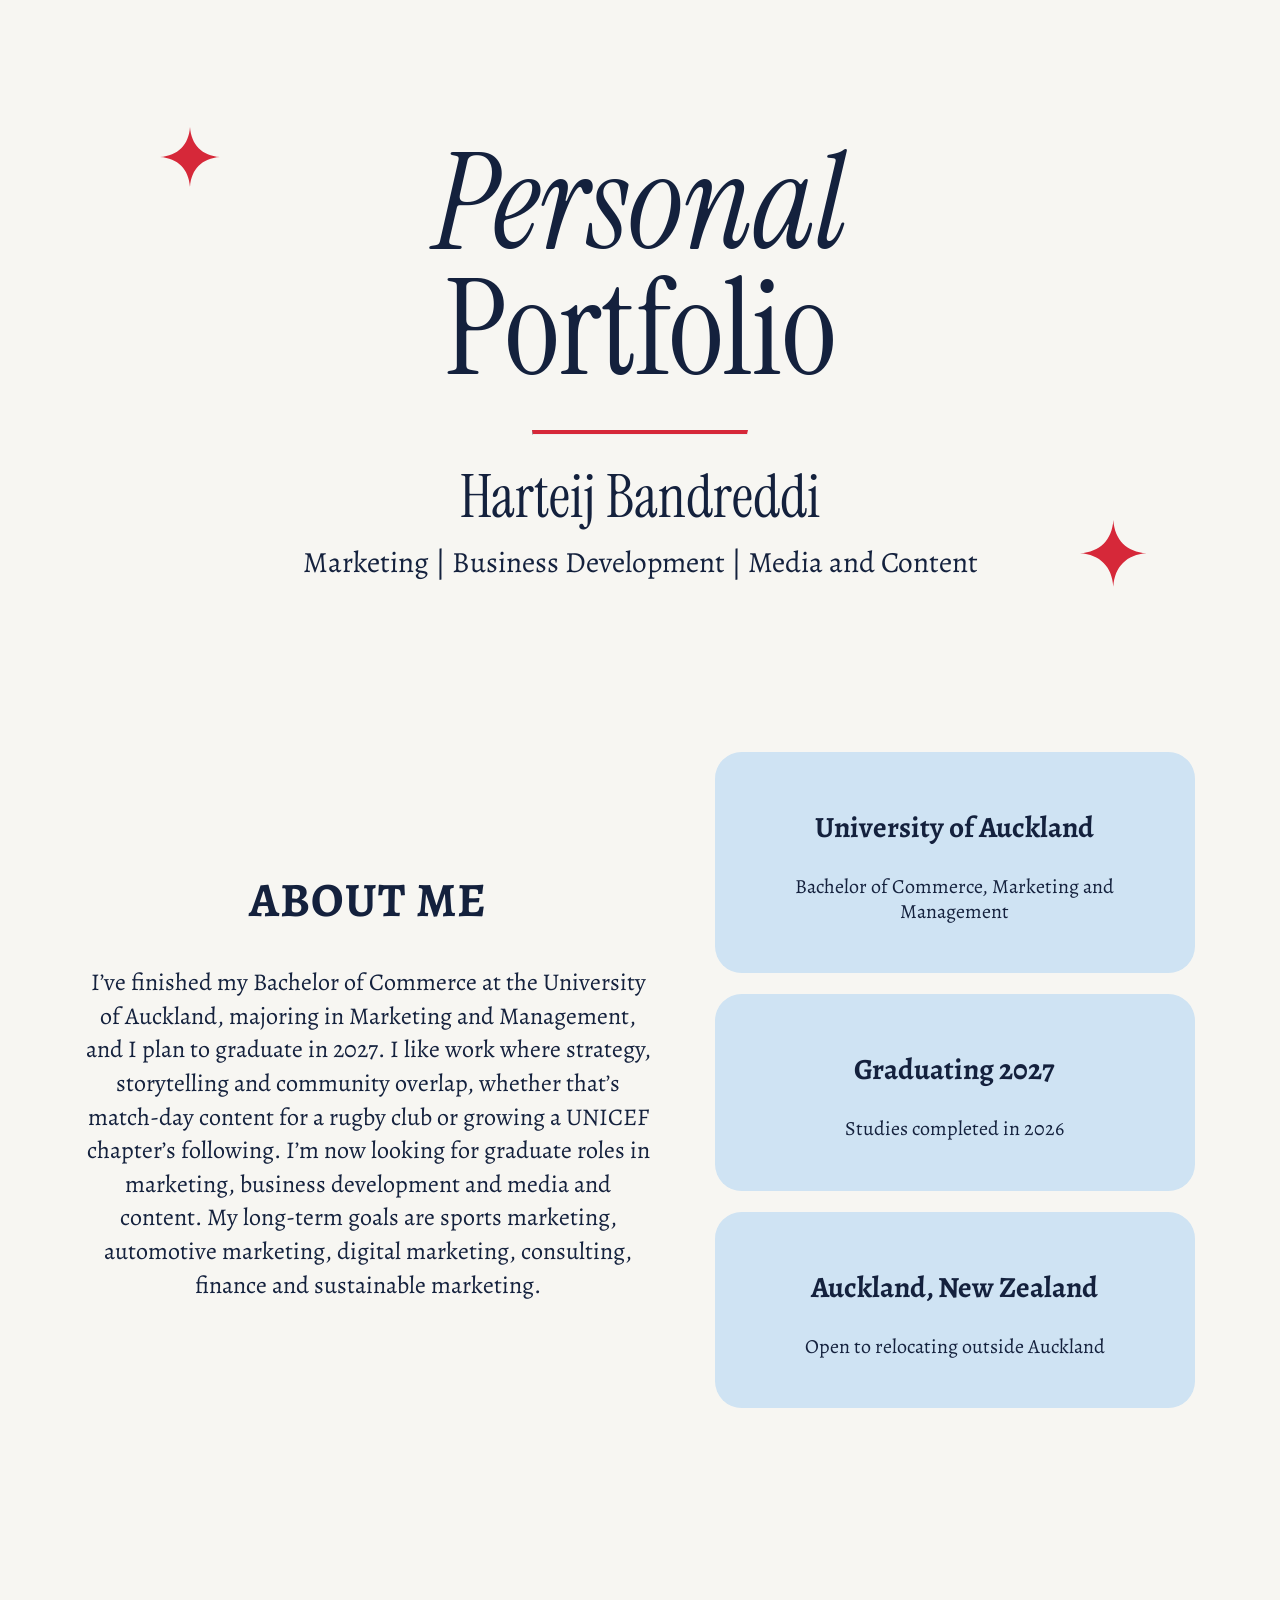
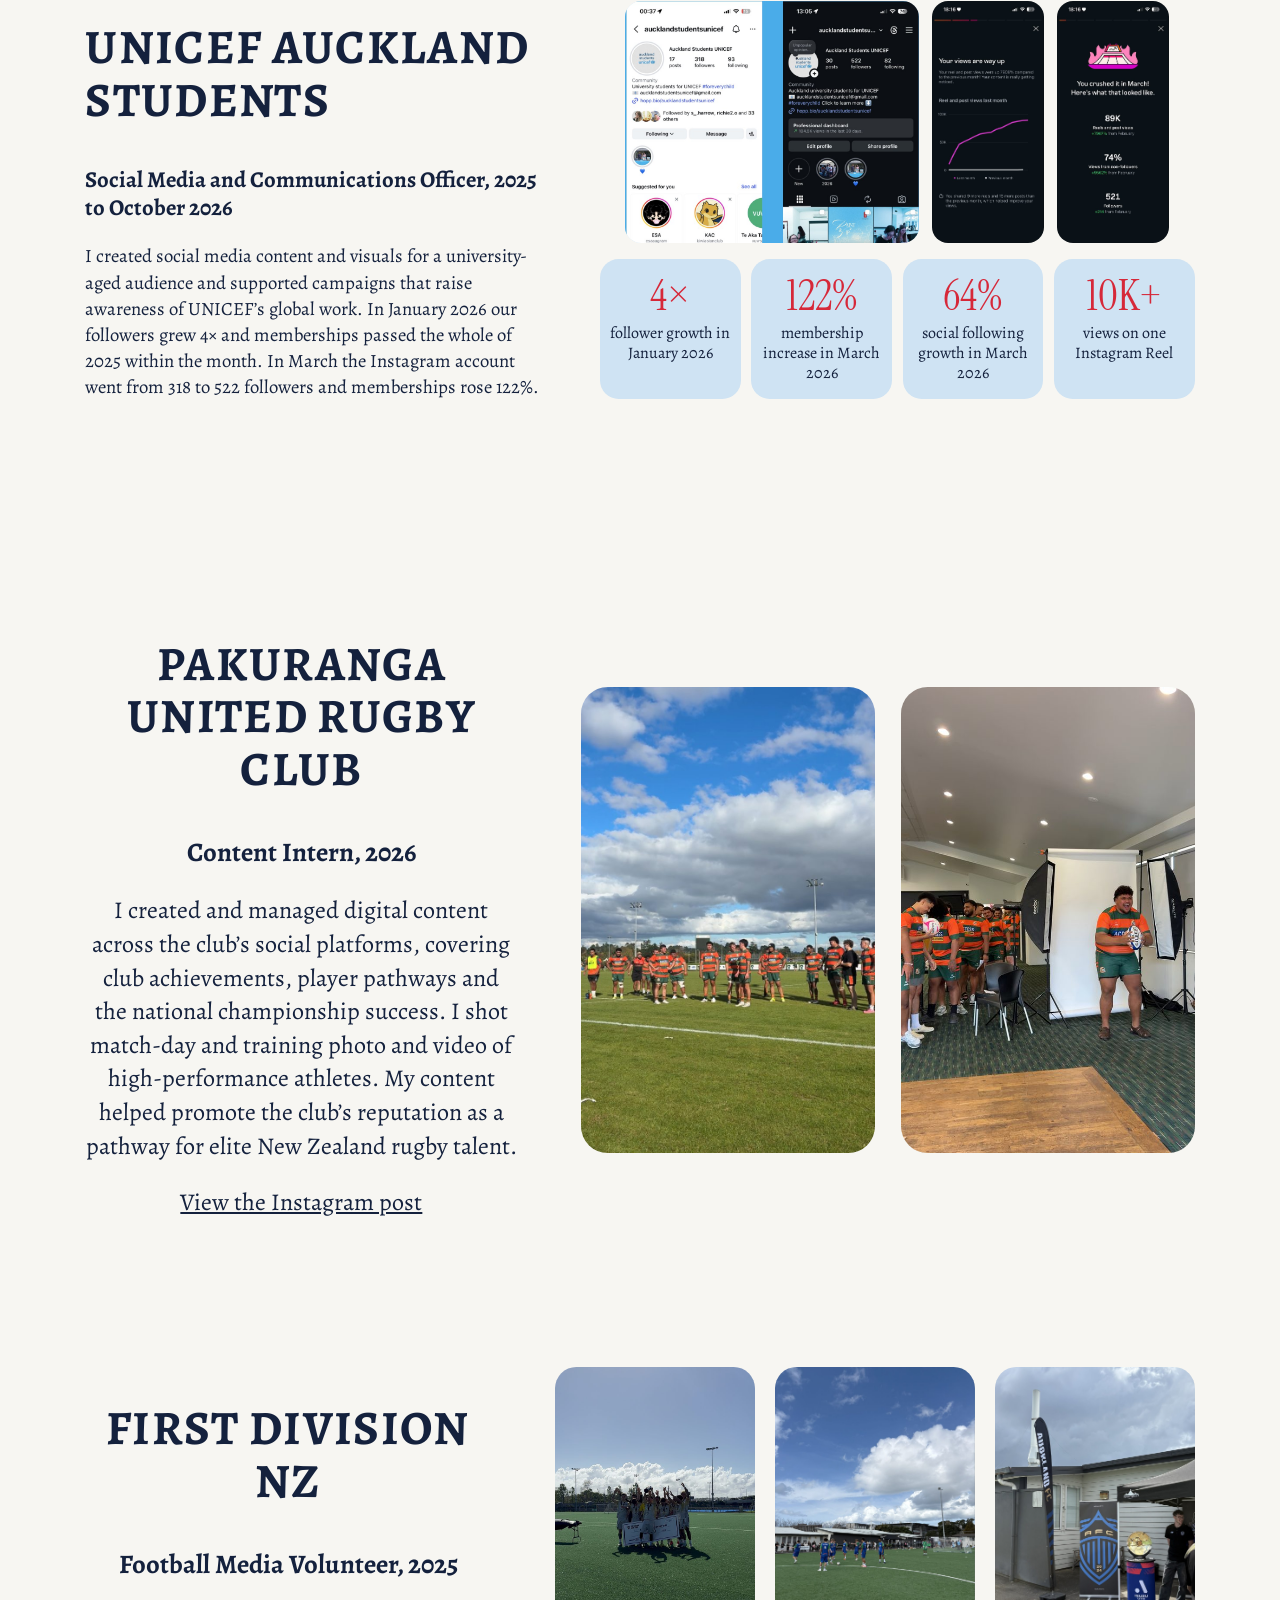
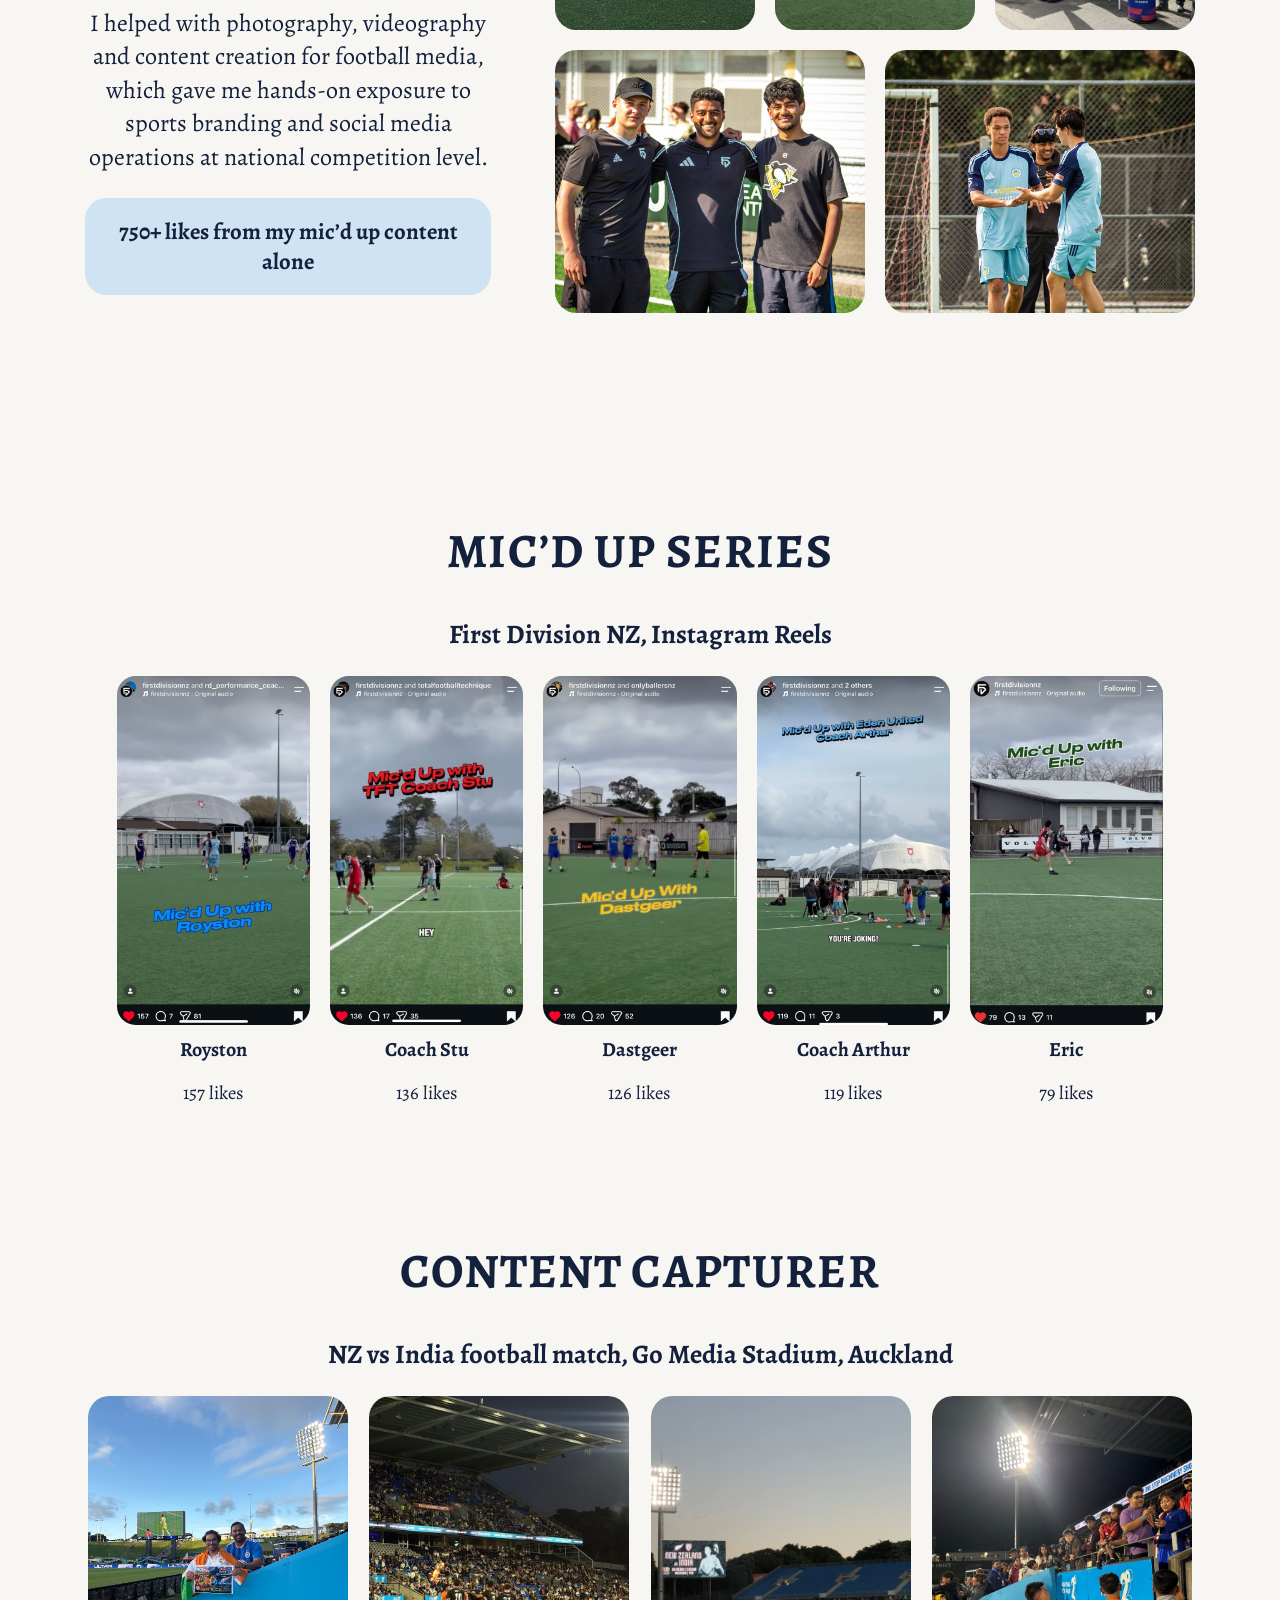
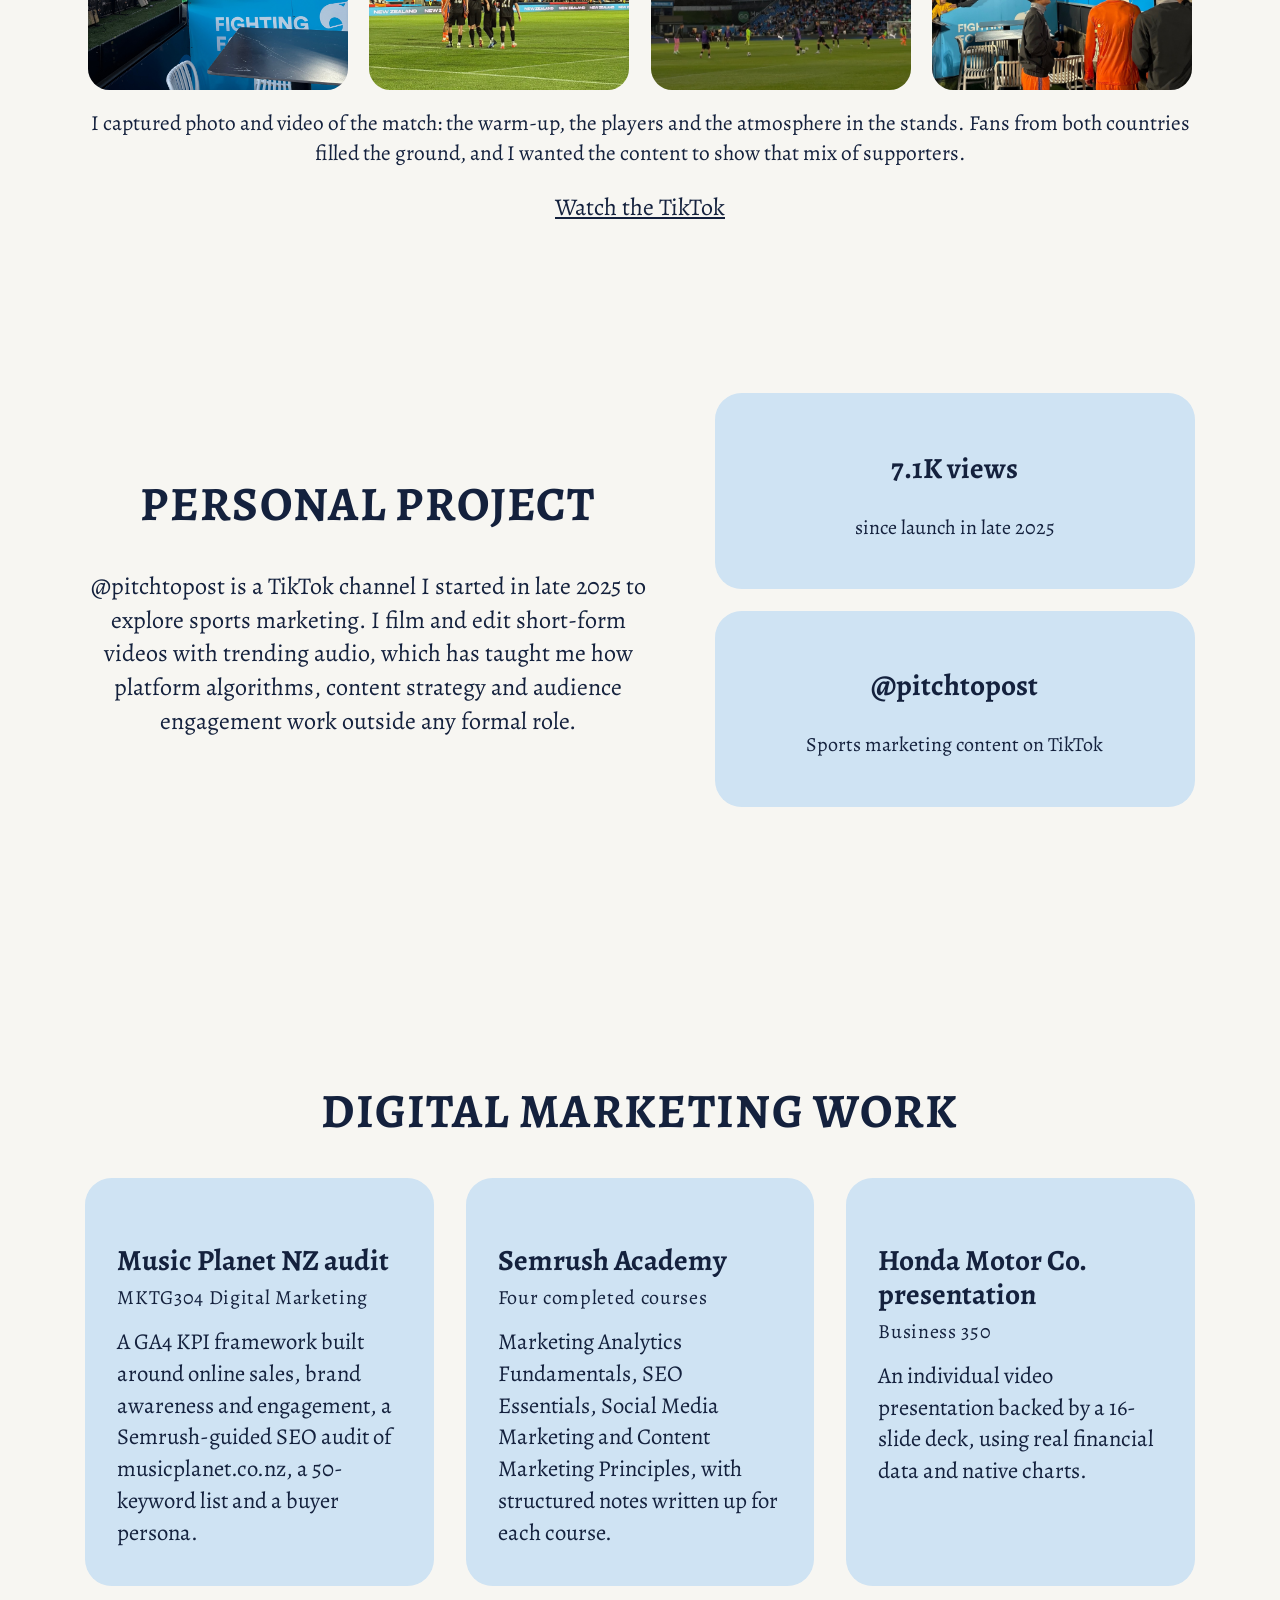
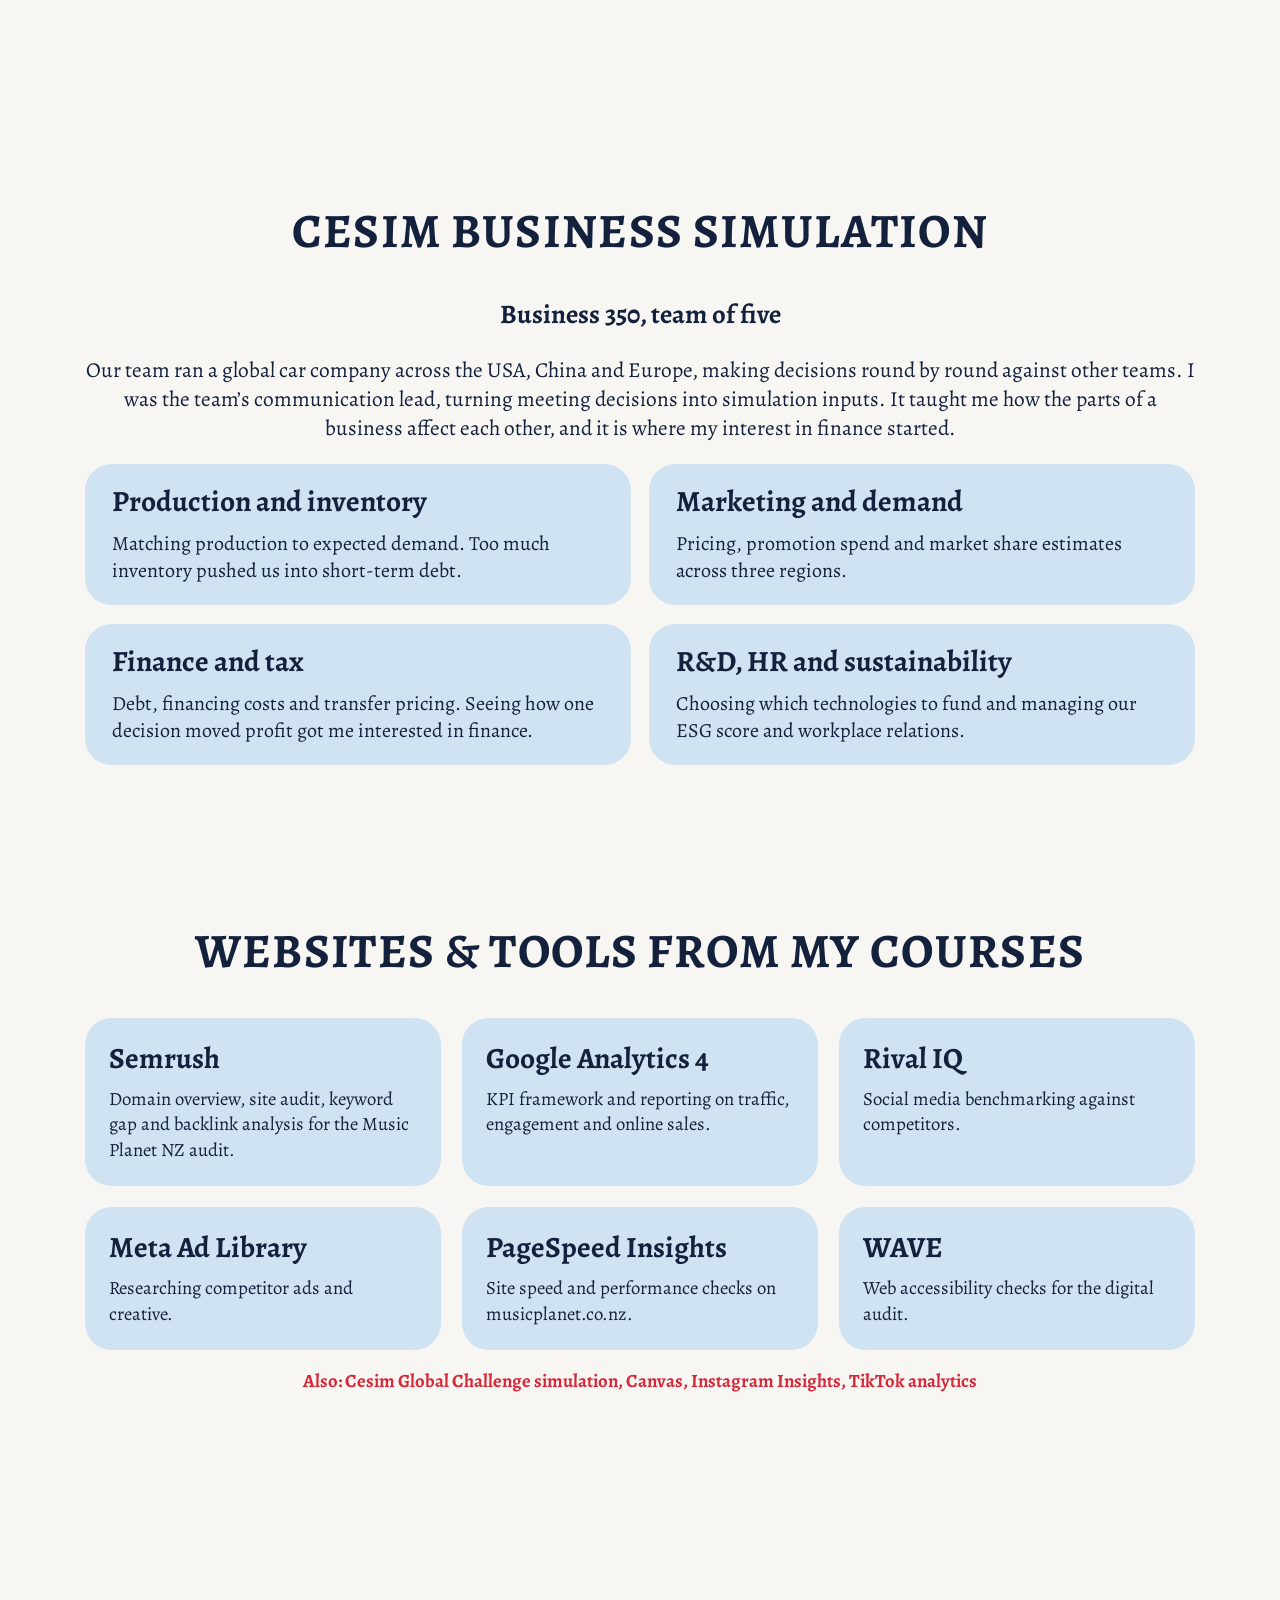
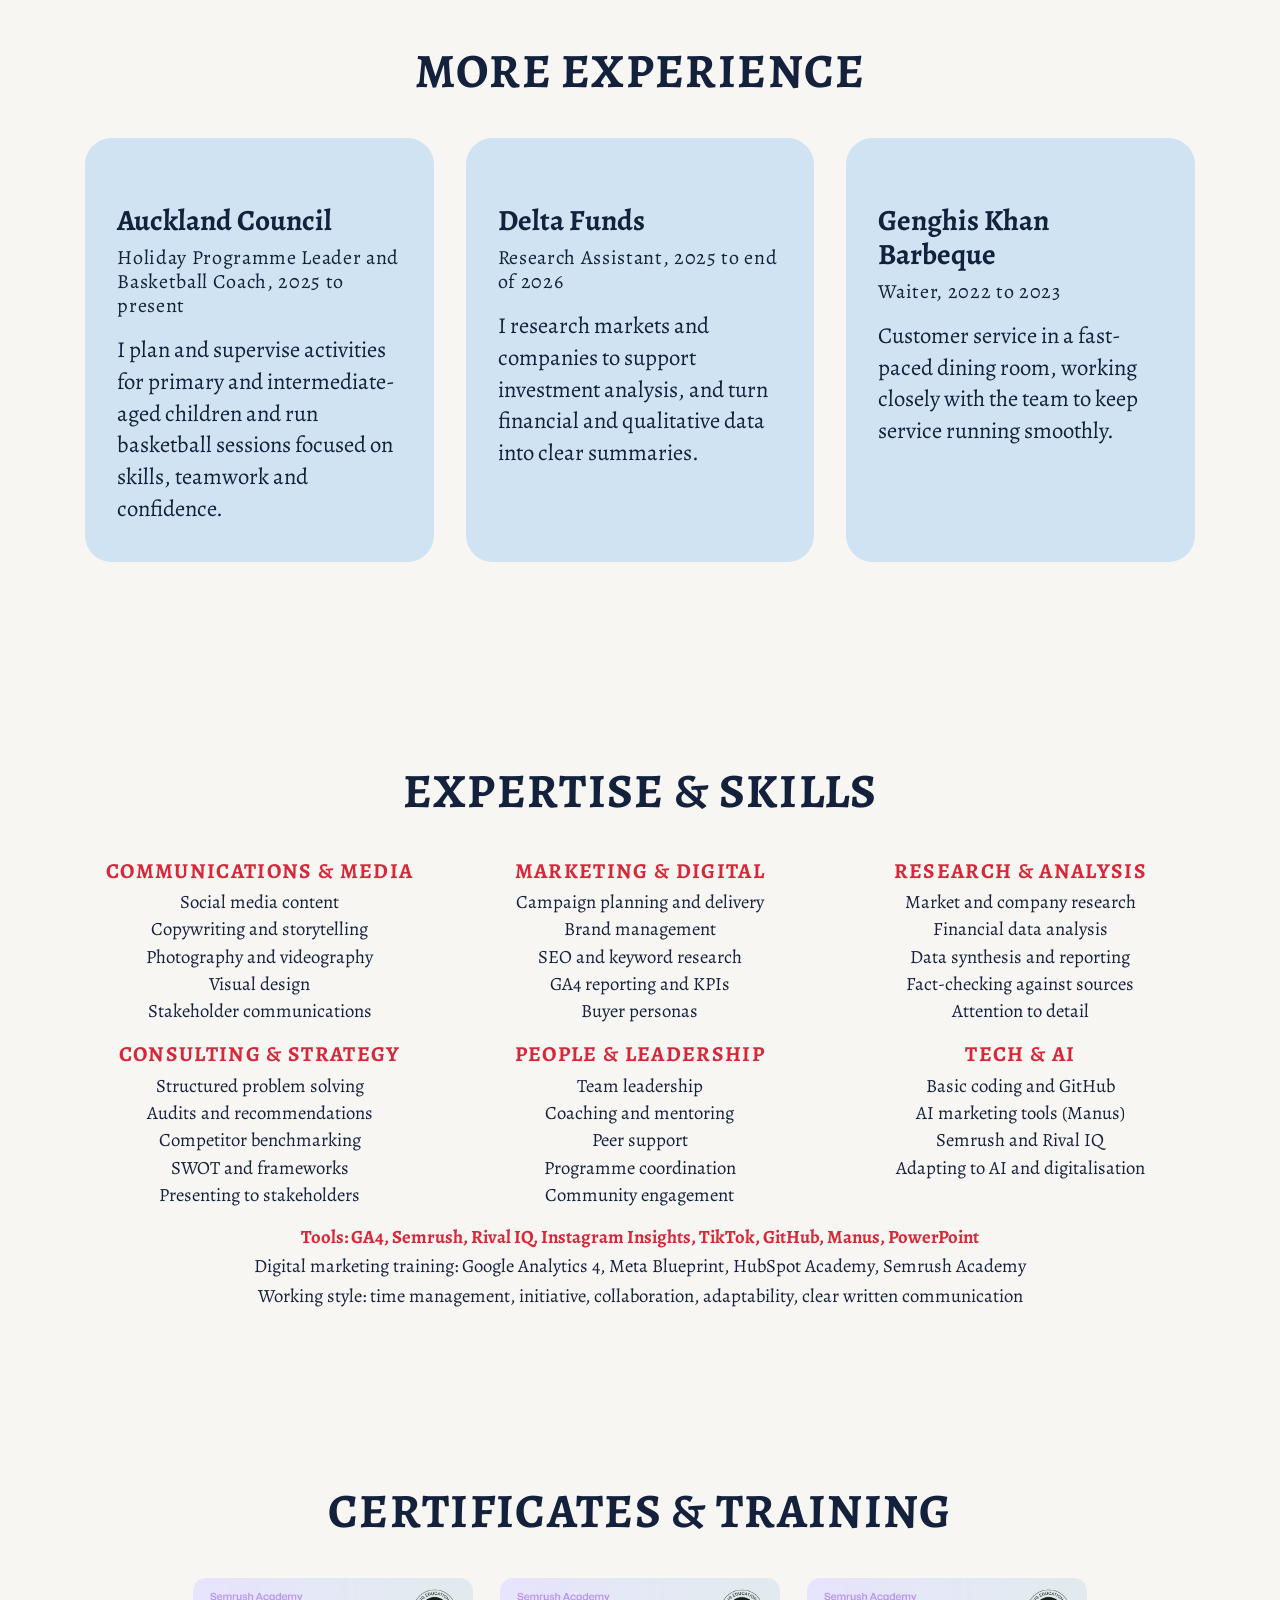
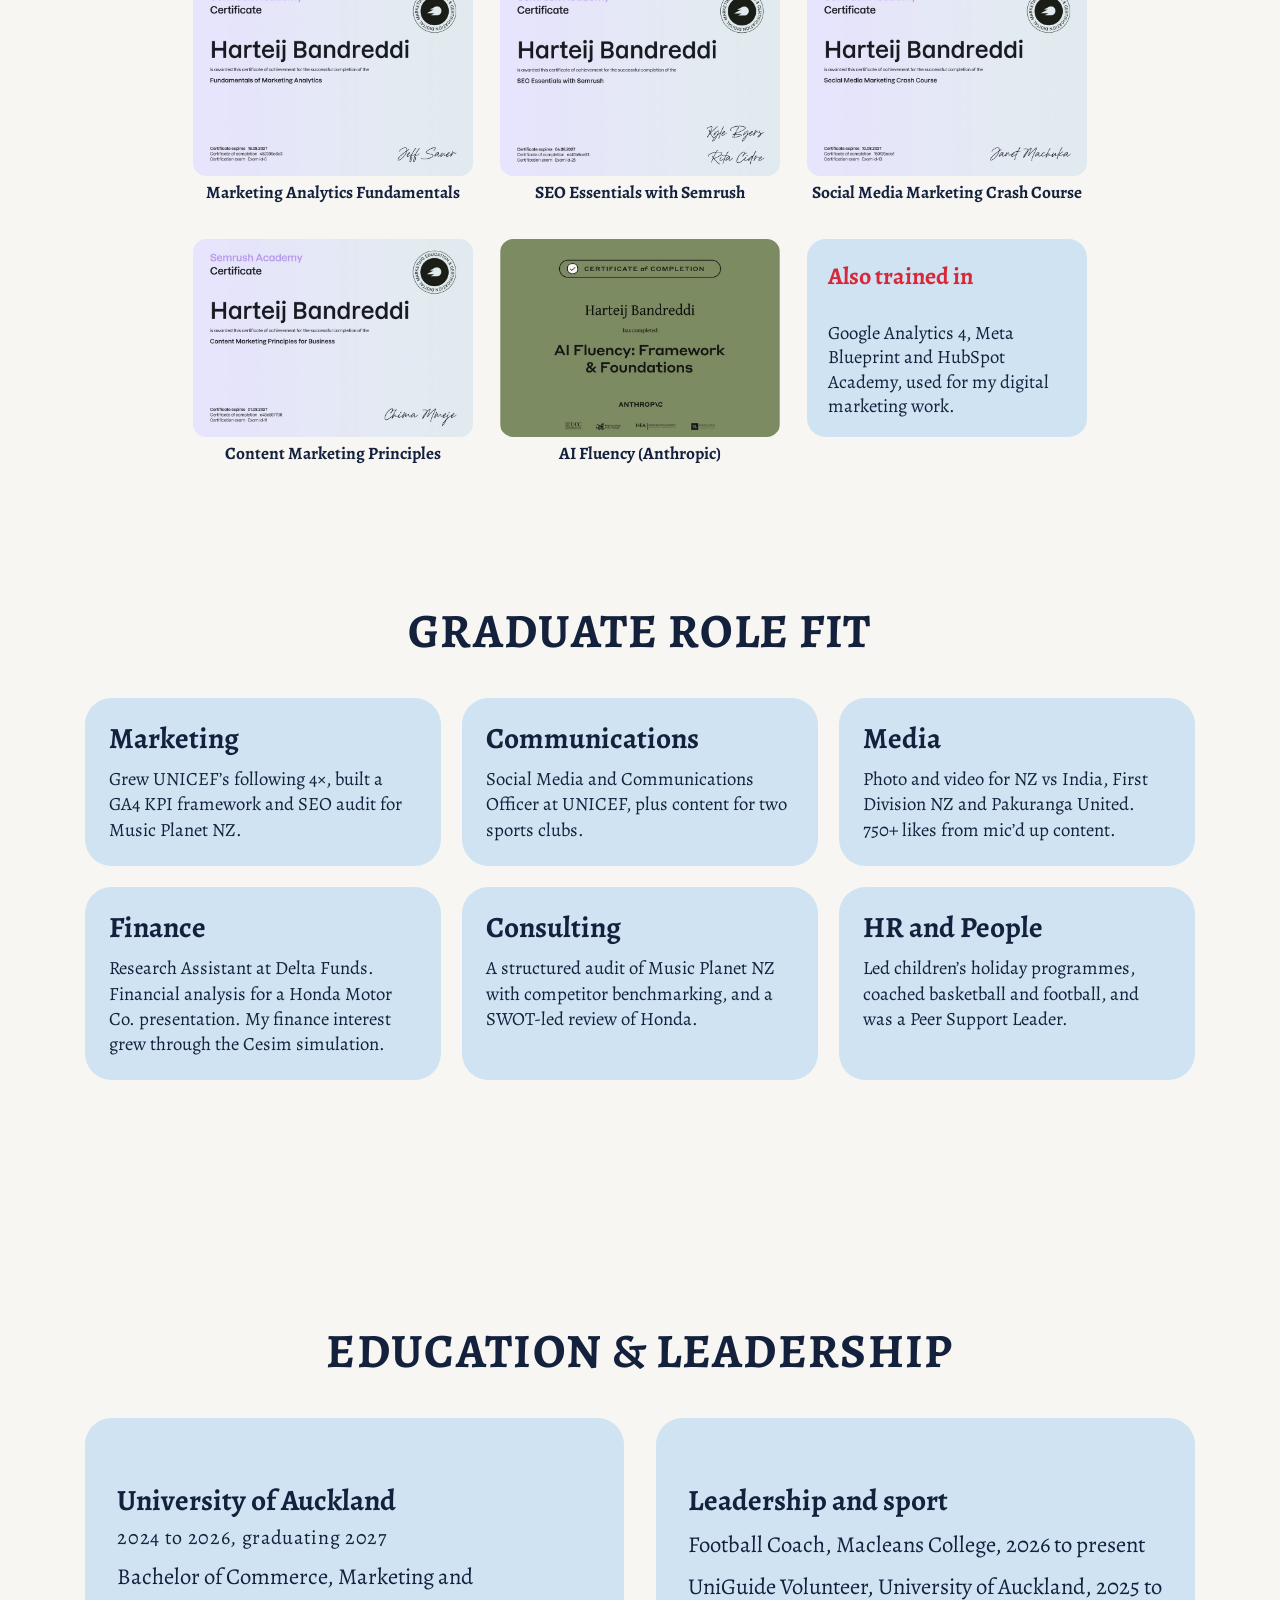
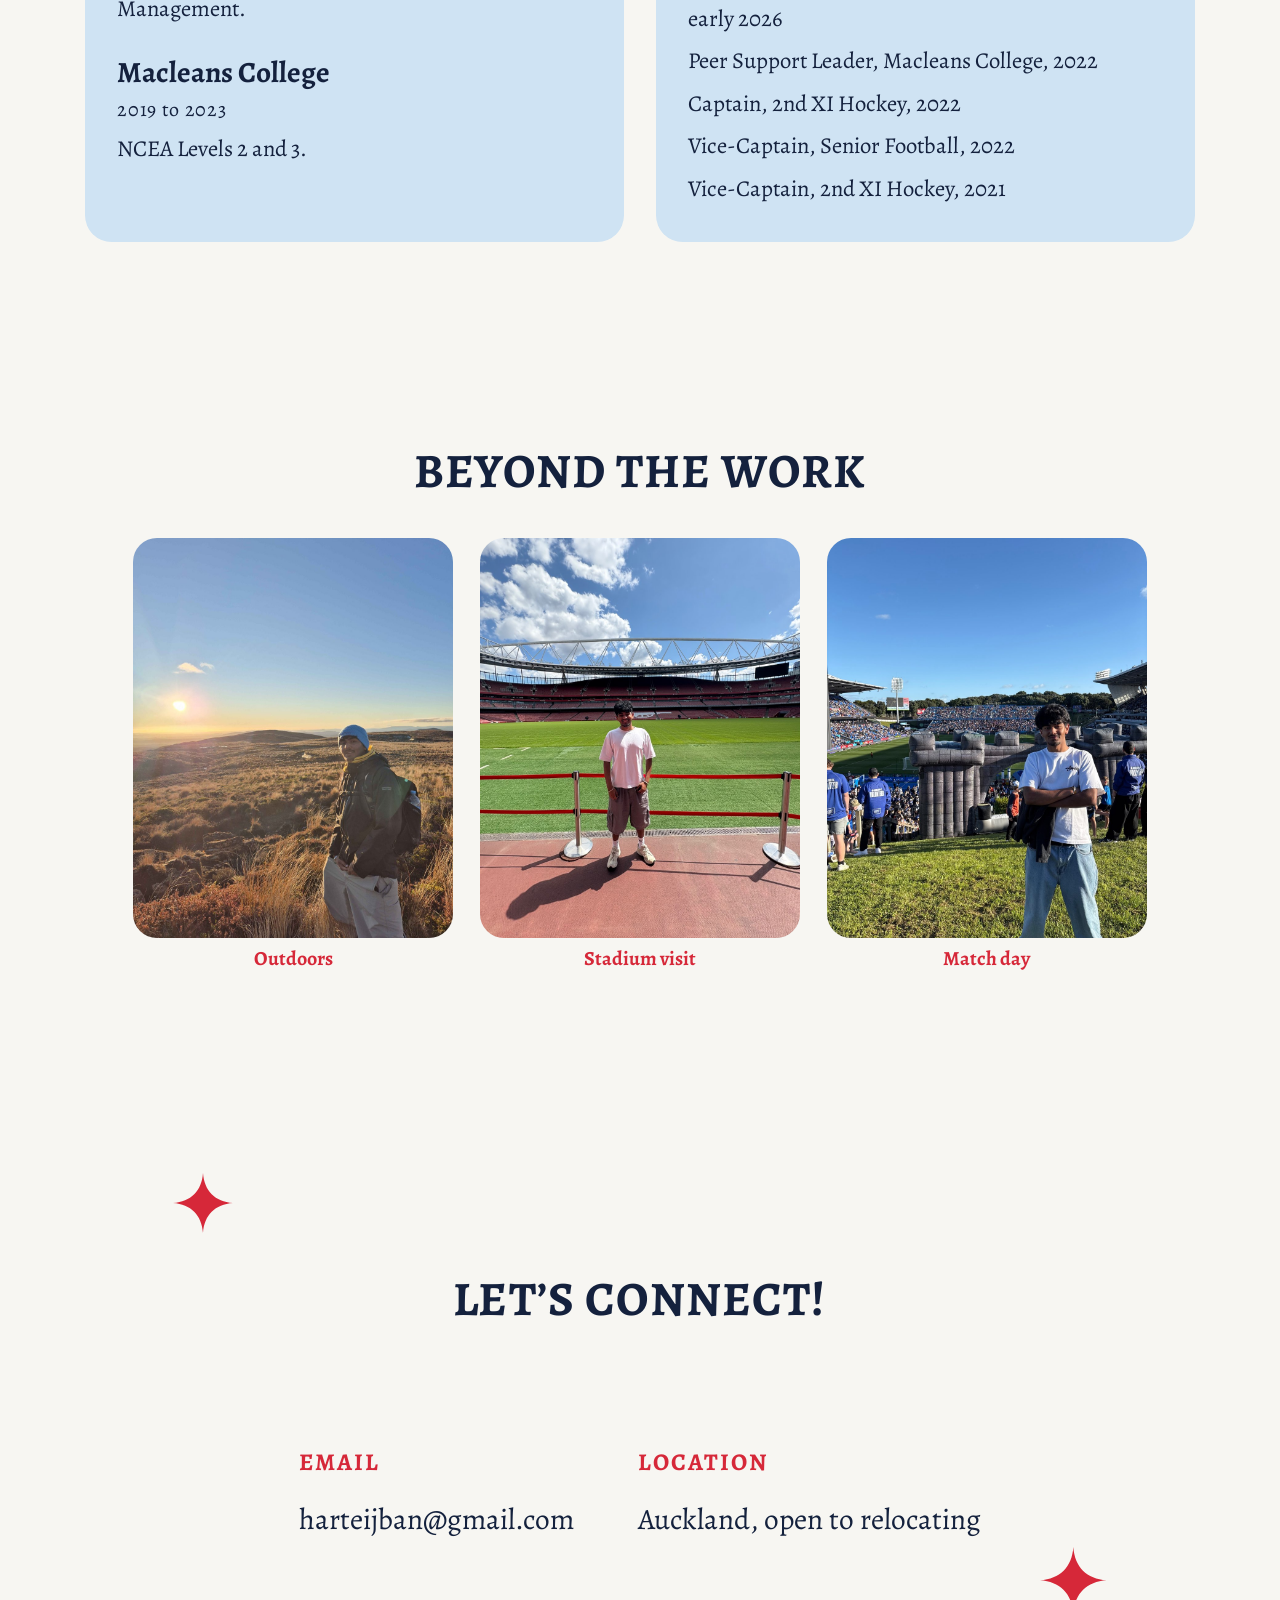
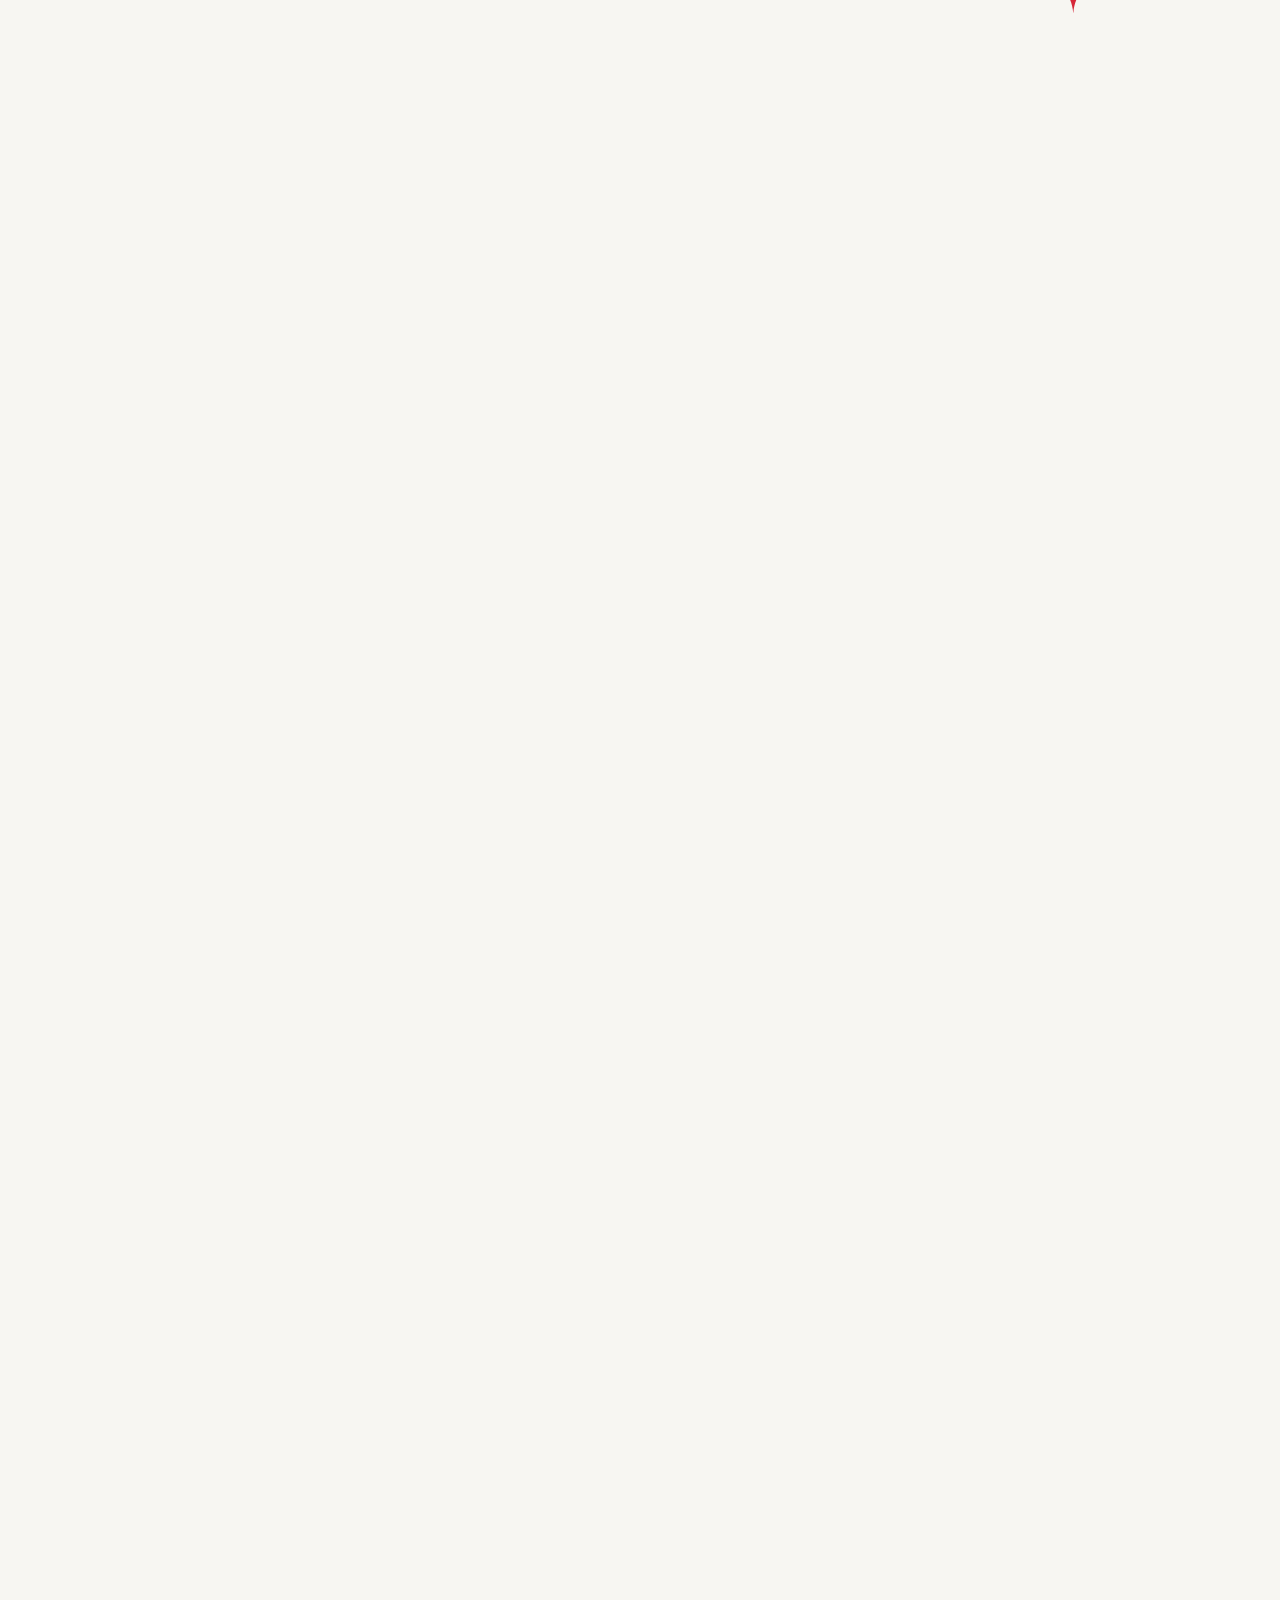
